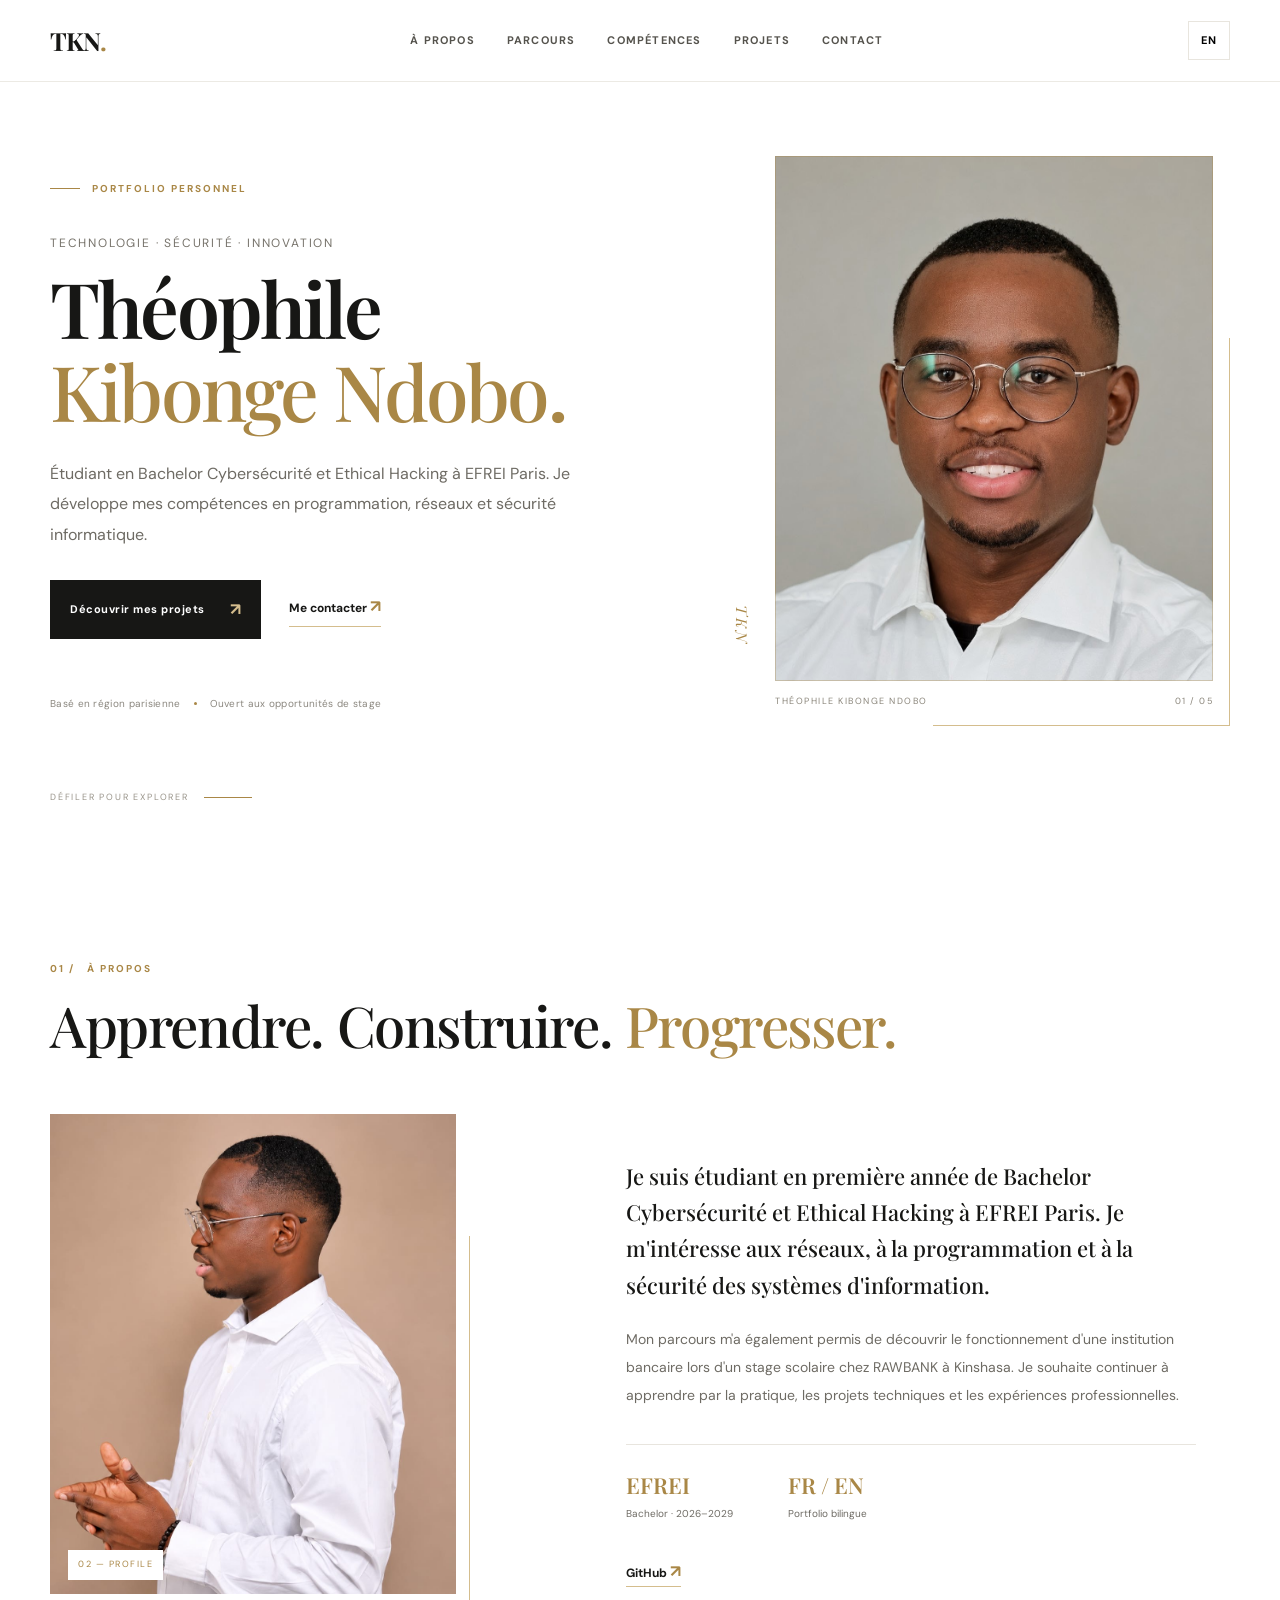
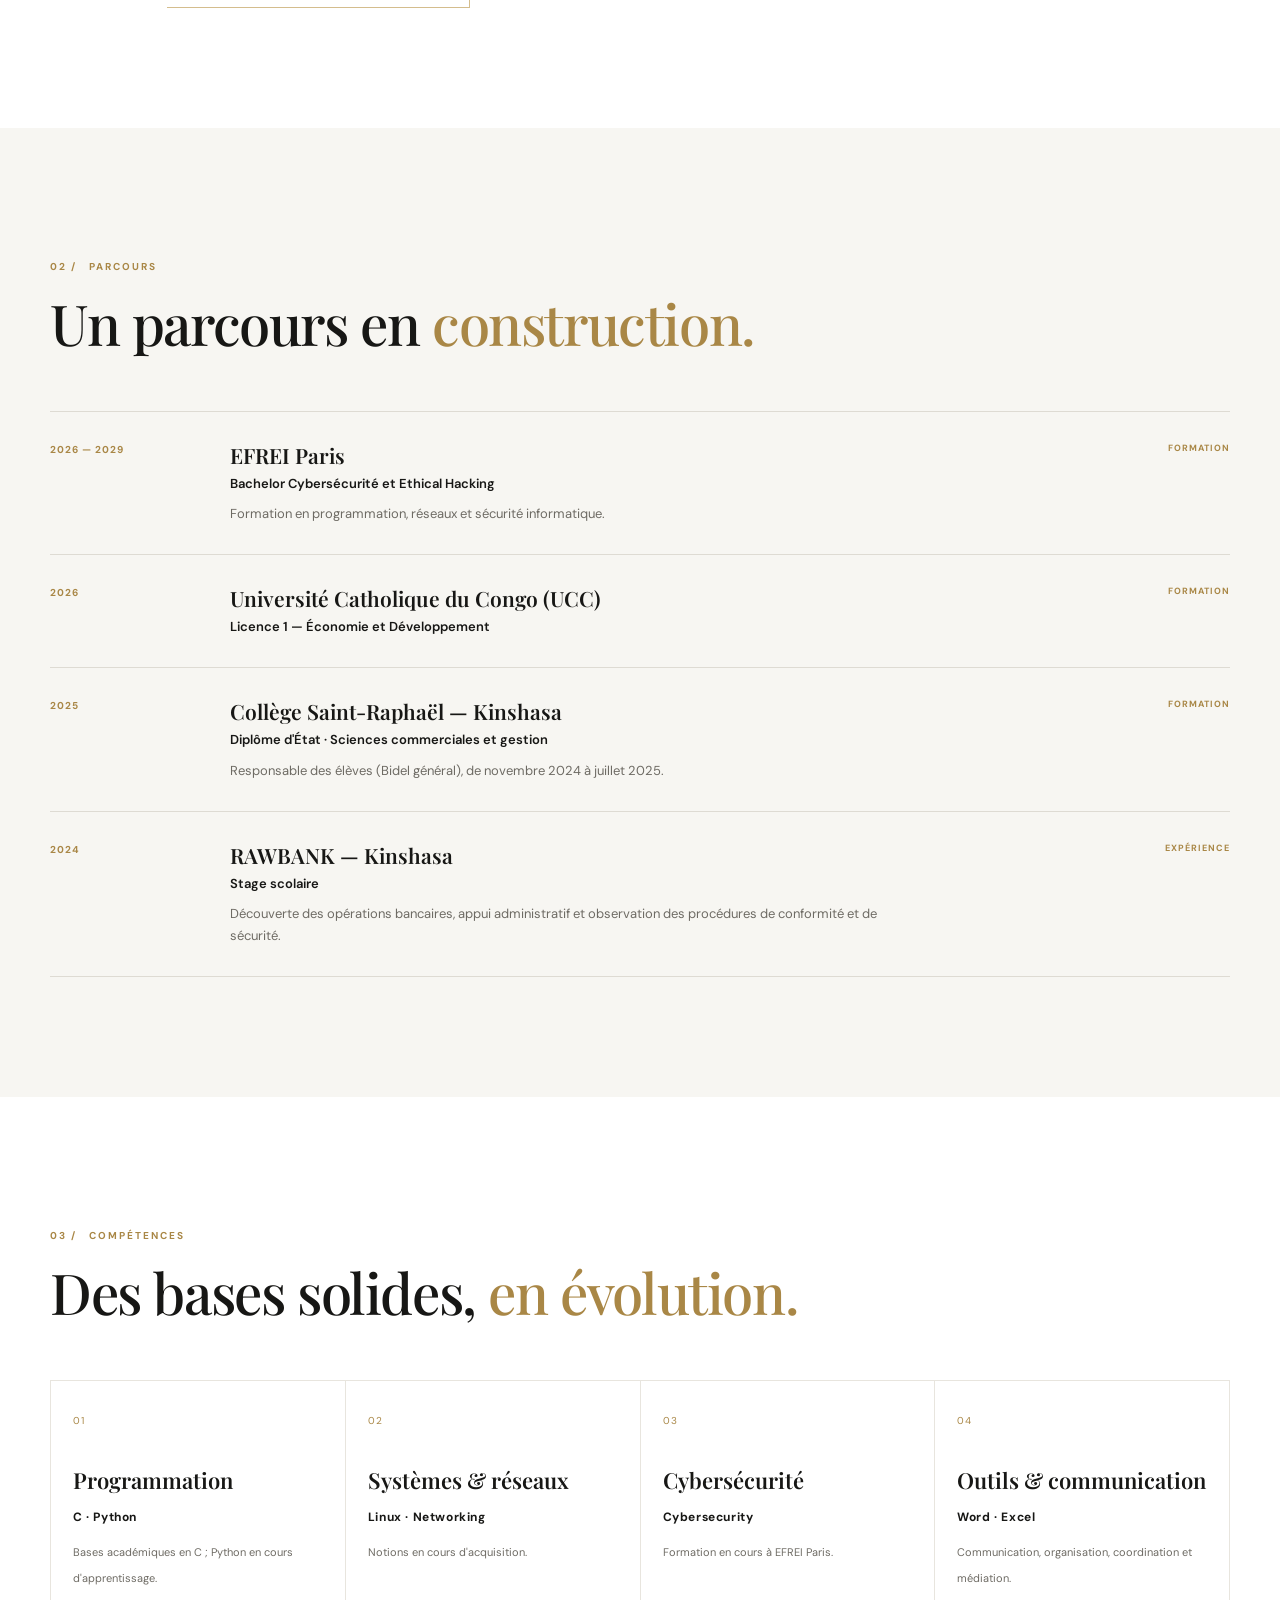
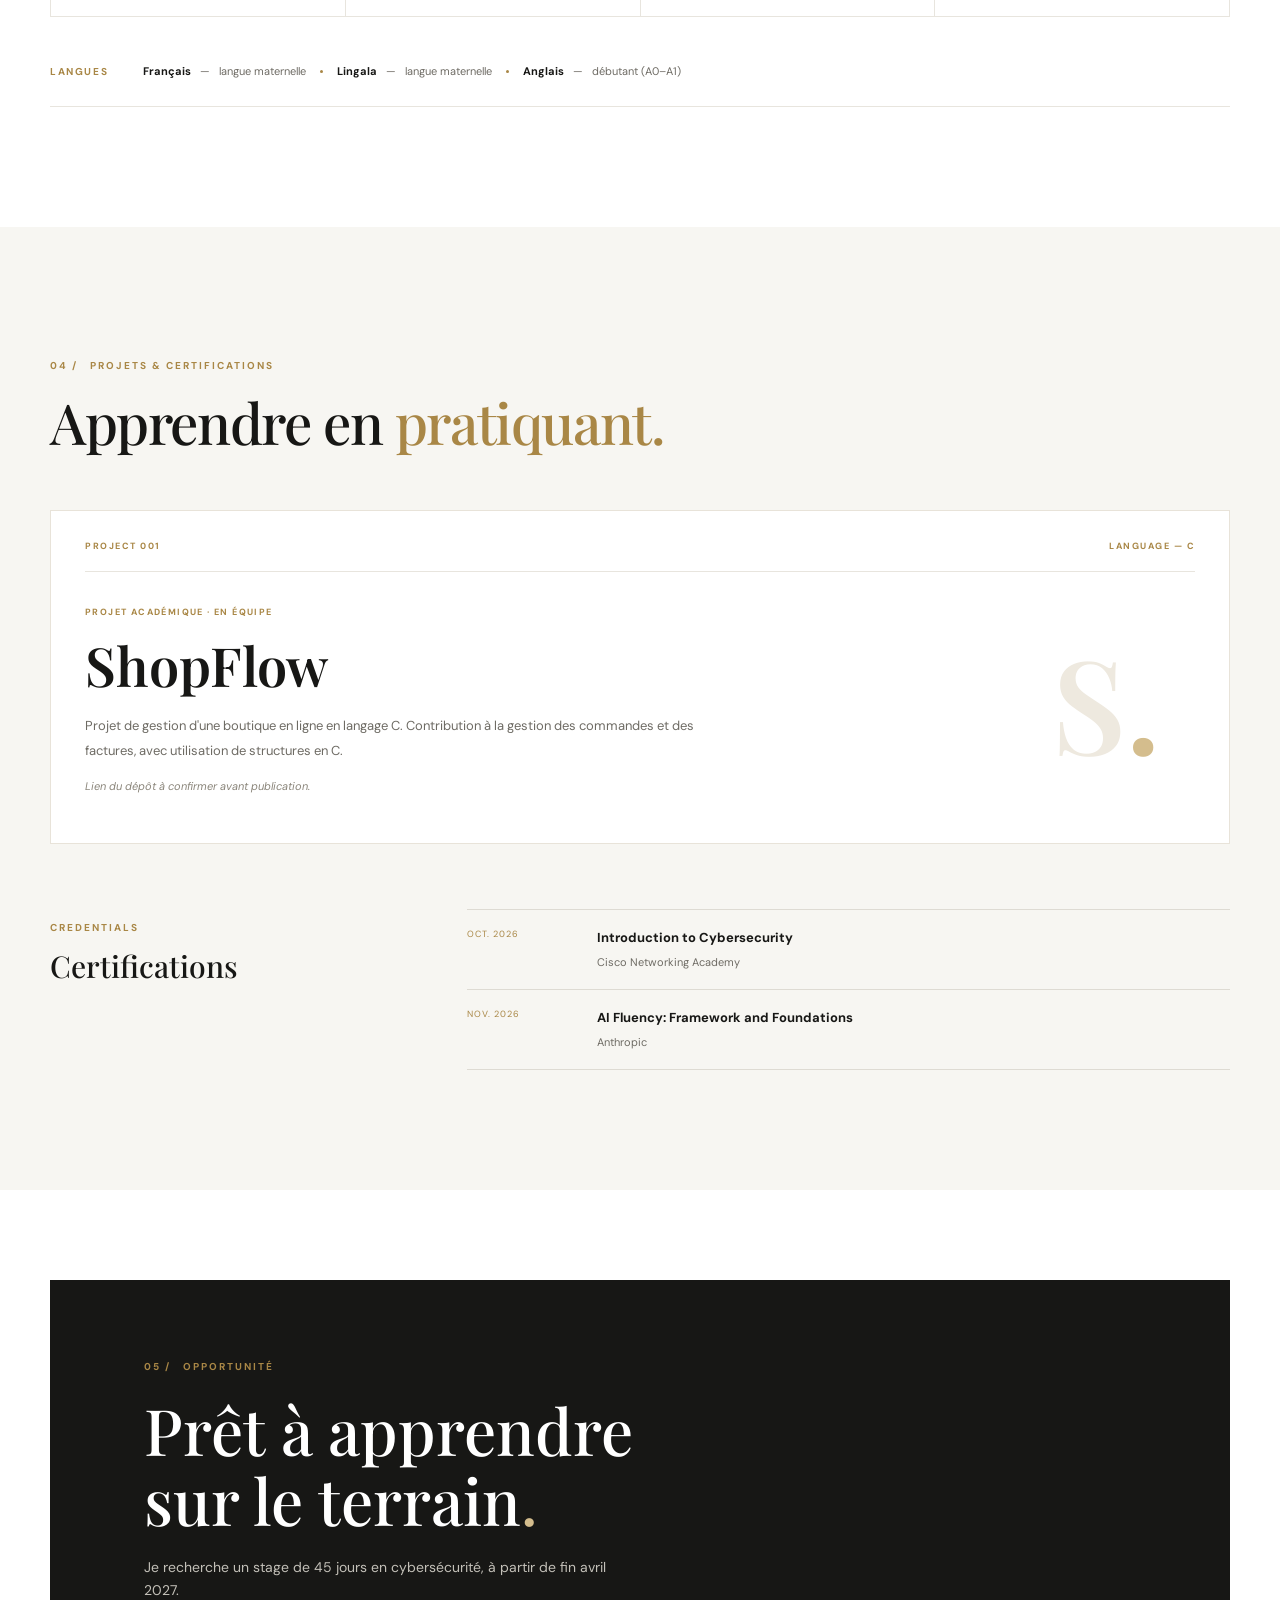
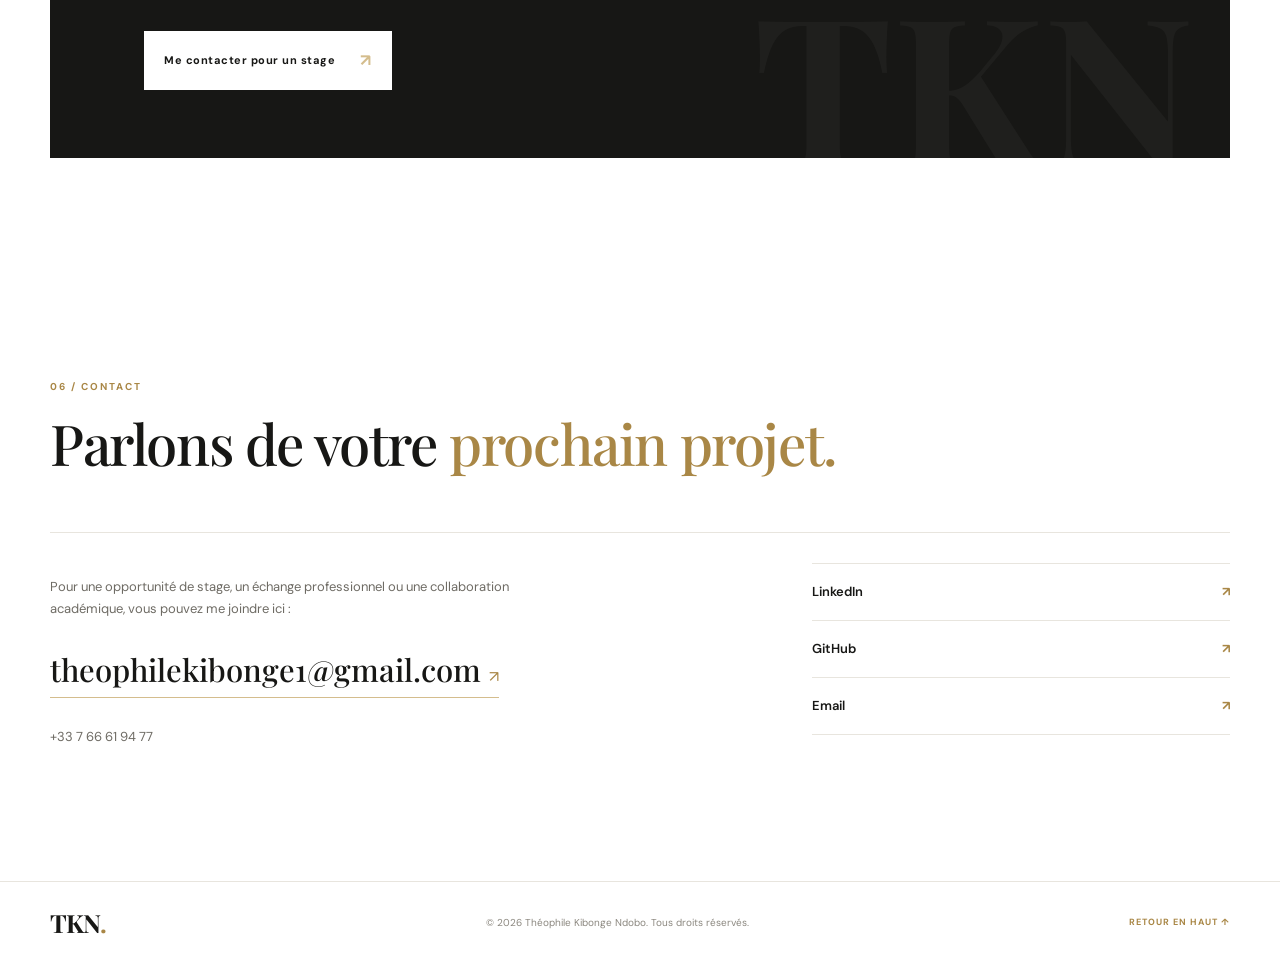
==== index.html @ 5dcc9451 "Add Google site verification meta tag Added Google site verification meta tag for SEO." ====
<!doctype html>
<html lang="fr">
<head>
  <meta name="google-site-verification" content="fEmEJ1mbo7SZuhwEZNy3M-g-mxd-N_pU3JhU821pmXU" />
  <meta charset="utf-8">
  <meta name="viewport" content="width=device-width, initial-scale=1">
  <meta name="theme-color" content="#ffffff">
  <meta name="description" content="Portfolio officiel de Théophile Kibonge Ndobo, étudiant en cybersécurité et ethical hacking à EFREI Paris. Formation, projets, compétences et contact professionnel.">
  <meta name="author" content="Théophile Kibonge Ndobo">
  <meta property="og:type" content="profile">
  <meta property="og:title" content="Théophile Kibonge Ndobo — Portfolio">
  <meta property="og:description" content="Étudiant en cybersécurité et ethical hacking. Découvrez mon parcours, mes projets et mes compétences.">
  <meta property="og:image" content="assets/theophile-hero.jpg">
  <meta name="twitter:card" content="summary_large_image">
  <title>Théophile Kibonge Ndobo — Portfolio</title>
  <link rel="icon" href="assets/favicon.svg" type="image/svg+xml">
  <link rel="preconnect" href="https://fonts.googleapis.com">
  <link rel="preconnect" href="https://fonts.gstatic.com" crossorigin>
  <link href="https://fonts.googleapis.com/css2?family=DM+Sans:wght@400;500;600;700&family=Playfair+Display:wght@500;600;700&display=swap" rel="stylesheet">
  <link rel="stylesheet" href="styles.css">
  <script type="application/ld+json">
  {
    "@context":"https://schema.org",
    "@type":"ProfilePage",
    "name":"Portfolio de Théophile Kibonge Ndobo",
    "mainEntity":{
      "@type":"Person",
      "name":"Théophile Kibonge Ndobo",
      "image":"assets/theophile-hero.jpg",
      "email":"mailto:theophilekibonge1@gmail.com",
      "url":"",
      "sameAs":[
        "https://github.com/REASPER-243",
        "https://www.linkedin.com/in/th%C3%A9ophile-kibonge-ndobo/"
      ],
      "jobTitle":"Étudiant en cybersécurité et ethical hacking",
      "alumniOf":{"@type":"CollegeOrUniversity","name":"EFREI Paris"}
    }
  }
  </script>
</head>
<body>
  <a class="skip-link" href="#main" data-fr="Aller au contenu" data-en="Skip to content">Aller au contenu</a>
  <header class="site-header">
    <a class="brand" href="#home" aria-label="TKN — accueil">TKN<span>.</span></a>
    <button class="menu-toggle" aria-label="Ouvrir le menu" aria-expanded="false"><span></span><span></span></button>
    <nav class="nav" aria-label="Navigation principale">
      <a href="#about" data-fr="À propos" data-en="About">À propos</a>
      <a href="#journey" data-fr="Parcours" data-en="Journey">Parcours</a>
      <a href="#skills" data-fr="Compétences" data-en="Skills">Compétences</a>
      <a href="#projects" data-fr="Projets" data-en="Projects">Projets</a>
      <a href="#contact" data-fr="Contact" data-en="Contact">Contact</a>
    </nav>
    <button class="lang-toggle" type="button" aria-label="Switch language">EN</button>
  </header>

  <main id="main">
    <section class="hero section-wrap" id="home">
      <div class="hero-copy reveal">
        <p class="eyebrow"><span class="eyebrow-line"></span><span data-fr="PORTFOLIO PERSONNEL" data-en="PERSONAL PORTFOLIO">PORTFOLIO PERSONNEL</span></p>
        <p class="hero-kicker" data-fr="Technologie · Sécurité · Innovation" data-en="Technology · Security · Innovation">Technologie · Sécurité · Innovation</p>
        <h1>Théophile<br><em>Kibonge Ndobo</em><span class="gold-dot">.</span></h1>
        <p class="hero-description" data-fr="Étudiant en Bachelor Cybersécurité et Ethical Hacking à EFREI Paris. Je développe mes compétences en programmation, réseaux et sécurité informatique." data-en="Bachelor's student in Cybersecurity and Ethical Hacking at EFREI Paris, developing skills in programming, networks and information security.">Étudiant en Bachelor Cybersécurité et Ethical Hacking à EFREI Paris. Je développe mes compétences en programmation, réseaux et sécurité informatique.</p>
        <div class="hero-actions">
          <a class="button button-dark" href="#projects" data-fr="Découvrir mes projets" data-en="Explore my projects">Découvrir mes projets <span>↗</span></a>
          <a class="text-link" href="#contact" data-fr="Me contacter" data-en="Get in touch">Me contacter <span>↗</span></a>
        </div>
        <div class="hero-meta"><span data-fr="Basé en région parisienne" data-en="Based in the Paris region">Basé en région parisienne</span><span class="meta-separator"></span><span data-fr="Ouvert aux opportunités de stage" data-en="Open to internship opportunities">Ouvert aux opportunités de stage</span></div>
      </div>
      <div class="hero-visual reveal">
        <div class="portrait-frame"><img src="assets/theophile-hero.jpg" alt="Portrait professionnel de Théophile Kibonge Ndobo" fetchpriority="high"></div>
        <div class="portrait-caption"><span>THÉOPHILE KIBONGE NDOBO</span><span>01 / 05</span></div>
        <div class="portrait-mark" aria-hidden="true">TKN</div>
      </div>
      <a class="scroll-cue" href="#about"><span data-fr="DÉFILER POUR EXPLORER" data-en="SCROLL TO EXPLORE">DÉFILER POUR EXPLORER</span><i></i></a>
    </section>

    <section class="about section-wrap section-pad" id="about">
      <div class="section-heading reveal"><p class="eyebrow">01 / <span data-fr="À PROPOS" data-en="ABOUT">À PROPOS</span></p><h2 data-fr="Apprendre. Construire. <em>Progresser.</em>" data-en="Learn. Build. <em>Improve.</em>">Apprendre. Construire. <em>Progresser.</em></h2></div>
      <div class="about-grid">
        <div class="about-photo reveal"><img src="assets/theophile-about.jpg" alt="Théophile Kibonge Ndobo, portrait de profil" loading="lazy"><span class="photo-index">02 — PROFILE</span></div>
        <div class="about-copy reveal">
          <p class="lead" data-fr="Je suis étudiant en première année de Bachelor Cybersécurité et Ethical Hacking à EFREI Paris. Je m'intéresse aux réseaux, à la programmation et à la sécurité des systèmes d'information." data-en="I am a first-year Bachelor's student in Cybersecurity and Ethical Hacking at EFREI Paris. My interests include networks, programming and information systems security.">Je suis étudiant en première année de Bachelor Cybersécurité et Ethical Hacking à EFREI Paris. Je m'intéresse aux réseaux, à la programmation et à la sécurité des systèmes d'information.</p>
          <p data-fr="Mon parcours m'a également permis de découvrir le fonctionnement d'une institution bancaire lors d'un stage scolaire chez RAWBANK à Kinshasa. Je souhaite continuer à apprendre par la pratique, les projets techniques et les expériences professionnelles." data-en="My background also includes an introductory school internship at RAWBANK in Kinshasa, where I discovered banking operations. I aim to keep learning through hands-on practice, technical projects and professional experience.">Mon parcours m'a également permis de découvrir le fonctionnement d'une institution bancaire lors d'un stage scolaire chez RAWBANK à Kinshasa. Je souhaite continuer à apprendre par la pratique, les projets techniques et les expériences professionnelles.</p>
          <div class="about-facts"><div><strong>EFREI</strong><span data-fr="Bachelor · 2026–2029" data-en="Bachelor's · 2026–2029">Bachelor · 2026–2029</span></div><div><strong>FR / EN</strong><span data-fr="Portfolio bilingue" data-en="Bilingual portfolio">Portfolio bilingue</span></div></div>
          <a class="underlined-link" href="https://github.com/REASPER-243" target="_blank" rel="noopener noreferrer">GitHub <span>↗</span></a>
        </div>
      </div>
    </section>

    <section class="journey section-pad" id="journey"><div class="section-wrap">
      <div class="section-heading reveal"><p class="eyebrow">02 / <span data-fr="PARCOURS" data-en="JOURNEY">PARCOURS</span></p><h2 data-fr="Un parcours en <em>construction.</em>" data-en="A journey in <em>progress.</em>">Un parcours en <em>construction.</em></h2></div>
      <div class="timeline">
       <article class="timeline-item reveal">
  <span class="timeline-date">2026 — 2029</span>
  <div>
    <h3>EFREI Paris</h3>
    <p class="timeline-sub" data-fr="Bachelor Cybersécurité et Ethical Hacking" data-en="Bachelor's in Cybersecurity and Ethical Hacking">Bachelor Cybersécurité et Ethical Hacking</p>
    <p data-fr="Formation en programmation, réseaux et sécurité informatique." data-en="Studies in programming, networks and information security.">Formation en programmation, réseaux et sécurité informatique.</p>
  </div>
  <span class="timeline-type" data-fr="FORMATION" data-en="EDUCATION">FORMATION</span>
</article>

<article class="timeline-item reveal">
  <span class="timeline-date">2026</span>
  <div>
    <h3>Université Catholique du Congo (UCC)</h3>
    <p class="timeline-sub" data-fr="Licence 1 — Économie et Développement" data-en="First-year undergraduate studies — Economics and Development">Licence 1 — Économie et Développement</p>
  </div>
  <span class="timeline-type" data-fr="FORMATION" data-en="EDUCATION">FORMATION</span>
</article>

<article class="timeline-item reveal">
  <span class="timeline-date">2025</span>
  <div>
    <h3>Collège Saint-Raphaël — Kinshasa</h3>
    <p class="timeline-sub" data-fr="Diplôme d'État · Sciences commerciales et gestion" data-en="State Diploma · Commercial Sciences and Management">Diplôme d'État · Sciences commerciales et gestion</p>
    <p data-fr="Responsable des élèves (Bidel général), de novembre 2024 à juillet 2025." data-en="Student representative (Bidel général), November 2024 to July 2025.">Responsable des élèves (Bidel général), de novembre 2024 à juillet 2025.</p>
  </div>
  <span class="timeline-type" data-fr="FORMATION" data-en="EDUCATION">FORMATION</span>
</article>

<article class="timeline-item reveal">
  <span class="timeline-date">2024</span>
  <div>
    <h3>RAWBANK — Kinshasa</h3>
    <p class="timeline-sub" data-fr="Stage scolaire" data-en="School internship">Stage scolaire</p>
    <p data-fr="Découverte des opérations bancaires, appui administratif et observation des procédures de conformité et de sécurité." data-en="Introduction to banking operations, administrative support, and observation of compliance and security procedures.">Découverte des opérations bancaires, appui administratif et observation des procédures de conformité et de sécurité.</p>
  </div>
  <span class="timeline-type" data-fr="EXPÉRIENCE" data-en="EXPERIENCE">EXPÉRIENCE</span>
</article>
      </div>
    </div></section>

    <section class="skills section-wrap section-pad" id="skills">
      <div class="section-heading reveal"><p class="eyebrow">03 / <span data-fr="COMPÉTENCES" data-en="SKILLS">COMPÉTENCES</span></p><h2 data-fr="Des bases solides, <em>en évolution.</em>" data-en="Building foundations, <em>growing skills.</em>">Des bases solides, <em>en évolution.</em></h2></div>
      <div class="skills-grid">
        <article class="skill-card reveal"><span class="card-number">01</span><h3 data-fr="Programmation" data-en="Programming">Programmation</h3><p>C · Python</p><small data-fr="Bases académiques en C ; Python en cours d'apprentissage." data-en="Academic foundations in C; currently learning Python.">Bases académiques en C ; Python en cours d'apprentissage.</small></article>
        <article class="skill-card reveal"><span class="card-number">02</span><h3 data-fr="Systèmes & réseaux" data-en="Systems & networks">Systèmes & réseaux</h3><p>Linux · Networking</p><small data-fr="Notions en cours d'acquisition." data-en="Foundational knowledge currently being developed.">Notions en cours d'acquisition.</small></article>
        <article class="skill-card reveal"><span class="card-number">03</span><h3 data-fr="Cybersécurité" data-en="Cybersecurity">Cybersécurité</h3><p>Cybersecurity</p><small data-fr="Formation en cours à EFREI Paris." data-en="Currently studying at EFREI Paris.">Formation en cours à EFREI Paris.</small></article>
        <article class="skill-card reveal"><span class="card-number">04</span><h3 data-fr="Outils & communication" data-en="Tools & communication">Outils & communication</h3><p>Word · Excel</p><small data-fr="Communication, organisation, coordination et médiation." data-en="Communication, organisation, coordination and mediation.">Communication, organisation, coordination et médiation.</small></article>
      </div>
      <div class="language-strip reveal"><span data-fr="LANGUES" data-en="LANGUAGES">LANGUES</span><p><b data-fr="Français" data-en="French">Français</b> — <span data-fr="langue maternelle" data-en="native">langue maternelle</span><i></i><b data-fr="Lingala" data-en="Lingala">Lingala</b> — <span data-fr="langue maternelle" data-en="native">langue maternelle</span><i></i><b data-fr="Anglais" data-en="English">Anglais</b> — <span data-fr="débutant (A0–A1)" data-en="beginner (A0–A1)">débutant (A0–A1)</span></p></div>
    </section>

    <section class="projects section-pad" id="projects"><div class="section-wrap">
      <div class="section-heading reveal"><p class="eyebrow">04 / <span data-fr="PROJETS & CERTIFICATIONS" data-en="PROJECTS & CERTIFICATIONS">PROJETS & CERTIFICATIONS</span></p><h2 data-fr="Apprendre en <em>pratiquant.</em>" data-en="Learning by <em>doing.</em>">Apprendre en <em>pratiquant.</em></h2></div>
      <article class="project-feature reveal"><div class="project-top"><span>PROJECT 001</span><span>LANGUAGE — C</span></div><div class="project-body"><div><p class="project-label" data-fr="PROJET ACADÉMIQUE · EN ÉQUIPE" data-en="ACADEMIC TEAM PROJECT">PROJET ACADÉMIQUE · EN ÉQUIPE</p><h3>ShopFlow</h3><p data-fr="Projet de gestion d'une boutique en ligne en langage C. Contribution à la gestion des commandes et des factures, avec utilisation de structures en C." data-en="A team project to build an online shop management program in C. Contributed to order and invoice management using C structures.">Projet de gestion d'une boutique en ligne en langage C. Contribution à la gestion des commandes et des factures, avec utilisation de structures en C.</p><p class="project-note" data-fr="Lien du dépôt à confirmer avant publication." data-en="Repository link to be confirmed before publication.">Lien du dépôt à confirmer avant publication.</p></div><div class="project-symbol" aria-hidden="true">S<span>.</span></div></div></article>
      <div class="certifications reveal"><div><p class="eyebrow">CREDENTIALS</p><h3 data-fr="Certifications" data-en="Certifications">Certifications</h3></div><div class="cert-list"><article><span>OCT. 2026</span><div><b>Introduction to Cybersecurity</b><small>Cisco Networking Academy</small></div></article><article><span>NOV. 2026</span><div><b>AI Fluency: Framework and Foundations</b><small>Anthropic</small></div></article></div></div>
    </div></section>

    <section class="opportunity section-wrap"><div class="opportunity-inner reveal"><p class="eyebrow">05 / <span data-fr="OPPORTUNITÉ" data-en="OPPORTUNITY">OPPORTUNITÉ</span></p><h2 data-fr="Prêt à apprendre<br>sur le terrain<span>.</span>" data-en="Ready to learn<br>through experience<span>.</span>">Prêt à apprendre<br>sur le terrain<span>.</span></h2><p data-fr="Je recherche un stage de 45 jours en cybersécurité, à partir de fin avril 2027." data-en="I am seeking a 45-day cybersecurity internship starting in late April 2027.">Je recherche un stage de 45 jours en cybersécurité, à partir de fin avril 2027.</p><a class="button button-light" href="mailto:theophilekibonge1@gmail.com" data-fr="Me contacter pour un stage" data-en="Contact me about an internship">Me contacter pour un stage <span>↗</span></a></div></section>

    <section class="contact section-wrap section-pad" id="contact">
      <div class="section-heading reveal"><p class="eyebrow">06 / CONTACT</p><h2 data-fr="Parlons de votre <em>prochain projet.</em>" data-en="Let's talk about your <em>next project.</em>">Parlons de votre <em>prochain projet.</em></h2></div>
      <div class="contact-grid reveal"><div><p data-fr="Pour une opportunité de stage, un échange professionnel ou une collaboration académique, vous pouvez me joindre ici :" data-en="For internship opportunities, professional discussions or academic collaboration, you can reach me here:">Pour une opportunité de stage, un échange professionnel ou une collaboration académique, vous pouvez me joindre ici :</p><a class="email-link" href="mailto:theophilekibonge1@gmail.com">theophilekibonge1@gmail.com <span>↗</span></a><p class="phone-line">+33 7 66 61 94 77</p></div><div class="social-links"><a href="https://www.linkedin.com/in/th%C3%A9ophile-kibonge-ndobo/" target="_blank" rel="noopener noreferrer"><span>LinkedIn</span><b>↗</b></a><a href="https://github.com/REASPER-243" target="_blank" rel="noopener noreferrer"><span>GitHub</span><b>↗</b></a><a href="mailto:theophilekibonge1@gmail.com"><span>Email</span><b>↗</b></a></div></div>
    </section>
  </main>
  <footer class="footer"><div class="section-wrap footer-inner"><a class="brand" href="#home">TKN<span>.</span></a><p>© <span id="year">2026</span> Théophile Kibonge Ndobo. <span data-fr="Tous droits réservés." data-en="All rights reserved.">Tous droits réservés.</span></p><a href="#home" class="back-top" data-fr="RETOUR EN HAUT ↑" data-en="BACK TO TOP ↑">RETOUR EN HAUT ↑</a></div></footer>
  <script src="script.js"></script>
</body>
</html>
---- styles.css ----
:root{--ink:#171715;--muted:#6e6b64;--gold:#a98746;--gold-light:#d4bd8d;--line:#e8e5de;--paper:#fff;--soft:#f7f6f2;--serif:'Playfair Display',Georgia,serif;--sans:'DM Sans',Arial,sans-serif;--max:1180px}*{box-sizing:border-box}html{scroll-behavior:smooth;scroll-padding-top:90px}body{margin:0;background:var(--paper);color:var(--ink);font-family:var(--sans);font-size:15px;line-height:1.7;-webkit-font-smoothing:antialiased}a{color:inherit;text-decoration:none}button{font:inherit}.section-wrap{width:min(var(--max),calc(100% - 64px));margin-inline:auto}.section-pad{padding-block:120px}.site-header{height:82px;position:sticky;top:0;z-index:20;display:flex;align-items:center;justify-content:space-between;padding:0 max(32px,calc((100vw - var(--max))/2));background:rgba(255,255,255,.92);backdrop-filter:blur(16px);border-bottom:1px solid rgba(232,229,222,.8)}.brand{font:700 25px var(--serif);letter-spacing:-1px}.brand span,.gold-dot{color:var(--gold)}.nav{display:flex;gap:32px}.nav a,.lang-toggle{font-size:11px;font-weight:700;letter-spacing:1.2px;text-transform:uppercase}.nav a{color:#55534d;transition:color .25s}.nav a:hover,.lang-toggle:hover{color:var(--gold)}.lang-toggle{border:1px solid var(--line);background:white;padding:9px 12px;cursor:pointer}.menu-toggle{display:none}.skip-link{position:absolute;left:-9999px;top:8px;background:#fff;padding:10px;z-index:99}.skip-link:focus{left:8px}.hero{min-height:690px;display:grid;grid-template-columns:1.08fr .92fr;align-items:center;gap:7%;padding-top:74px;padding-bottom:104px;position:relative}.eyebrow{display:flex;align-items:center;gap:12px;color:var(--gold);font-size:10px;font-weight:700;letter-spacing:2px;text-transform:uppercase}.eyebrow-line{width:30px;height:1px;background:var(--gold)}.hero-kicker{margin:36px 0 12px;color:#77736b;font-size:12px;letter-spacing:1.8px;text-transform:uppercase}.hero h1{font:600 clamp(47px,6vw,82px)/1.08 var(--serif);letter-spacing:-2.8px;margin:0;max-width:720px}.hero h1 em,.section-heading h2 em{font-weight:500;color:var(--gold);font-style:normal}.hero-description{max-width:540px;color:var(--muted);font-size:16px;line-height:1.9;margin:27px 0 30px}.hero-actions{display:flex;align-items:center;gap:28px}.button{display:inline-flex;align-items:center;gap:25px;padding:15px 20px;font-size:11px;font-weight:700;letter-spacing:.5px;transition:transform .25s,background .25s}.button:hover{transform:translateY(-3px)}.button-dark{background:var(--ink);color:#fff}.button-dark:hover{background:var(--gold)}.button span,.text-link span,.underlined-link span{color:var(--gold-light);font-size:17px}.text-link,.underlined-link{font-size:12px;font-weight:700;border-bottom:1px solid var(--gold-light);padding-bottom:5px}.text-link span,.underlined-link span{color:var(--gold)}.hero-meta{display:flex;align-items:center;gap:13px;margin-top:56px;color:#8b877f;font-size:10px;letter-spacing:.3px}.meta-separator{height:3px;width:3px;border-radius:50%;background:var(--gold)}.hero-visual{position:relative;max-width:455px;justify-self:end;width:100%;padding:0 17px 17px 0}.portrait-frame{height:525px;overflow:hidden;background:#eeece7;position:relative}.portrait-frame:after{content:"";position:absolute;inset:0;border:1px solid rgba(169,135,70,.35);pointer-events:none}.portrait-frame img{width:100%;height:100%;object-fit:cover;object-position:center 27%;display:block;transition:transform 1.1s cubic-bezier(.2,.7,.2,1)}.hero-visual:hover .portrait-frame img{transform:scale(1.035)}.hero-visual:before{content:"";position:absolute;right:0;bottom:0;width:65%;height:68%;border-right:1px solid var(--gold-light);border-bottom:1px solid var(--gold-light)}.portrait-caption{display:flex;justify-content:space-between;color:#8a857a;font-size:9px;letter-spacing:1.5px;padding-top:13px}.portrait-mark{position:absolute;left:-43px;bottom:80px;writing-mode:vertical-rl;font:italic 15px var(--serif);letter-spacing:3px;color:var(--gold)}.scroll-cue{position:absolute;bottom:25px;left:0;display:flex;align-items:center;gap:15px;color:#99948a;font-size:9px;letter-spacing:1.8px}.scroll-cue i{height:1px;width:48px;background:var(--gold)}.section-heading{margin-bottom:55px}.section-heading h2{font:500 clamp(36px,4.4vw,57px)/1.18 var(--serif);letter-spacing:-1.4px;margin:15px 0 0}.about-grid{display:grid;grid-template-columns:.85fr 1.15fr;gap:11%;align-items:center}.about-photo{position:relative;max-width:420px;padding:0 14px 14px 0}.about-photo:after{content:"";position:absolute;z-index:-1;right:0;bottom:0;width:72%;height:75%;border-right:1px solid var(--gold-light);border-bottom:1px solid var(--gold-light)}.about-photo img{display:block;width:100%;height:480px;object-fit:cover;object-position:center 30%}.photo-index{position:absolute;bottom:28px;left:18px;background:#fff;padding:7px 10px;color:var(--gold);font-size:9px;letter-spacing:1.5px}.about-copy{max-width:570px}.about-copy p{color:var(--muted);font-size:14px;line-height:2}.about-copy .lead{font:500 22px/1.65 var(--serif);color:var(--ink)}.about-facts{display:flex;gap:55px;border-top:1px solid var(--line);padding-top:25px;margin:35px 0}.about-facts div{display:grid;gap:5px}.about-facts strong{font:600 22px var(--serif);color:var(--gold)}.about-facts span{font-size:10px;color:var(--muted)}.journey,.projects{background:var(--soft)}.timeline{border-top:1px solid #dedbd3}.timeline-item{display:grid;grid-template-columns:150px 1fr 115px;gap:30px;padding:29px 0;border-bottom:1px solid #dedbd3;align-items:start}.timeline-date,.timeline-type{font-size:10px;letter-spacing:1px;color:var(--gold);font-weight:700}.timeline-item h3{font:600 21px var(--serif);margin:0 0 4px}.timeline-item p{color:var(--muted);font-size:13px;margin:8px 0 0;max-width:650px}.timeline-item .timeline-sub{color:var(--ink);font-weight:600;margin:0}.timeline-type{text-align:right;font-size:9px}.skills-grid{display:grid;grid-template-columns:repeat(4,1fr);border-top:1px solid var(--line);border-left:1px solid var(--line)}.skill-card{min-height:235px;padding:26px 22px;border-right:1px solid var(--line);border-bottom:1px solid var(--line);transition:background .3s,transform .3s}.skill-card:hover{background:var(--soft);transform:translateY(-4px)}.card-number{color:var(--gold);font-size:10px;letter-spacing:1px}.skill-card h3{font:600 22px var(--serif);margin:32px 0 8px}.skill-card p{font-size:12px;font-weight:700;letter-spacing:.6px}.skill-card small{color:var(--muted);font-size:11px;line-height:1.7}.language-strip{display:flex;align-items:center;gap:35px;border-bottom:1px solid var(--line);padding:25px 0;margin-top:20px}.language-strip>span{font-size:10px;letter-spacing:1.6px;color:var(--gold);font-weight:700}.language-strip p{display:flex;flex-wrap:wrap;gap:9px;align-items:center;margin:0;font-size:11px;color:var(--muted)}.language-strip b{color:var(--ink)}.language-strip i{width:3px;height:3px;border-radius:50%;background:var(--gold);margin:0 5px}.project-feature{background:#fff;border:1px solid #e8e3d9;padding:28px 34px 35px}.project-top{display:flex;justify-content:space-between;color:var(--gold);font-size:9px;letter-spacing:1.5px;font-weight:700;border-bottom:1px solid var(--line);padding-bottom:16px}.project-body{display:flex;justify-content:space-between;align-items:center;gap:30px;padding-top:24px}.project-body>div:first-child{max-width:620px}.project-label{font-size:9px;color:var(--gold);font-weight:700;letter-spacing:1.4px}.project-body h3{font:600 54px var(--serif);margin:5px 0 10px}.project-body p:not(.project-label){color:var(--muted);font-size:13px;line-height:1.9}.project-body .underlined-link{display:inline-block;margin-top:14px}.project-symbol{font:600 130px/.9 var(--serif);color:#eee9df;padding:10px 35px}.project-symbol span{color:var(--gold-light)}.certifications{display:grid;grid-template-columns:.65fr 1.35fr;gap:50px;padding-top:65px}.certifications h3{font:500 30px var(--serif);margin:7px 0}.cert-list article{display:grid;grid-template-columns:110px 1fr;gap:20px;padding:17px 0;border-bottom:1px solid #dedbd3}.cert-list article:first-child{border-top:1px solid #dedbd3}.cert-list article>span{font-size:9px;color:var(--gold);letter-spacing:1px}.cert-list b,.cert-list small{display:block}.cert-list b{font-size:13px}.cert-list small{font-size:11px;color:var(--muted);margin-top:4px}.opportunity{padding-block:90px}.opportunity-inner{background:var(--ink);color:#fff;padding:68px 8%;position:relative;overflow:hidden}.opportunity-inner:after{content:"TKN";position:absolute;right:3%;bottom:-65px;font:700 210px var(--serif);color:rgba(255,255,255,.035);pointer-events:none}.opportunity h2{font:500 clamp(43px,5vw,68px)/1.1 var(--serif);margin:20px 0}.opportunity h2 span{color:var(--gold-light)}.opportunity-inner>p:not(.eyebrow){color:#c3c0b8;max-width:500px;font-size:14px;margin-bottom:28px}.button-light{background:#fff;color:var(--ink)}.button-light:hover{background:var(--gold-light)}.contact-grid{display:grid;grid-template-columns:1fr .65fr;gap:10%;border-top:1px solid var(--line);padding-top:30px}.contact-grid>div:first-child>p{color:var(--muted);max-width:480px;font-size:13px}.email-link{display:inline-block;font:500 clamp(20px,3vw,31px) var(--serif);margin:15px 0;border-bottom:1px solid var(--gold-light);padding-bottom:7px}.email-link span{color:var(--gold);font:16px var(--sans)}.phone-line{font-size:12px}.social-links a{display:flex;justify-content:space-between;border-bottom:1px solid var(--line);padding:17px 0;font-size:13px;font-weight:600;transition:color .2s}.social-links a:first-child{border-top:1px solid var(--line)}.social-links a:hover{color:var(--gold)}.social-links b{color:var(--gold)}.footer{border-top:1px solid var(--line);padding:22px 0}.footer-inner{display:flex;align-items:center;justify-content:space-between}.footer p{font-size:10px;color:#8b877f}.back-top{font-size:9px;letter-spacing:1px;color:var(--gold);font-weight:700}.reveal{opacity:0;transform:translateY(24px);transition:opacity .75s ease,transform .75s cubic-bezier(.2,.7,.2,1)}.reveal.is-visible{opacity:1;transform:translateY(0)}@media(prefers-reduced-motion:reduce){*,*:before,*:after{scroll-behavior:auto!important;animation-duration:.01ms!important;transition-duration:.01ms!important}.reveal{opacity:1;transform:none}}@media(max-width:900px){.site-header{padding-inline:25px}.nav{gap:17px}.nav a{font-size:9px}.hero{gap:4%;grid-template-columns:1fr .85fr}.hero h1{font-size:clamp(43px,6vw,65px)}.portrait-frame{height:440px}.skills-grid{grid-template-columns:repeat(2,1fr)}.about-grid{gap:7%}.about-photo img{height:420px}}@media(max-width:680px){.section-wrap{width:calc(100% - 40px)}.section-pad{padding-block:78px}.site-header{height:70px;padding-inline:20px}.menu-toggle{display:flex;flex-direction:column;gap:5px;border:0;background:none;padding:10px;order:3}.menu-toggle span{width:22px;height:1px;background:var(--ink)}.nav{display:none;position:absolute;left:0;right:0;top:69px;background:#fff;border-bottom:1px solid var(--line);padding:20px;flex-direction:column;gap:18px}.nav.open{display:flex}.nav a{font-size:11px}.lang-toggle{margin-left:auto;margin-right:8px}.hero{display:flex;flex-direction:column;align-items:stretch;padding-top:58px;padding-bottom:90px;gap:45px}.hero-copy{order:1}.hero-visual{order:2;justify-self:auto;max-width:100%;width:88%;margin-left:auto}.hero h1{font-size:clamp(44px,12vw,64px);letter-spacing:-1.8px}.hero-description{font-size:14px}.hero-meta{flex-wrap:wrap;margin-top:35px;font-size:9px}.portrait-frame{height:min(112vw,520px)}.portrait-mark{left:-22px;font-size:12px}.scroll-cue{bottom:25px}.section-heading{margin-bottom:35px}.section-heading h2{font-size:clamp(34px,9vw,46px)}.about-grid{grid-template-columns:1fr;gap:35px}.about-photo{width:82%;max-width:380px}.about-photo img{height:430px}.about-copy .lead{font-size:20px}.about-facts{gap:30px}.timeline-item{grid-template-columns:1fr auto;gap:8px 15px;padding:22px 0}.timeline-date{grid-column:1}.timeline-type{grid-column:2;grid-row:1}.timeline-item>div{grid-column:1/-1}.timeline-item h3{font-size:19px}.skills-grid{grid-template-columns:1fr 1fr}.skill-card{min-height:210px;padding:20px 15px}.skill-card h3{font-size:19px;margin-top:24px}.language-strip{display:block}.language-strip p{margin-top:12px}.project-feature{padding:20px}.project-body{padding-top:18px}.project-body h3{font-size:45px}.project-symbol{font-size:78px;padding:0}.certifications{grid-template-columns:1fr;gap:15px;padding-top:45px}.cert-list article{grid-template-columns:85px 1fr}.opportunity{padding-block:55px}.opportunity-inner{padding:45px 25px}.opportunity h2{font-size:46px}.contact-grid{grid-template-columns:1fr;gap:35px}.email-link{font-size:22px}.footer-inner{flex-wrap:wrap;gap:10px}.footer p{order:3;width:100%;margin:0}.back-top{font-size:8px}}@media(max-width:380px){.skills-grid{grid-template-columns:1fr}.hero-actions{gap:16px;flex-wrap:wrap}.button{padding:13px 15px}.project-symbol{display:none}}
.project-note{font-size:11px!important;color:#8a857a!important;font-style:italic}
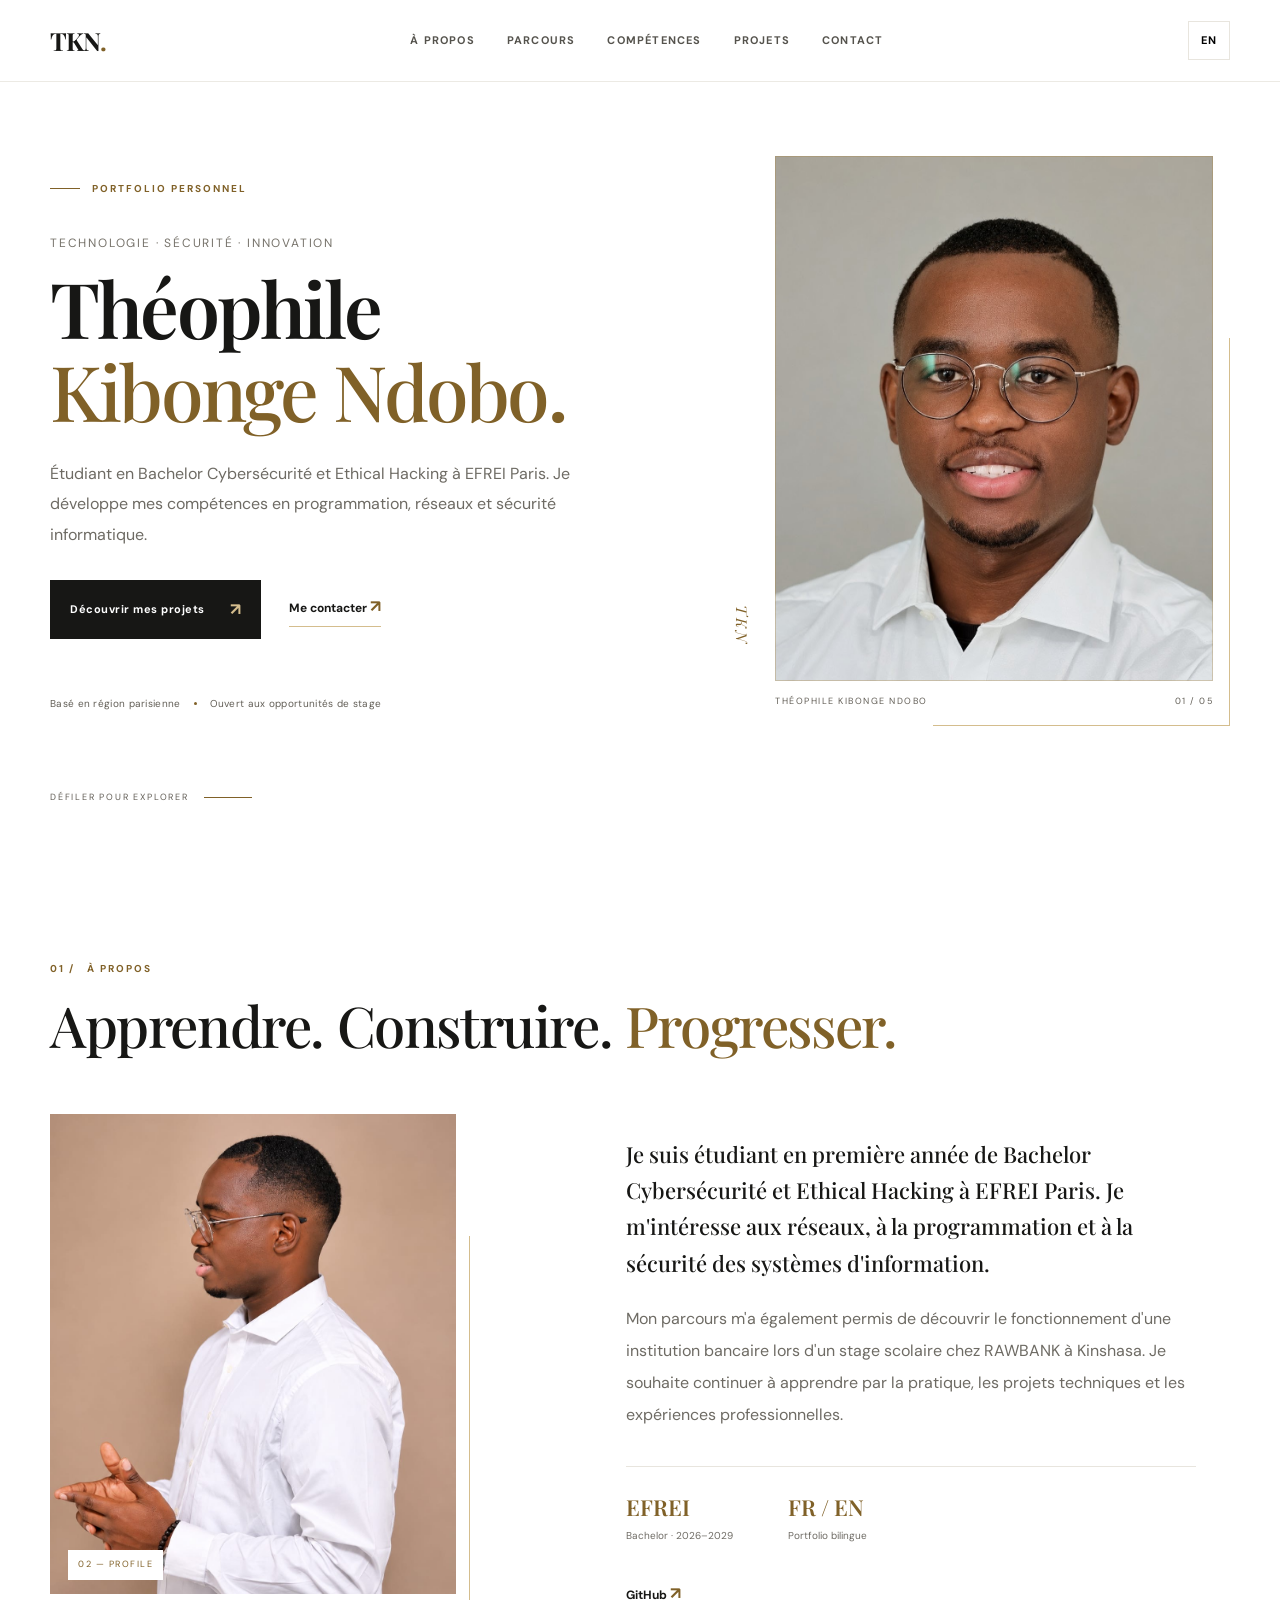
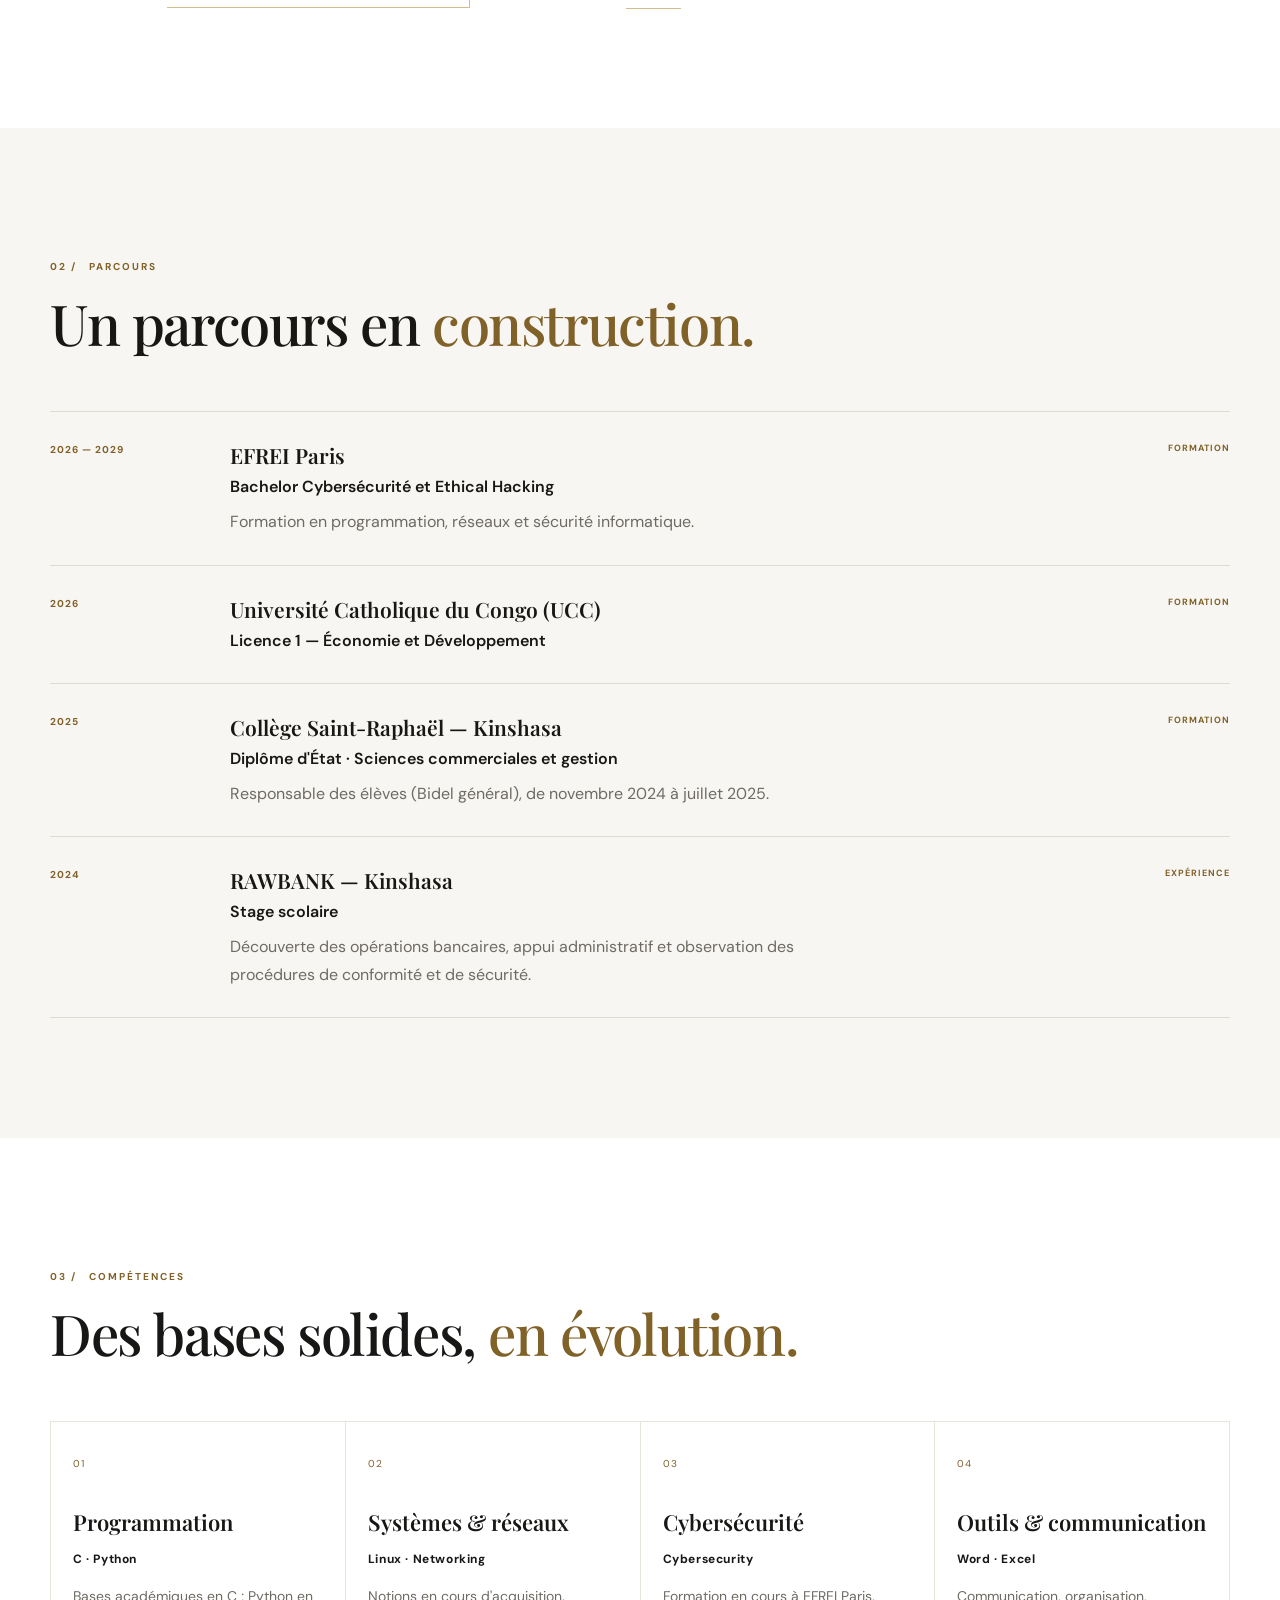
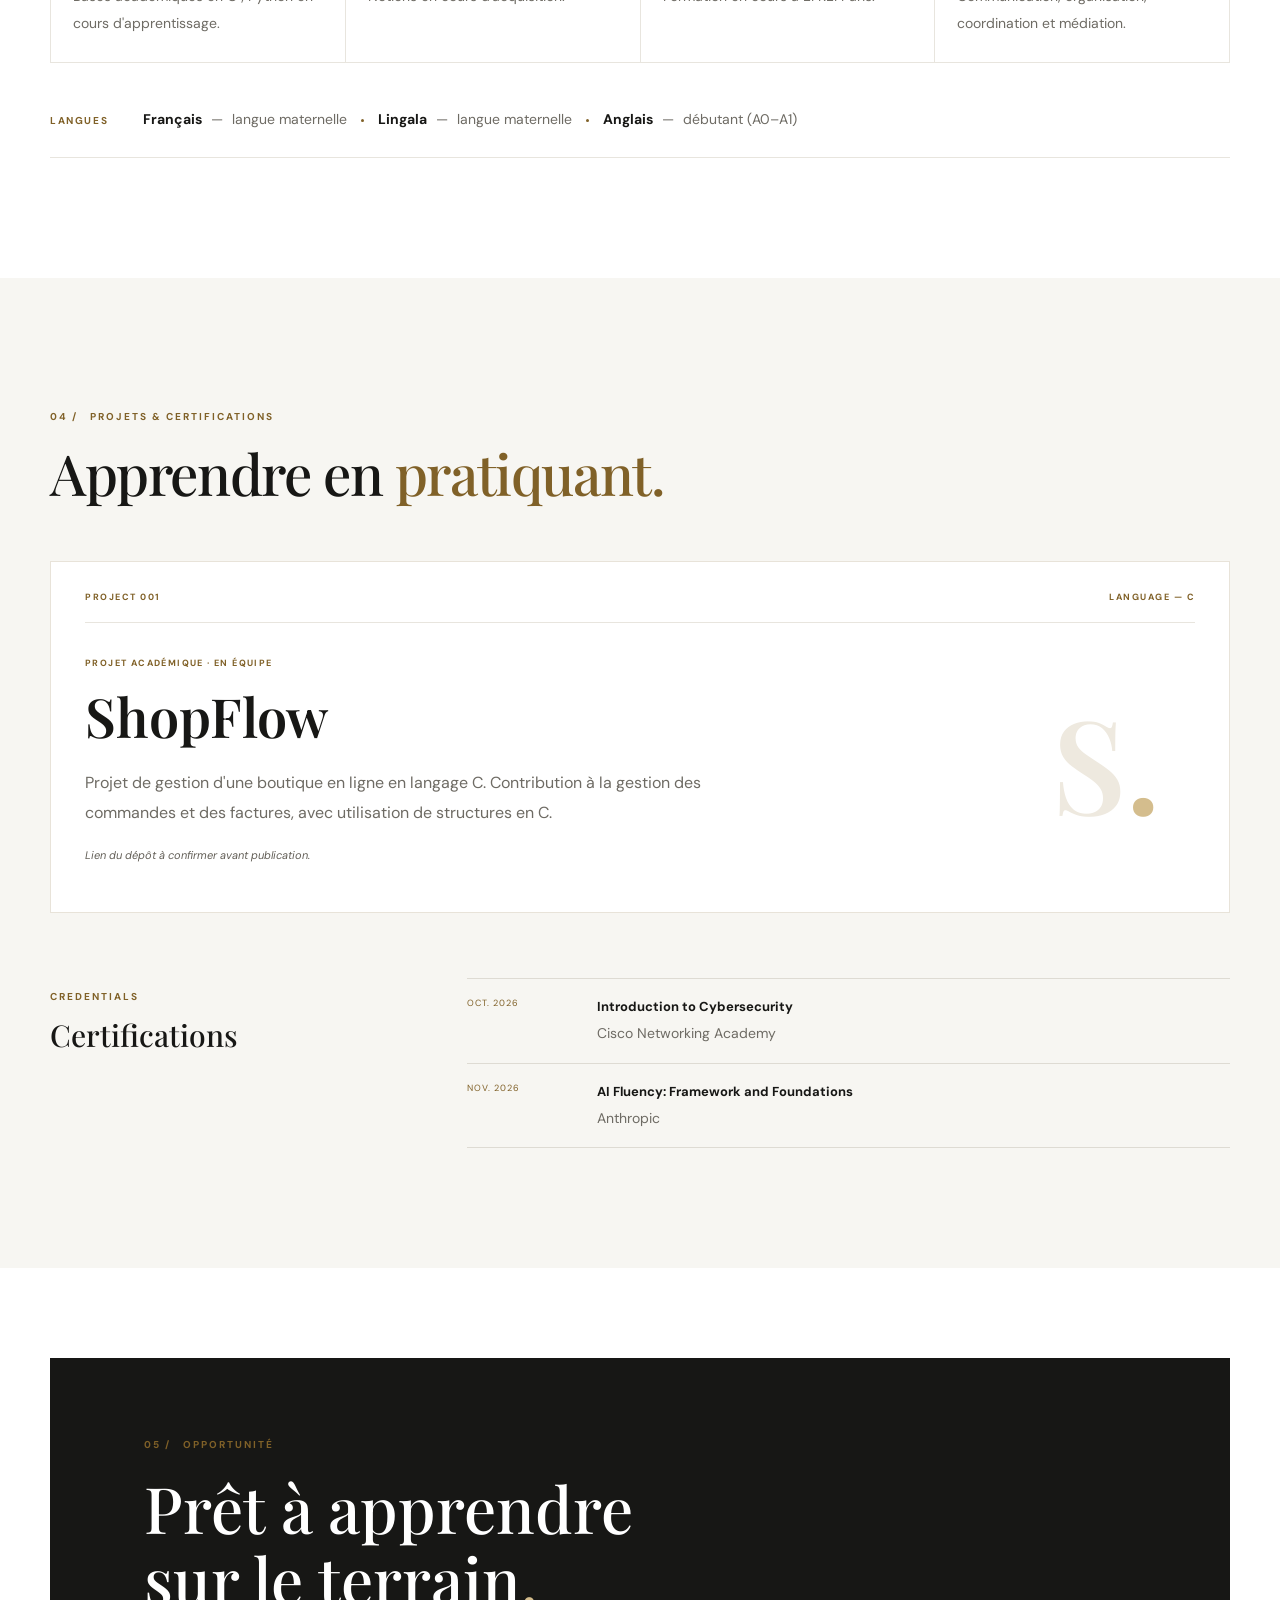
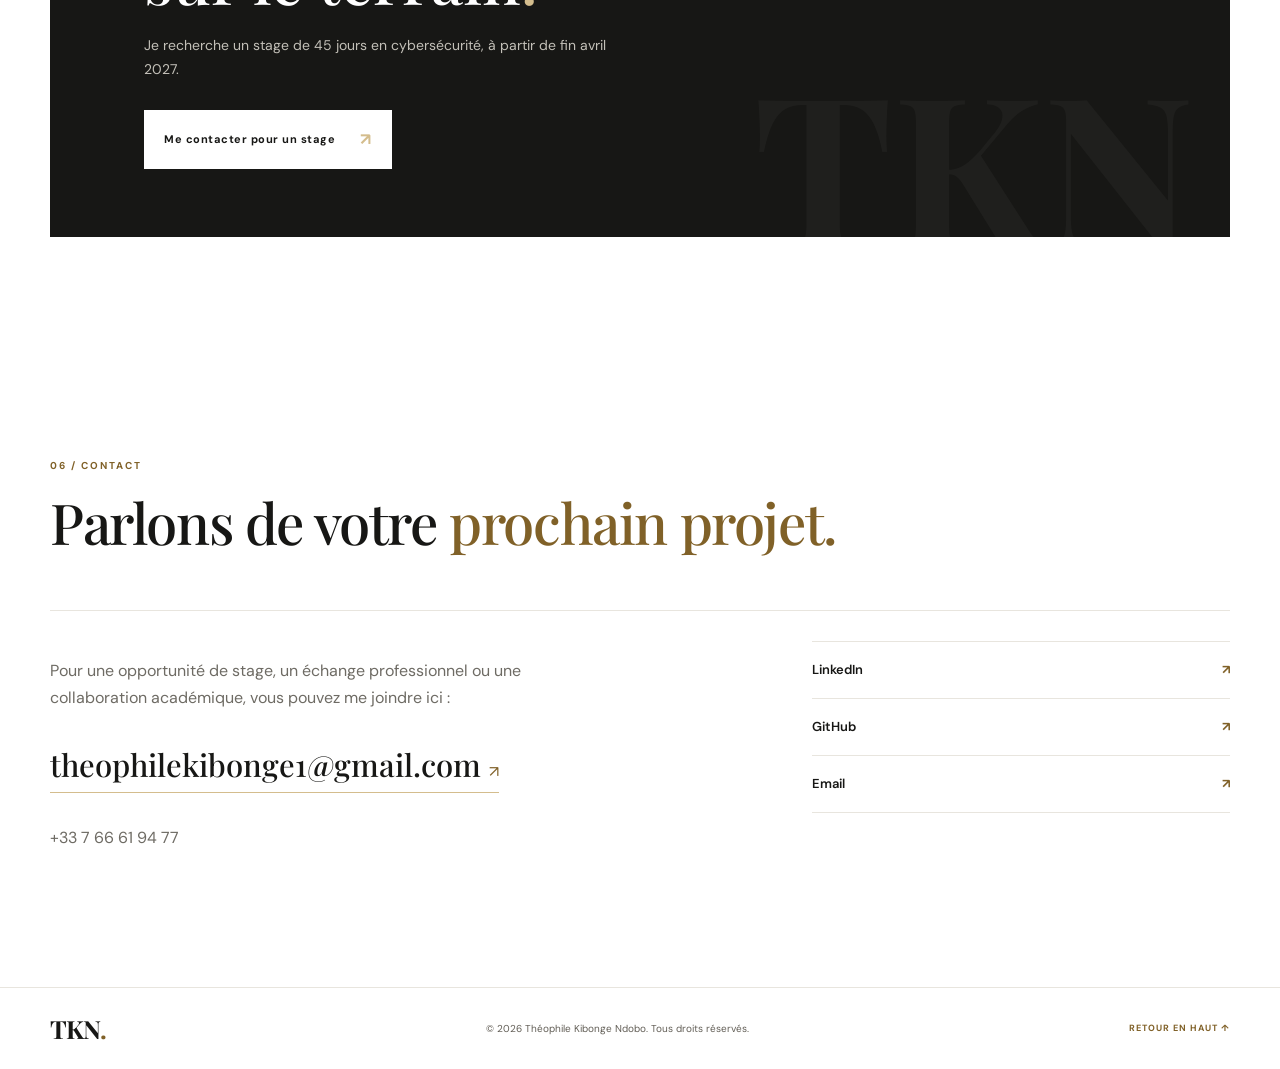
==== commit 9e171cff: "Optimize profile SEO and portrait metadata Updated meta tags for improved SEO and social sharing. Ad" ====
--- a/index.html
+++ b/index.html
@@ -1,19 +1,32 @@
 <!doctype html>
 <html lang="fr">
 <head>
-  <meta name="google-site-verification" content="fEmEJ1mbo7SZuhwEZNy3M-g-mxd-N_pU3JhU821pmXU" />
+<meta name="google-site-verification" content="fEmEJ1mbo7SZuhwEZNy3M-g-mxd-N_pU3JhU821pmXU" />
   <meta charset="utf-8">
   <meta name="viewport" content="width=device-width, initial-scale=1">
   <meta name="theme-color" content="#ffffff">
-  <meta name="description" content="Portfolio officiel de Théophile Kibonge Ndobo, étudiant en cybersécurité et ethical hacking à EFREI Paris. Formation, projets, compétences et contact professionnel.">
+  <meta name="description" content="Portfolio de Théophile Kibonge Ndobo, étudiant en cybersécurité et ethical hacking à EFREI Paris. Découvrez son parcours, ses projets et ses compétences.">
   <meta name="author" content="Théophile Kibonge Ndobo">
+  <link rel="canonical" href="https://reasper-243.github.io/portfolio/">
   <meta property="og:type" content="profile">
-  <meta property="og:title" content="Théophile Kibonge Ndobo — Portfolio">
-  <meta property="og:description" content="Étudiant en cybersécurité et ethical hacking. Découvrez mon parcours, mes projets et mes compétences.">
-  <meta property="og:image" content="assets/theophile-hero.jpg">
+  <meta property="og:title" content="Théophile Kibonge Ndobo | Cybersécurité à EFREI">
+  <meta property="og:url" content="https://reasper-243.github.io/portfolio/">
+  <meta property="og:description" content="Étudiant en cybersécurité et ethical hacking à EFREI Paris. Découvrez mon parcours, mes projets et mes compétences.">
+  <meta property="og:image" content="https://reasper-243.github.io/portfolio/assets/theophile-hero.jpg">
+  <meta property="og:image:type" content="image/jpeg">
+  <meta property="og:image:width" content="1025">
+  <meta property="og:image:height" content="1535">
+  <meta property="og:image:alt" content="Portrait professionnel de Théophile Kibonge Ndobo, étudiant à EFREI Paris">
+  <meta property="profile:first_name" content="Théophile">
+  <meta property="profile:last_name" content="Kibonge Ndobo">
   <meta name="twitter:card" content="summary_large_image">
-  <title>Théophile Kibonge Ndobo — Portfolio</title>
+  <meta name="twitter:title" content="Théophile Kibonge Ndobo | Cybersécurité à EFREI">
+  <meta name="twitter:description" content="Étudiant en cybersécurité et ethical hacking à EFREI Paris. Découvrez mon parcours, mes projets et mes compétences.">
+  <meta name="twitter:image" content="https://reasper-243.github.io/portfolio/assets/theophile-hero.jpg">
+  <meta name="twitter:image:alt" content="Portrait professionnel de Théophile Kibonge Ndobo, étudiant à EFREI Paris">
+  <title>Théophile Kibonge Ndobo | Cybersécurité à EFREI</title>
   <link rel="icon" href="assets/favicon.svg" type="image/svg+xml">
+  <link rel="preload" as="image" href="https://reasper-243.github.io/portfolio/assets/theophile-hero.jpg" fetchpriority="high">
   <link rel="preconnect" href="https://fonts.googleapis.com">
   <link rel="preconnect" href="https://fonts.gstatic.com" crossorigin>
   <link href="https://fonts.googleapis.com/css2?family=DM+Sans:wght@400;500;600;700&family=Playfair+Display:wght@500;600;700&display=swap" rel="stylesheet">
@@ -22,15 +35,33 @@
   {
     "@context":"https://schema.org",
     "@type":"ProfilePage",
-    "name":"Portfolio de Théophile Kibonge Ndobo",
+    "@id":"https://reasper-243.github.io/portfolio/#profile",
+    "url":"https://reasper-243.github.io/portfolio/",
+    "name":"Théophile Kibonge Ndobo | Cybersécurité à EFREI",
+    "description":"Portfolio de Théophile Kibonge Ndobo, étudiant en cybersécurité et ethical hacking à EFREI Paris. Découvrez son parcours, ses projets et ses compétences.",
+    "primaryImageOfPage":{"@id":"https://reasper-243.github.io/portfolio/#portrait"},
     "mainEntity":{
       "@type":"Person",
+      "@id":"https://reasper-243.github.io/portfolio/#person",
+      "givenName":"Théophile",
+      "familyName":"Kibonge Ndobo",
+      "mainEntityOfPage":{"@id":"https://reasper-243.github.io/portfolio/#profile"},
       "name":"Théophile Kibonge Ndobo",
-      "image":"assets/theophile-hero.jpg",
+      "image":{
+        "@type":"ImageObject",
+        "@id":"https://reasper-243.github.io/portfolio/#portrait",
+        "contentUrl":"https://reasper-243.github.io/portfolio/assets/theophile-hero.jpg",
+        "url":"https://reasper-243.github.io/portfolio/assets/theophile-hero.jpg",
+        "name":"Portrait professionnel de Théophile Kibonge Ndobo",
+        "caption":"Théophile Kibonge Ndobo, étudiant en cybersécurité à EFREI Paris",
+        "description":"Portrait professionnel de Théophile Kibonge Ndobo, étudiant en Bachelor Cybersécurité et Ethical Hacking à EFREI Paris.",
+        "representativeOfPage":true
+      },
       "email":"mailto:theophilekibonge1@gmail.com",
-      "url":"",
+      "url":"https://reasper-243.github.io/portfolio/",
       "sameAs":[
         "https://github.com/REASPER-243",
+        "https://github.com/REASPER-243/portfolio",
         "https://www.linkedin.com/in/th%C3%A9ophile-kibonge-ndobo/"
       ],
       "jobTitle":"Étudiant en cybersécurité et ethical hacking",
@@ -43,15 +74,15 @@
   <a class="skip-link" href="#main" data-fr="Aller au contenu" data-en="Skip to content">Aller au contenu</a>
   <header class="site-header">
     <a class="brand" href="#home" aria-label="TKN — accueil">TKN<span>.</span></a>
-    <button class="menu-toggle" aria-label="Ouvrir le menu" aria-expanded="false"><span></span><span></span></button>
-    <nav class="nav" aria-label="Navigation principale">
+    <button class="menu-toggle" type="button" aria-label="Ouvrir le menu" aria-controls="primary-navigation" aria-expanded="false"><span></span><span></span></button>
+    <nav class="nav" id="primary-navigation" aria-label="Navigation principale">
       <a href="#about" data-fr="À propos" data-en="About">À propos</a>
       <a href="#journey" data-fr="Parcours" data-en="Journey">Parcours</a>
       <a href="#skills" data-fr="Compétences" data-en="Skills">Compétences</a>
       <a href="#projects" data-fr="Projets" data-en="Projects">Projets</a>
       <a href="#contact" data-fr="Contact" data-en="Contact">Contact</a>
     </nav>
-    <button class="lang-toggle" type="button" aria-label="Switch language">EN</button>
+    <button class="lang-toggle" type="button" aria-label="Passer en anglais">EN</button>
   </header>
 
   <main id="main">
@@ -59,7 +90,7 @@
       <div class="hero-copy reveal">
         <p class="eyebrow"><span class="eyebrow-line"></span><span data-fr="PORTFOLIO PERSONNEL" data-en="PERSONAL PORTFOLIO">PORTFOLIO PERSONNEL</span></p>
         <p class="hero-kicker" data-fr="Technologie · Sécurité · Innovation" data-en="Technology · Security · Innovation">Technologie · Sécurité · Innovation</p>
-        <h1>Théophile<br><em>Kibonge Ndobo</em><span class="gold-dot">.</span></h1>
+        <h1>Théophile<br><em>Kibonge Ndobo</em><span class="gold-dot" aria-hidden="true">.</span></h1>
         <p class="hero-description" data-fr="Étudiant en Bachelor Cybersécurité et Ethical Hacking à EFREI Paris. Je développe mes compétences en programmation, réseaux et sécurité informatique." data-en="Bachelor's student in Cybersecurity and Ethical Hacking at EFREI Paris, developing skills in programming, networks and information security.">Étudiant en Bachelor Cybersécurité et Ethical Hacking à EFREI Paris. Je développe mes compétences en programmation, réseaux et sécurité informatique.</p>
         <div class="hero-actions">
           <a class="button button-dark" href="#projects" data-fr="Découvrir mes projets" data-en="Explore my projects">Découvrir mes projets <span>↗</span></a>
@@ -68,7 +99,7 @@
         <div class="hero-meta"><span data-fr="Basé en région parisienne" data-en="Based in the Paris region">Basé en région parisienne</span><span class="meta-separator"></span><span data-fr="Ouvert aux opportunités de stage" data-en="Open to internship opportunities">Ouvert aux opportunités de stage</span></div>
       </div>
       <div class="hero-visual reveal">
-        <div class="portrait-frame"><img src="assets/theophile-hero.jpg" alt="Portrait professionnel de Théophile Kibonge Ndobo" fetchpriority="high"></div>
+        <div class="portrait-frame"><img src="assets/theophile-hero.jpg" alt="Portrait professionnel de Théophile Kibonge Ndobo, étudiant en cybersécurité à EFREI Paris" width="1025" height="1535" fetchpriority="high" decoding="async"></div>
         <div class="portrait-caption"><span>THÉOPHILE KIBONGE NDOBO</span><span>01 / 05</span></div>
         <div class="portrait-mark" aria-hidden="true">TKN</div>
       </div>
@@ -78,7 +109,7 @@
     <section class="about section-wrap section-pad" id="about">
       <div class="section-heading reveal"><p class="eyebrow">01 / <span data-fr="À PROPOS" data-en="ABOUT">À PROPOS</span></p><h2 data-fr="Apprendre. Construire. <em>Progresser.</em>" data-en="Learn. Build. <em>Improve.</em>">Apprendre. Construire. <em>Progresser.</em></h2></div>
       <div class="about-grid">
-        <div class="about-photo reveal"><img src="assets/theophile-about.jpg" alt="Théophile Kibonge Ndobo, portrait de profil" loading="lazy"><span class="photo-index">02 — PROFILE</span></div>
+        <div class="about-photo reveal"><img src="assets/theophile-about.jpg" alt="Théophile Kibonge Ndobo, portrait de profil" width="1025" height="1534" loading="lazy" decoding="async"><span class="photo-index">02 — PROFILE</span></div>
         <div class="about-copy reveal">
           <p class="lead" data-fr="Je suis étudiant en première année de Bachelor Cybersécurité et Ethical Hacking à EFREI Paris. Je m'intéresse aux réseaux, à la programmation et à la sécurité des systèmes d'information." data-en="I am a first-year Bachelor's student in Cybersecurity and Ethical Hacking at EFREI Paris. My interests include networks, programming and information systems security.">Je suis étudiant en première année de Bachelor Cybersécurité et Ethical Hacking à EFREI Paris. Je m'intéresse aux réseaux, à la programmation et à la sécurité des systèmes d'information.</p>
           <p data-fr="Mon parcours m'a également permis de découvrir le fonctionnement d'une institution bancaire lors d'un stage scolaire chez RAWBANK à Kinshasa. Je souhaite continuer à apprendre par la pratique, les projets techniques et les expériences professionnelles." data-en="My background also includes an introductory school internship at RAWBANK in Kinshasa, where I discovered banking operations. I aim to keep learning through hands-on practice, technical projects and professional experience.">Mon parcours m'a également permis de découvrir le fonctionnement d'une institution bancaire lors d'un stage scolaire chez RAWBANK à Kinshasa. Je souhaite continuer à apprendre par la pratique, les projets techniques et les expériences professionnelles.</p>
--- a/styles.css
+++ b/styles.css
@@ -1,2 +1,9 @@
 :root{--ink:#171715;--muted:#6e6b64;--gold:#a98746;--gold-light:#d4bd8d;--line:#e8e5de;--paper:#fff;--soft:#f7f6f2;--serif:'Playfair Display',Georgia,serif;--sans:'DM Sans',Arial,sans-serif;--max:1180px}*{box-sizing:border-box}html{scroll-behavior:smooth;scroll-padding-top:90px}body{margin:0;background:var(--paper);color:var(--ink);font-family:var(--sans);font-size:15px;line-height:1.7;-webkit-font-smoothing:antialiased}a{color:inherit;text-decoration:none}button{font:inherit}.section-wrap{width:min(var(--max),calc(100% - 64px));margin-inline:auto}.section-pad{padding-block:120px}.site-header{height:82px;position:sticky;top:0;z-index:20;display:flex;align-items:center;justify-content:space-between;padding:0 max(32px,calc((100vw - var(--max))/2));background:rgba(255,255,255,.92);backdrop-filter:blur(16px);border-bottom:1px solid rgba(232,229,222,.8)}.brand{font:700 25px var(--serif);letter-spacing:-1px}.brand span,.gold-dot{color:var(--gold)}.nav{display:flex;gap:32px}.nav a,.lang-toggle{font-size:11px;font-weight:700;letter-spacing:1.2px;text-transform:uppercase}.nav a{color:#55534d;transition:color .25s}.nav a:hover,.lang-toggle:hover{color:var(--gold)}.lang-toggle{border:1px solid var(--line);background:white;padding:9px 12px;cursor:pointer}.menu-toggle{display:none}.skip-link{position:absolute;left:-9999px;top:8px;background:#fff;padding:10px;z-index:99}.skip-link:focus{left:8px}.hero{min-height:690px;display:grid;grid-template-columns:1.08fr .92fr;align-items:center;gap:7%;padding-top:74px;padding-bottom:104px;position:relative}.eyebrow{display:flex;align-items:center;gap:12px;color:var(--gold);font-size:10px;font-weight:700;letter-spacing:2px;text-transform:uppercase}.eyebrow-line{width:30px;height:1px;background:var(--gold)}.hero-kicker{margin:36px 0 12px;color:#77736b;font-size:12px;letter-spacing:1.8px;text-transform:uppercase}.hero h1{font:600 clamp(47px,6vw,82px)/1.08 var(--serif);letter-spacing:-2.8px;margin:0;max-width:720px}.hero h1 em,.section-heading h2 em{font-weight:500;color:var(--gold);font-style:normal}.hero-description{max-width:540px;color:var(--muted);font-size:16px;line-height:1.9;margin:27px 0 30px}.hero-actions{display:flex;align-items:center;gap:28px}.button{display:inline-flex;align-items:center;gap:25px;padding:15px 20px;font-size:11px;font-weight:700;letter-spacing:.5px;transition:transform .25s,background .25s}.button:hover{transform:translateY(-3px)}.button-dark{background:var(--ink);color:#fff}.button-dark:hover{background:var(--gold)}.button span,.text-link span,.underlined-link span{color:var(--gold-light);font-size:17px}.text-link,.underlined-link{font-size:12px;font-weight:700;border-bottom:1px solid var(--gold-light);padding-bottom:5px}.text-link span,.underlined-link span{color:var(--gold)}.hero-meta{display:flex;align-items:center;gap:13px;margin-top:56px;color:#8b877f;font-size:10px;letter-spacing:.3px}.meta-separator{height:3px;width:3px;border-radius:50%;background:var(--gold)}.hero-visual{position:relative;max-width:455px;justify-self:end;width:100%;padding:0 17px 17px 0}.portrait-frame{height:525px;overflow:hidden;background:#eeece7;position:relative}.portrait-frame:after{content:"";position:absolute;inset:0;border:1px solid rgba(169,135,70,.35);pointer-events:none}.portrait-frame img{width:100%;height:100%;object-fit:cover;object-position:center 27%;display:block;transition:transform 1.1s cubic-bezier(.2,.7,.2,1)}.hero-visual:hover .portrait-frame img{transform:scale(1.035)}.hero-visual:before{content:"";position:absolute;right:0;bottom:0;width:65%;height:68%;border-right:1px solid var(--gold-light);border-bottom:1px solid var(--gold-light)}.portrait-caption{display:flex;justify-content:space-between;color:#8a857a;font-size:9px;letter-spacing:1.5px;padding-top:13px}.portrait-mark{position:absolute;left:-43px;bottom:80px;writing-mode:vertical-rl;font:italic 15px var(--serif);letter-spacing:3px;color:var(--gold)}.scroll-cue{position:absolute;bottom:25px;left:0;display:flex;align-items:center;gap:15px;color:#99948a;font-size:9px;letter-spacing:1.8px}.scroll-cue i{height:1px;width:48px;background:var(--gold)}.section-heading{margin-bottom:55px}.section-heading h2{font:500 clamp(36px,4.4vw,57px)/1.18 var(--serif);letter-spacing:-1.4px;margin:15px 0 0}.about-grid{display:grid;grid-template-columns:.85fr 1.15fr;gap:11%;align-items:center}.about-photo{position:relative;max-width:420px;padding:0 14px 14px 0}.about-photo:after{content:"";position:absolute;z-index:-1;right:0;bottom:0;width:72%;height:75%;border-right:1px solid var(--gold-light);border-bottom:1px solid var(--gold-light)}.about-photo img{display:block;width:100%;height:480px;object-fit:cover;object-position:center 30%}.photo-index{position:absolute;bottom:28px;left:18px;background:#fff;padding:7px 10px;color:var(--gold);font-size:9px;letter-spacing:1.5px}.about-copy{max-width:570px}.about-copy p{color:var(--muted);font-size:14px;line-height:2}.about-copy .lead{font:500 22px/1.65 var(--serif);color:var(--ink)}.about-facts{display:flex;gap:55px;border-top:1px solid var(--line);padding-top:25px;margin:35px 0}.about-facts div{display:grid;gap:5px}.about-facts strong{font:600 22px var(--serif);color:var(--gold)}.about-facts span{font-size:10px;color:var(--muted)}.journey,.projects{background:var(--soft)}.timeline{border-top:1px solid #dedbd3}.timeline-item{display:grid;grid-template-columns:150px 1fr 115px;gap:30px;padding:29px 0;border-bottom:1px solid #dedbd3;align-items:start}.timeline-date,.timeline-type{font-size:10px;letter-spacing:1px;color:var(--gold);font-weight:700}.timeline-item h3{font:600 21px var(--serif);margin:0 0 4px}.timeline-item p{color:var(--muted);font-size:13px;margin:8px 0 0;max-width:650px}.timeline-item .timeline-sub{color:var(--ink);font-weight:600;margin:0}.timeline-type{text-align:right;font-size:9px}.skills-grid{display:grid;grid-template-columns:repeat(4,1fr);border-top:1px solid var(--line);border-left:1px solid var(--line)}.skill-card{min-height:235px;padding:26px 22px;border-right:1px solid var(--line);border-bottom:1px solid var(--line);transition:background .3s,transform .3s}.skill-card:hover{background:var(--soft);transform:translateY(-4px)}.card-number{color:var(--gold);font-size:10px;letter-spacing:1px}.skill-card h3{font:600 22px var(--serif);margin:32px 0 8px}.skill-card p{font-size:12px;font-weight:700;letter-spacing:.6px}.skill-card small{color:var(--muted);font-size:11px;line-height:1.7}.language-strip{display:flex;align-items:center;gap:35px;border-bottom:1px solid var(--line);padding:25px 0;margin-top:20px}.language-strip>span{font-size:10px;letter-spacing:1.6px;color:var(--gold);font-weight:700}.language-strip p{display:flex;flex-wrap:wrap;gap:9px;align-items:center;margin:0;font-size:11px;color:var(--muted)}.language-strip b{color:var(--ink)}.language-strip i{width:3px;height:3px;border-radius:50%;background:var(--gold);margin:0 5px}.project-feature{background:#fff;border:1px solid #e8e3d9;padding:28px 34px 35px}.project-top{display:flex;justify-content:space-between;color:var(--gold);font-size:9px;letter-spacing:1.5px;font-weight:700;border-bottom:1px solid var(--line);padding-bottom:16px}.project-body{display:flex;justify-content:space-between;align-items:center;gap:30px;padding-top:24px}.project-body>div:first-child{max-width:620px}.project-label{font-size:9px;color:var(--gold);font-weight:700;letter-spacing:1.4px}.project-body h3{font:600 54px var(--serif);margin:5px 0 10px}.project-body p:not(.project-label){color:var(--muted);font-size:13px;line-height:1.9}.project-body .underlined-link{display:inline-block;margin-top:14px}.project-symbol{font:600 130px/.9 var(--serif);color:#eee9df;padding:10px 35px}.project-symbol span{color:var(--gold-light)}.certifications{display:grid;grid-template-columns:.65fr 1.35fr;gap:50px;padding-top:65px}.certifications h3{font:500 30px var(--serif);margin:7px 0}.cert-list article{display:grid;grid-template-columns:110px 1fr;gap:20px;padding:17px 0;border-bottom:1px solid #dedbd3}.cert-list article:first-child{border-top:1px solid #dedbd3}.cert-list article>span{font-size:9px;color:var(--gold);letter-spacing:1px}.cert-list b,.cert-list small{display:block}.cert-list b{font-size:13px}.cert-list small{font-size:11px;color:var(--muted);margin-top:4px}.opportunity{padding-block:90px}.opportunity-inner{background:var(--ink);color:#fff;padding:68px 8%;position:relative;overflow:hidden}.opportunity-inner:after{content:"TKN";position:absolute;right:3%;bottom:-65px;font:700 210px var(--serif);color:rgba(255,255,255,.035);pointer-events:none}.opportunity h2{font:500 clamp(43px,5vw,68px)/1.1 var(--serif);margin:20px 0}.opportunity h2 span{color:var(--gold-light)}.opportunity-inner>p:not(.eyebrow){color:#c3c0b8;max-width:500px;font-size:14px;margin-bottom:28px}.button-light{background:#fff;color:var(--ink)}.button-light:hover{background:var(--gold-light)}.contact-grid{display:grid;grid-template-columns:1fr .65fr;gap:10%;border-top:1px solid var(--line);padding-top:30px}.contact-grid>div:first-child>p{color:var(--muted);max-width:480px;font-size:13px}.email-link{display:inline-block;font:500 clamp(20px,3vw,31px) var(--serif);margin:15px 0;border-bottom:1px solid var(--gold-light);padding-bottom:7px}.email-link span{color:var(--gold);font:16px var(--sans)}.phone-line{font-size:12px}.social-links a{display:flex;justify-content:space-between;border-bottom:1px solid var(--line);padding:17px 0;font-size:13px;font-weight:600;transition:color .2s}.social-links a:first-child{border-top:1px solid var(--line)}.social-links a:hover{color:var(--gold)}.social-links b{color:var(--gold)}.footer{border-top:1px solid var(--line);padding:22px 0}.footer-inner{display:flex;align-items:center;justify-content:space-between}.footer p{font-size:10px;color:#8b877f}.back-top{font-size:9px;letter-spacing:1px;color:var(--gold);font-weight:700}.reveal{opacity:0;transform:translateY(24px);transition:opacity .75s ease,transform .75s cubic-bezier(.2,.7,.2,1)}.reveal.is-visible{opacity:1;transform:translateY(0)}@media(prefers-reduced-motion:reduce){*,*:before,*:after{scroll-behavior:auto!important;animation-duration:.01ms!important;transition-duration:.01ms!important}.reveal{opacity:1;transform:none}}@media(max-width:900px){.site-header{padding-inline:25px}.nav{gap:17px}.nav a{font-size:9px}.hero{gap:4%;grid-template-columns:1fr .85fr}.hero h1{font-size:clamp(43px,6vw,65px)}.portrait-frame{height:440px}.skills-grid{grid-template-columns:repeat(2,1fr)}.about-grid{gap:7%}.about-photo img{height:420px}}@media(max-width:680px){.section-wrap{width:calc(100% - 40px)}.section-pad{padding-block:78px}.site-header{height:70px;padding-inline:20px}.menu-toggle{display:flex;flex-direction:column;gap:5px;border:0;background:none;padding:10px;order:3}.menu-toggle span{width:22px;height:1px;background:var(--ink)}.nav{display:none;position:absolute;left:0;right:0;top:69px;background:#fff;border-bottom:1px solid var(--line);padding:20px;flex-direction:column;gap:18px}.nav.open{display:flex}.nav a{font-size:11px}.lang-toggle{margin-left:auto;margin-right:8px}.hero{display:flex;flex-direction:column;align-items:stretch;padding-top:58px;padding-bottom:90px;gap:45px}.hero-copy{order:1}.hero-visual{order:2;justify-self:auto;max-width:100%;width:88%;margin-left:auto}.hero h1{font-size:clamp(44px,12vw,64px);letter-spacing:-1.8px}.hero-description{font-size:14px}.hero-meta{flex-wrap:wrap;margin-top:35px;font-size:9px}.portrait-frame{height:min(112vw,520px)}.portrait-mark{left:-22px;font-size:12px}.scroll-cue{bottom:25px}.section-heading{margin-bottom:35px}.section-heading h2{font-size:clamp(34px,9vw,46px)}.about-grid{grid-template-columns:1fr;gap:35px}.about-photo{width:82%;max-width:380px}.about-photo img{height:430px}.about-copy .lead{font-size:20px}.about-facts{gap:30px}.timeline-item{grid-template-columns:1fr auto;gap:8px 15px;padding:22px 0}.timeline-date{grid-column:1}.timeline-type{grid-column:2;grid-row:1}.timeline-item>div{grid-column:1/-1}.timeline-item h3{font-size:19px}.skills-grid{grid-template-columns:1fr 1fr}.skill-card{min-height:210px;padding:20px 15px}.skill-card h3{font-size:19px;margin-top:24px}.language-strip{display:block}.language-strip p{margin-top:12px}.project-feature{padding:20px}.project-body{padding-top:18px}.project-body h3{font-size:45px}.project-symbol{font-size:78px;padding:0}.certifications{grid-template-columns:1fr;gap:15px;padding-top:45px}.cert-list article{grid-template-columns:85px 1fr}.opportunity{padding-block:55px}.opportunity-inner{padding:45px 25px}.opportunity h2{font-size:46px}.contact-grid{grid-template-columns:1fr;gap:35px}.email-link{font-size:22px}.footer-inner{flex-wrap:wrap;gap:10px}.footer p{order:3;width:100%;margin:0}.back-top{font-size:8px}}@media(max-width:380px){.skills-grid{grid-template-columns:1fr}.hero-actions{gap:16px;flex-wrap:wrap}.button{padding:13px 15px}.project-symbol{display:none}}
 .project-note{font-size:11px!important;color:#8a857a!important;font-style:italic}
+
+:root{--gold:#806128}
+body{font-size:16px}
+.hero-description,.about-copy p,.timeline-item p,.project-body p:not(.project-label),.contact-grid>div:first-child>p{font-size:16px}
+.skill-card small,.language-strip p,.cert-list small{font-size:14px}
+.hero-meta,.portrait-caption,.scroll-cue,.footer p,.project-note{color:#625e56!important}
+a:focus-visible,button:focus-visible{outline:3px solid var(--gold);outline-offset:4px}
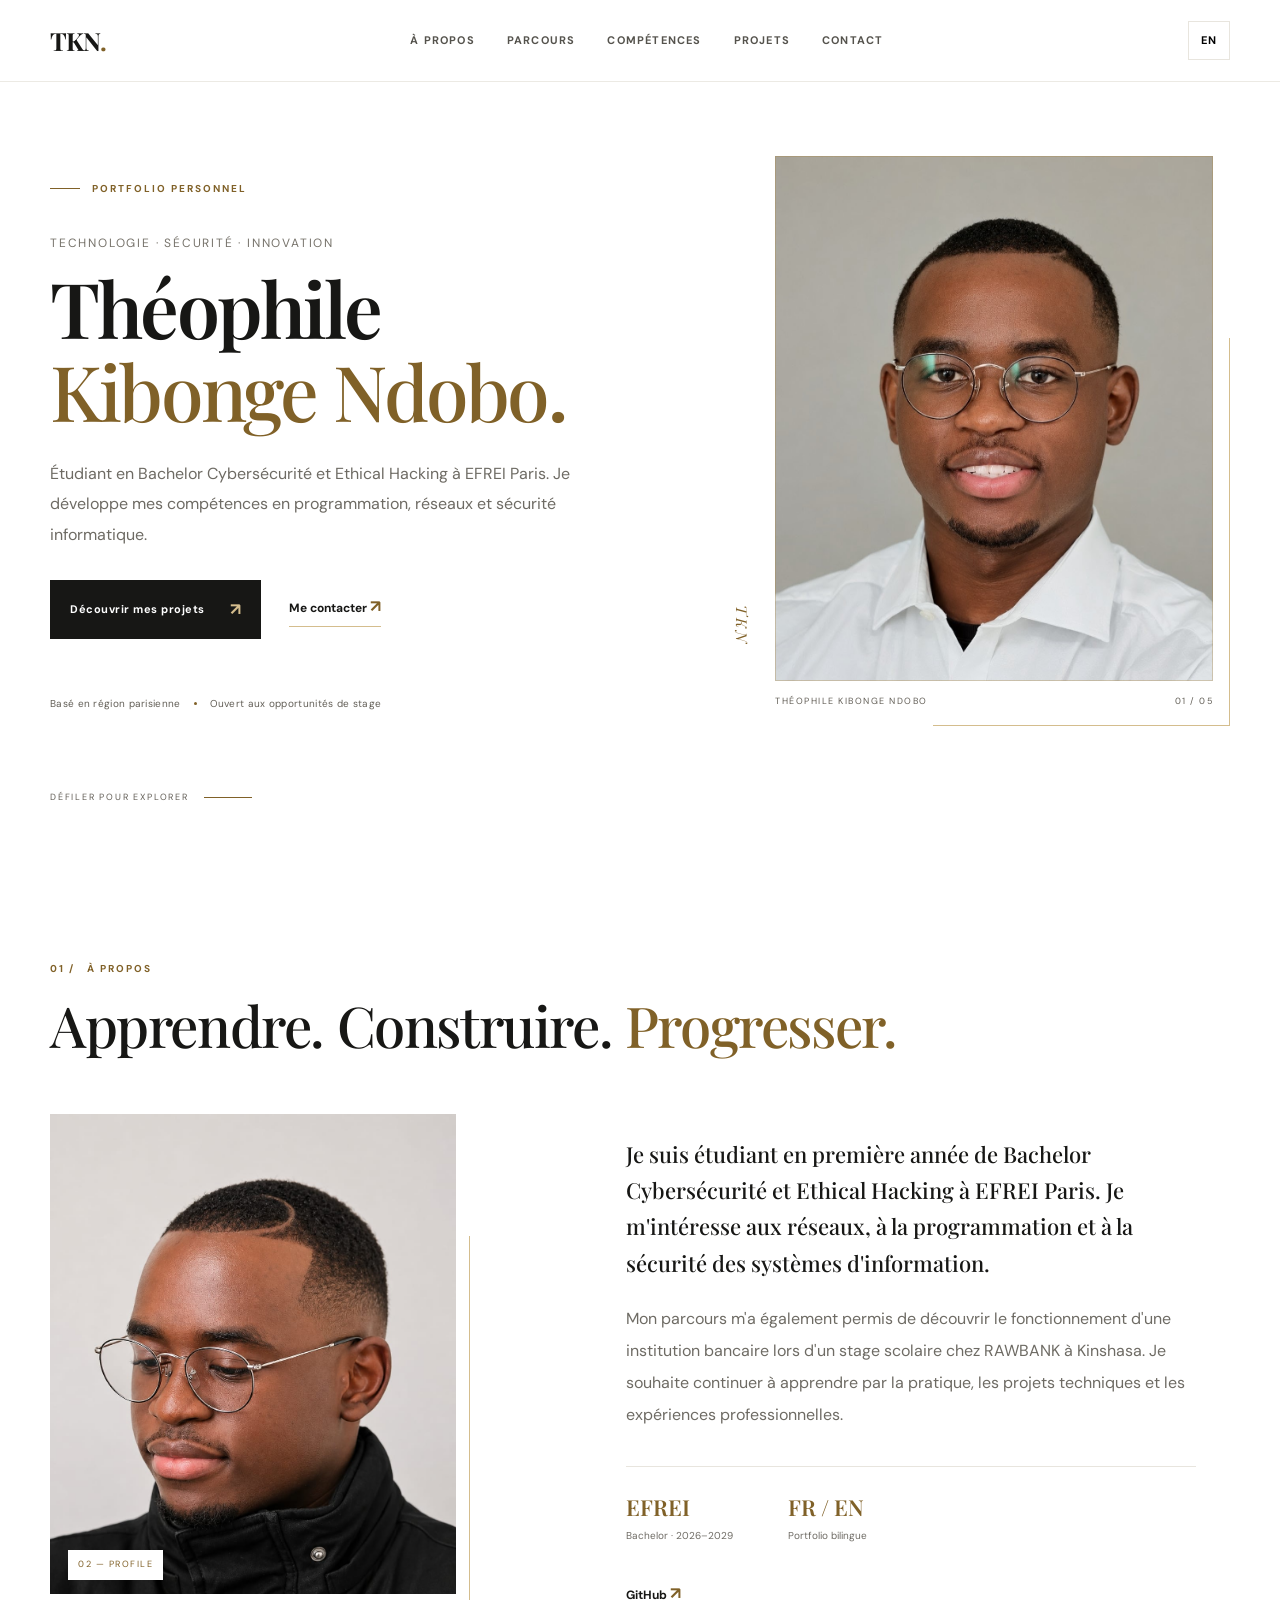
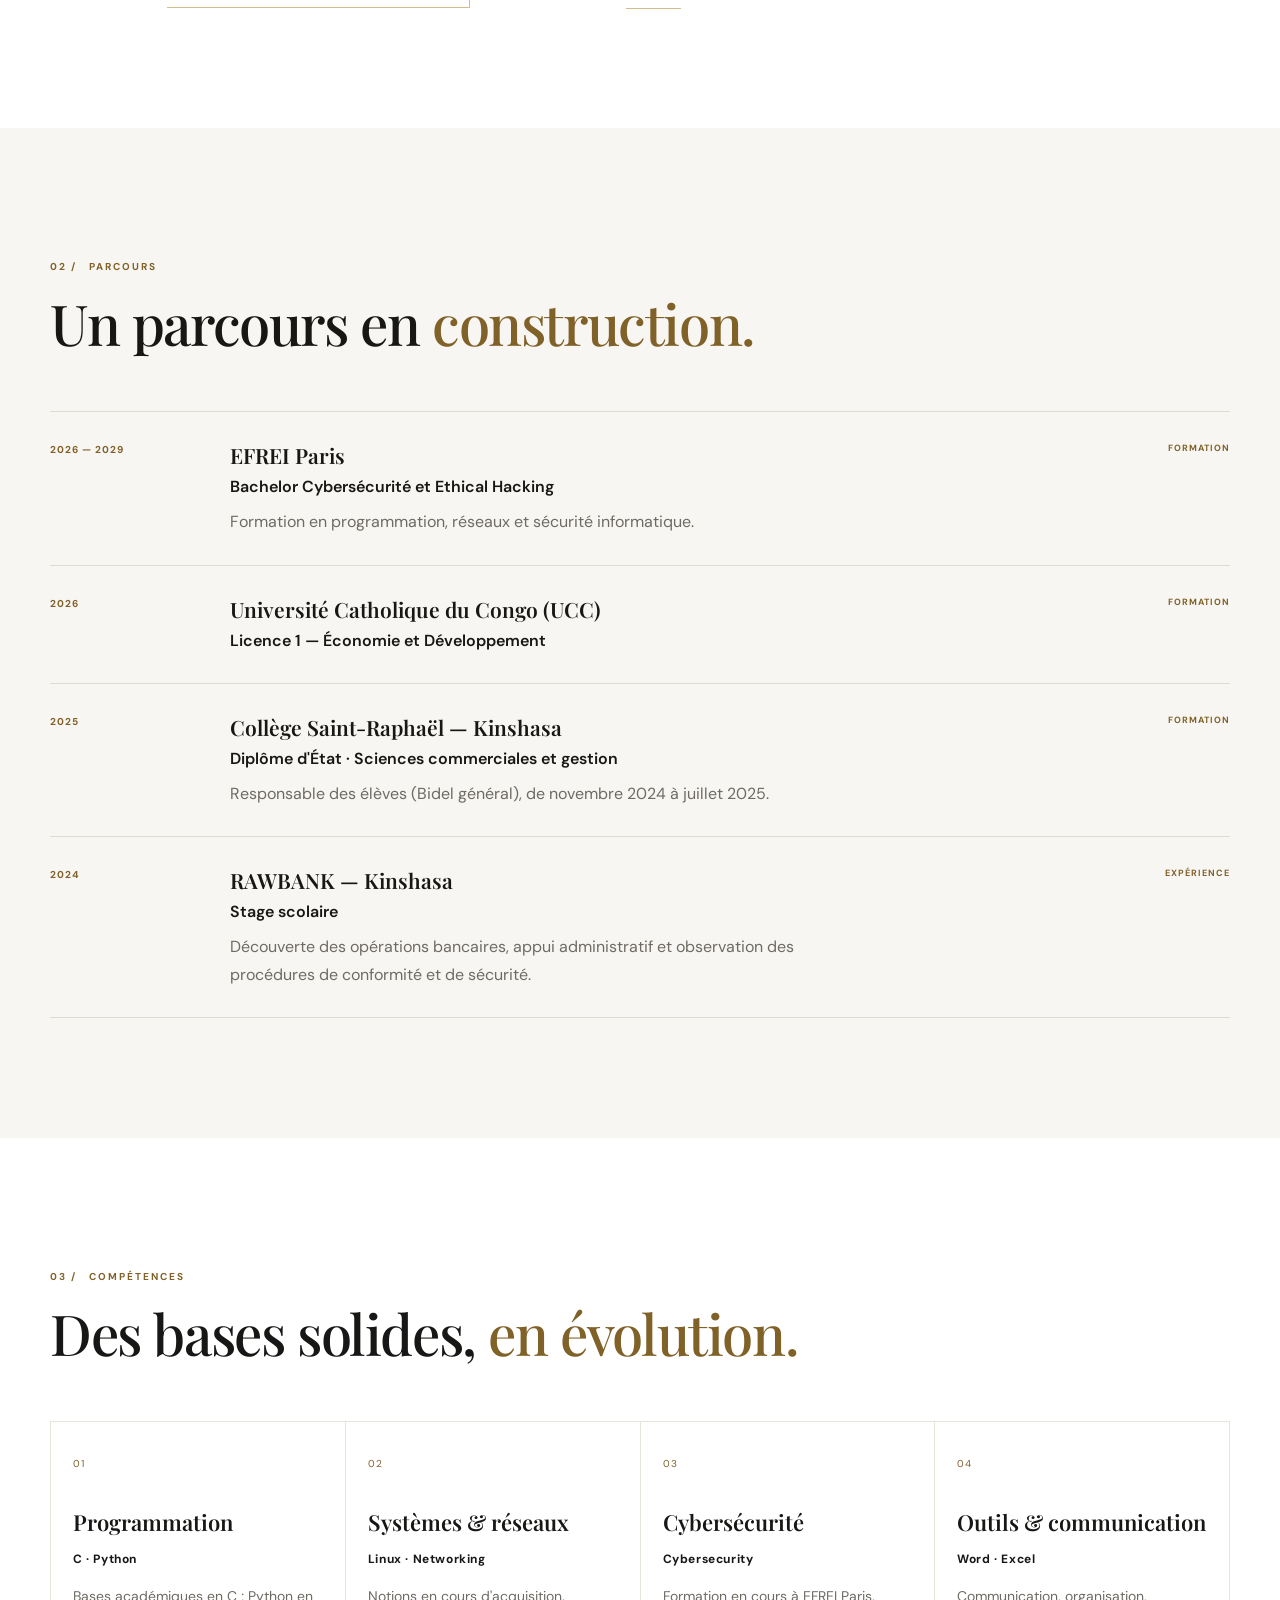
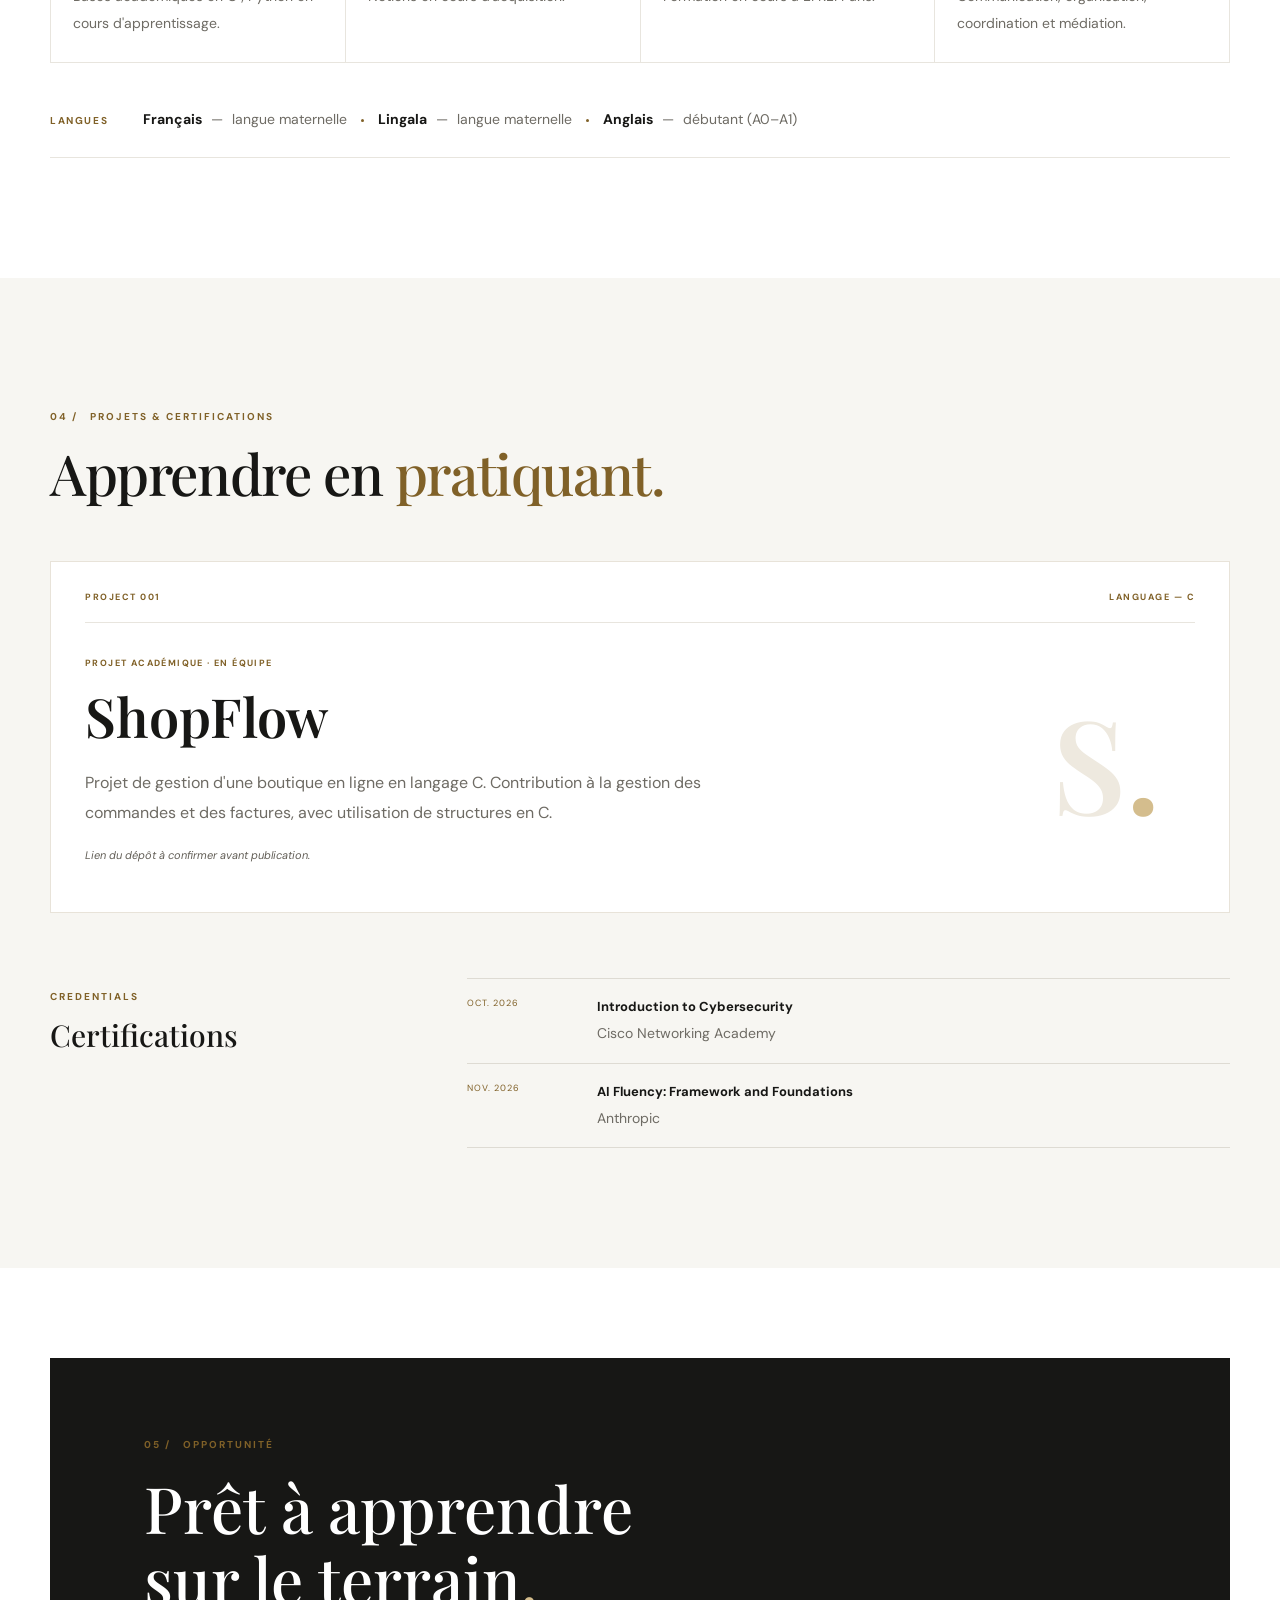
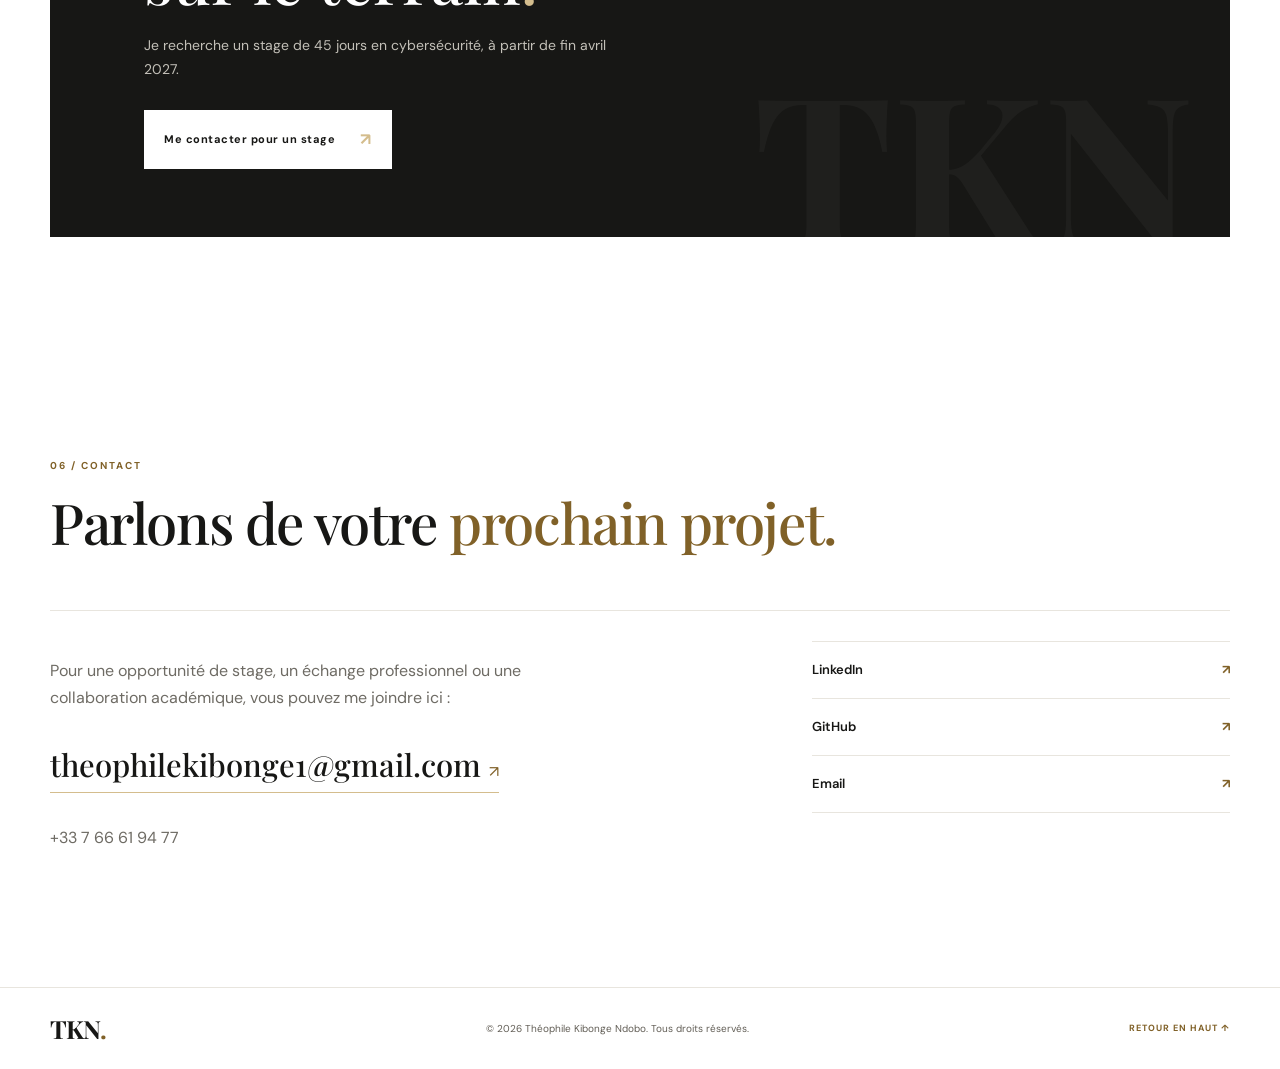
==== commit 44d44d29: "Use new professional portrait in profile" ====
--- a/index.html
+++ b/index.html
@@ -47,7 +47,7 @@
       "familyName":"Kibonge Ndobo",
       "mainEntityOfPage":{"@id":"https://reasper-243.github.io/portfolio/#profile"},
       "name":"Théophile Kibonge Ndobo",
-      "image":{
+      "image":[{
         "@type":"ImageObject",
         "@id":"https://reasper-243.github.io/portfolio/#portrait",
         "contentUrl":"https://reasper-243.github.io/portfolio/assets/theophile-hero.jpg",
@@ -57,6 +57,16 @@
         "description":"Portrait professionnel de Théophile Kibonge Ndobo, étudiant en Bachelor Cybersécurité et Ethical Hacking à EFREI Paris.",
         "representativeOfPage":true
       },
+      {
+        "@type":"ImageObject",
+        "contentUrl":"https://reasper-243.github.io/portfolio/assets/theophile-kibonge-ndobo-professional.jpg",
+        "url":"https://reasper-243.github.io/portfolio/assets/theophile-kibonge-ndobo-professional.jpg",
+        "name":"Portrait professionnel de Théophile Kibonge Ndobo avec lunettes et veste noire",
+        "caption":"Théophile Kibonge Ndobo, portrait professionnel",
+        "description":"Portrait professionnel de Théophile Kibonge Ndobo portant des lunettes et une veste noire.",
+        "representativeOfPage":false
+      }
+      ],
       "email":"mailto:theophilekibonge1@gmail.com",
       "url":"https://reasper-243.github.io/portfolio/",
       "sameAs":[
@@ -109,7 +119,7 @@
     <section class="about section-wrap section-pad" id="about">
       <div class="section-heading reveal"><p class="eyebrow">01 / <span data-fr="À PROPOS" data-en="ABOUT">À PROPOS</span></p><h2 data-fr="Apprendre. Construire. <em>Progresser.</em>" data-en="Learn. Build. <em>Improve.</em>">Apprendre. Construire. <em>Progresser.</em></h2></div>
       <div class="about-grid">
-        <div class="about-photo reveal"><img src="assets/theophile-about.jpg" alt="Théophile Kibonge Ndobo, portrait de profil" width="1025" height="1534" loading="lazy" decoding="async"><span class="photo-index">02 — PROFILE</span></div>
+        <div class="about-photo reveal"><img src="assets/theophile-kibonge-ndobo-professional.jpg" alt="Portrait professionnel de Théophile Kibonge Ndobo portant des lunettes et une veste noire" width="1025" height="1535" loading="lazy" decoding="async"><span class="photo-index">02 — PROFILE</span></div>
         <div class="about-copy reveal">
           <p class="lead" data-fr="Je suis étudiant en première année de Bachelor Cybersécurité et Ethical Hacking à EFREI Paris. Je m'intéresse aux réseaux, à la programmation et à la sécurité des systèmes d'information." data-en="I am a first-year Bachelor's student in Cybersecurity and Ethical Hacking at EFREI Paris. My interests include networks, programming and information systems security.">Je suis étudiant en première année de Bachelor Cybersécurité et Ethical Hacking à EFREI Paris. Je m'intéresse aux réseaux, à la programmation et à la sécurité des systèmes d'information.</p>
           <p data-fr="Mon parcours m'a également permis de découvrir le fonctionnement d'une institution bancaire lors d'un stage scolaire chez RAWBANK à Kinshasa. Je souhaite continuer à apprendre par la pratique, les projets techniques et les expériences professionnelles." data-en="My background also includes an introductory school internship at RAWBANK in Kinshasa, where I discovered banking operations. I aim to keep learning through hands-on practice, technical projects and professional experience.">Mon parcours m'a également permis de découvrir le fonctionnement d'une institution bancaire lors d'un stage scolaire chez RAWBANK à Kinshasa. Je souhaite continuer à apprendre par la pratique, les projets techniques et les expériences professionnelles.</p>
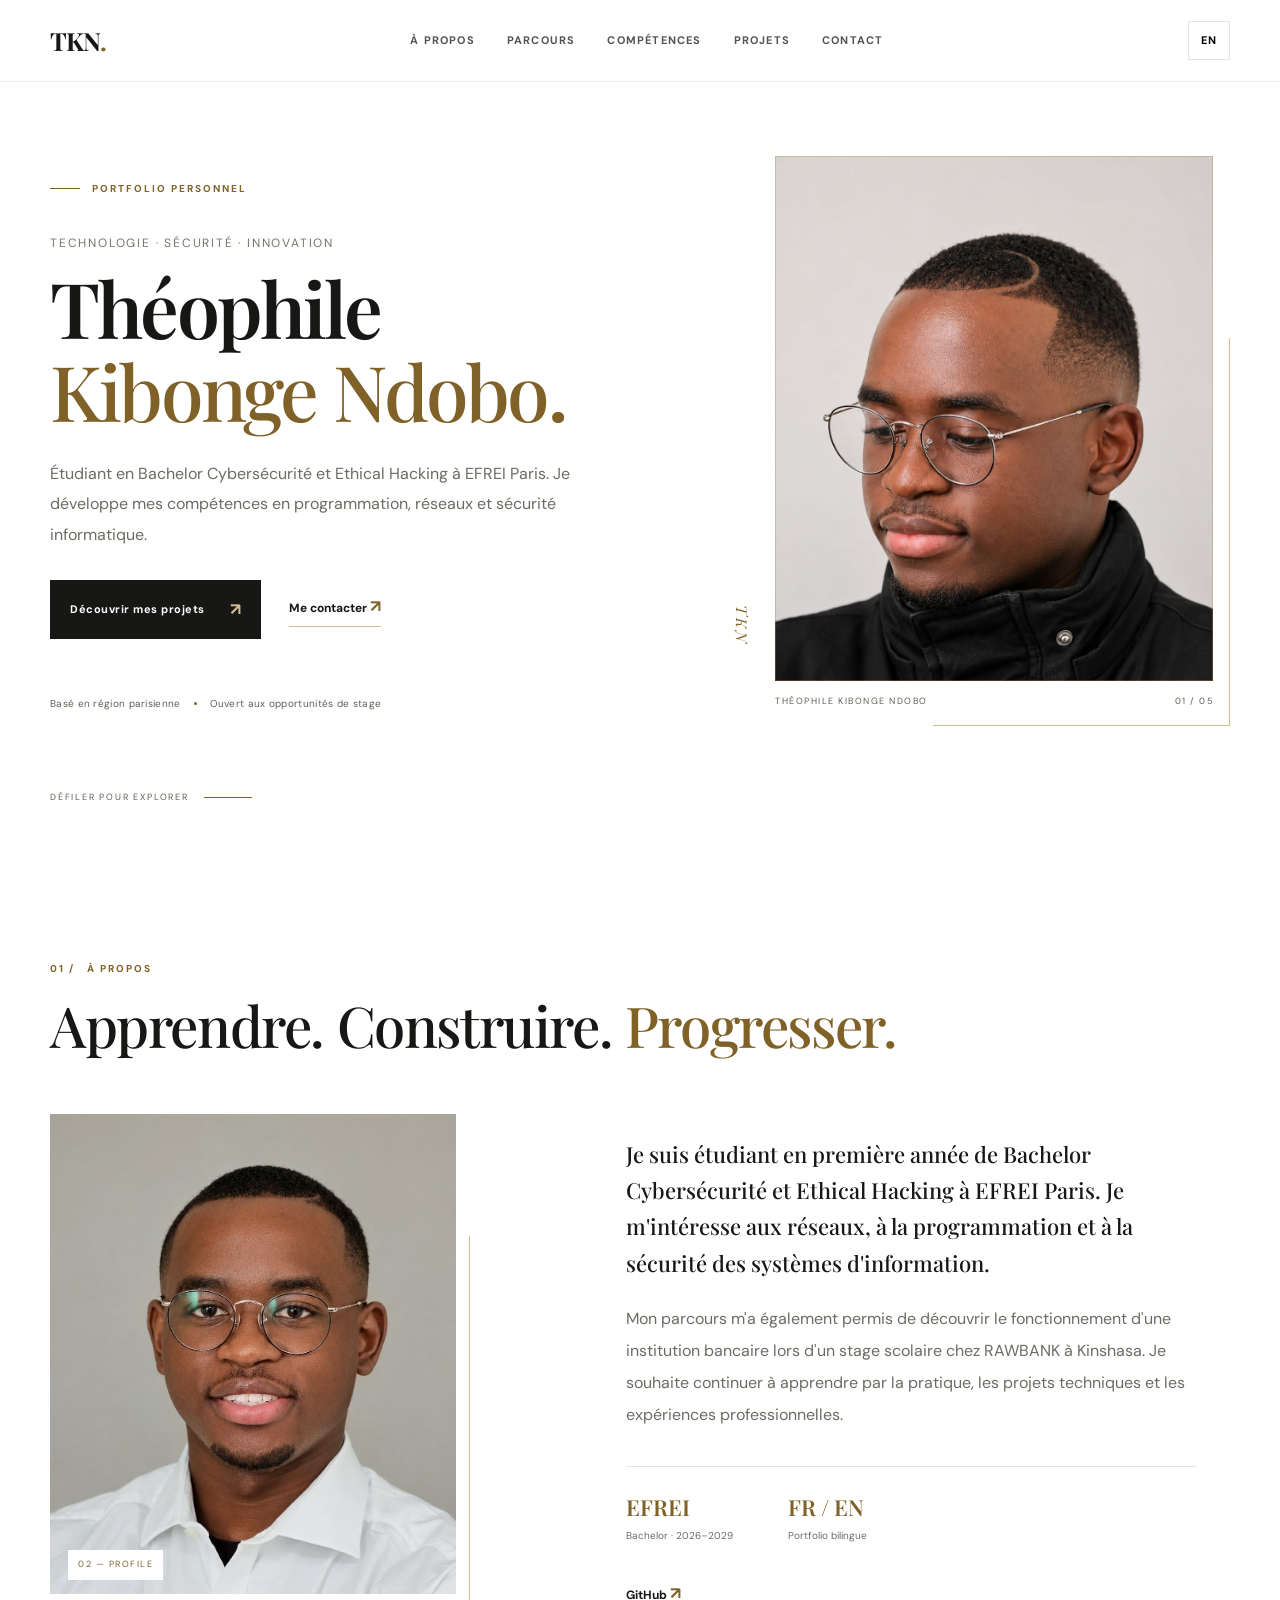
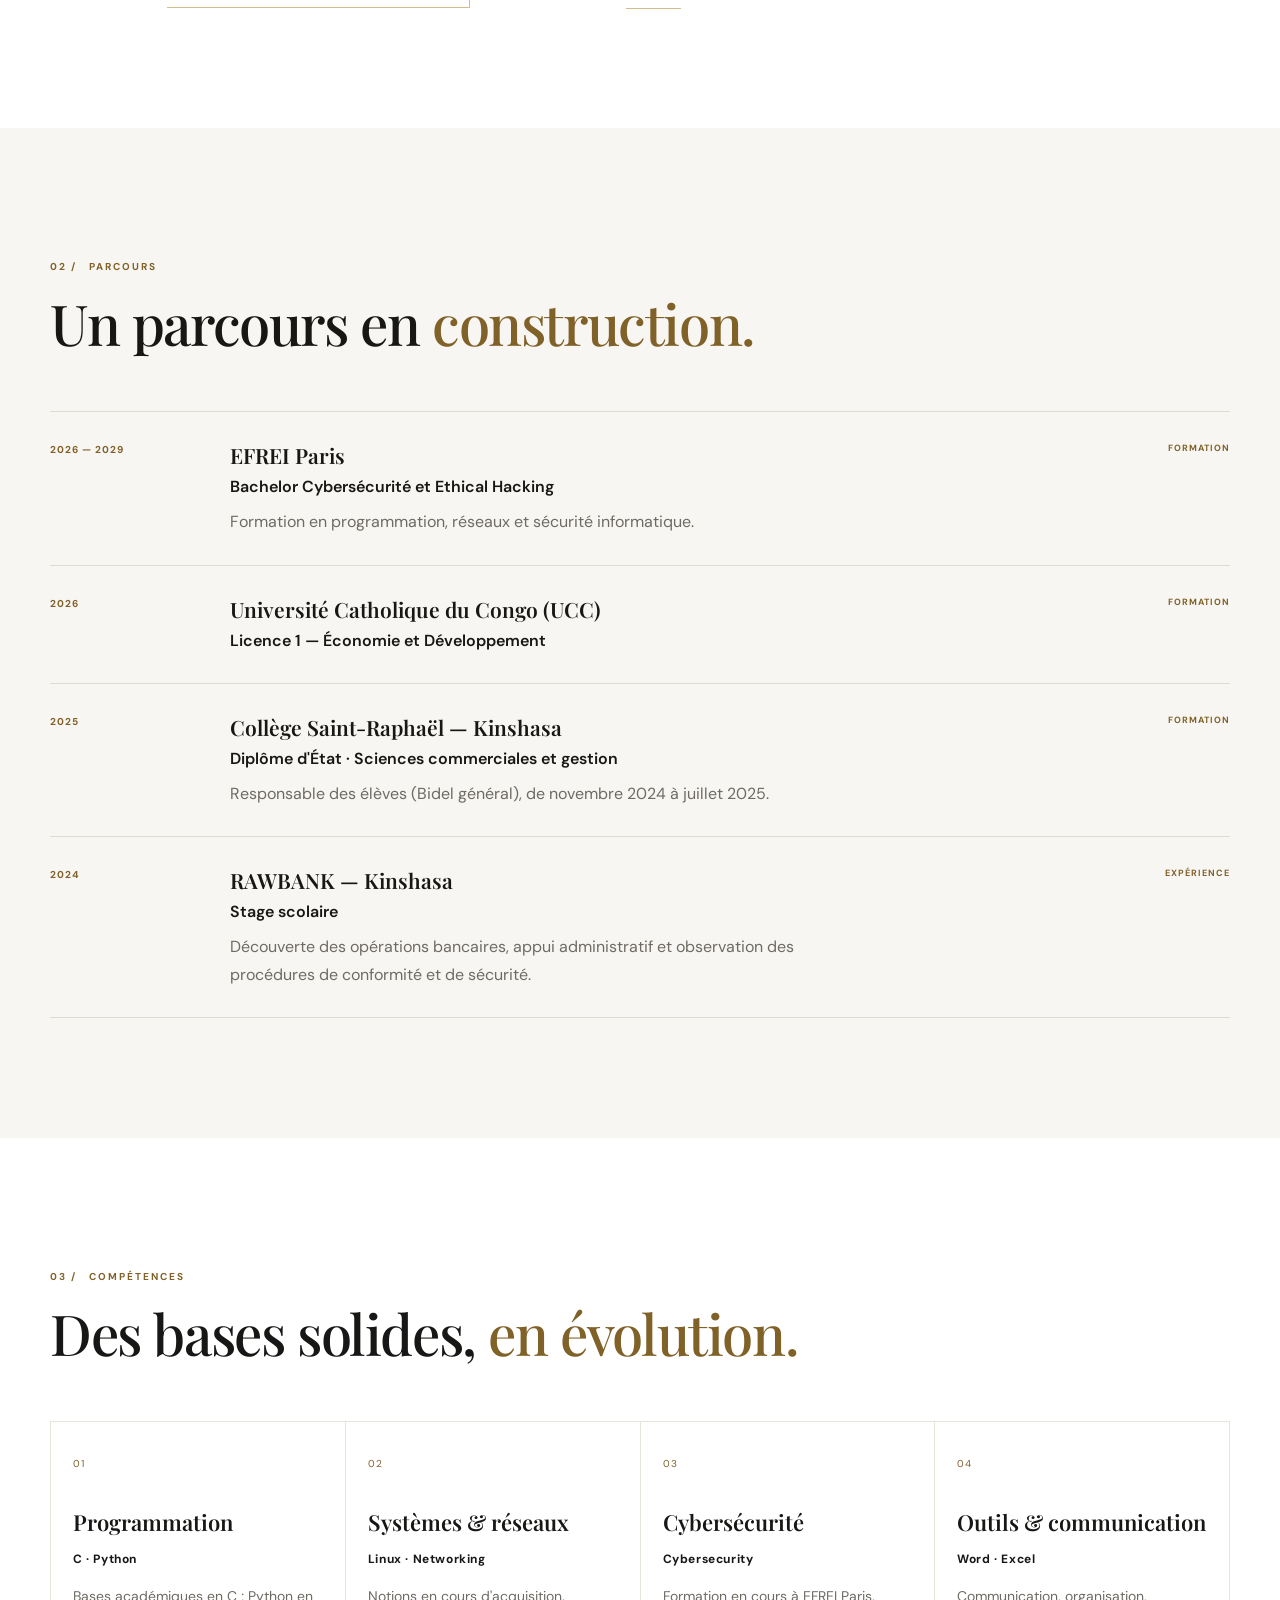
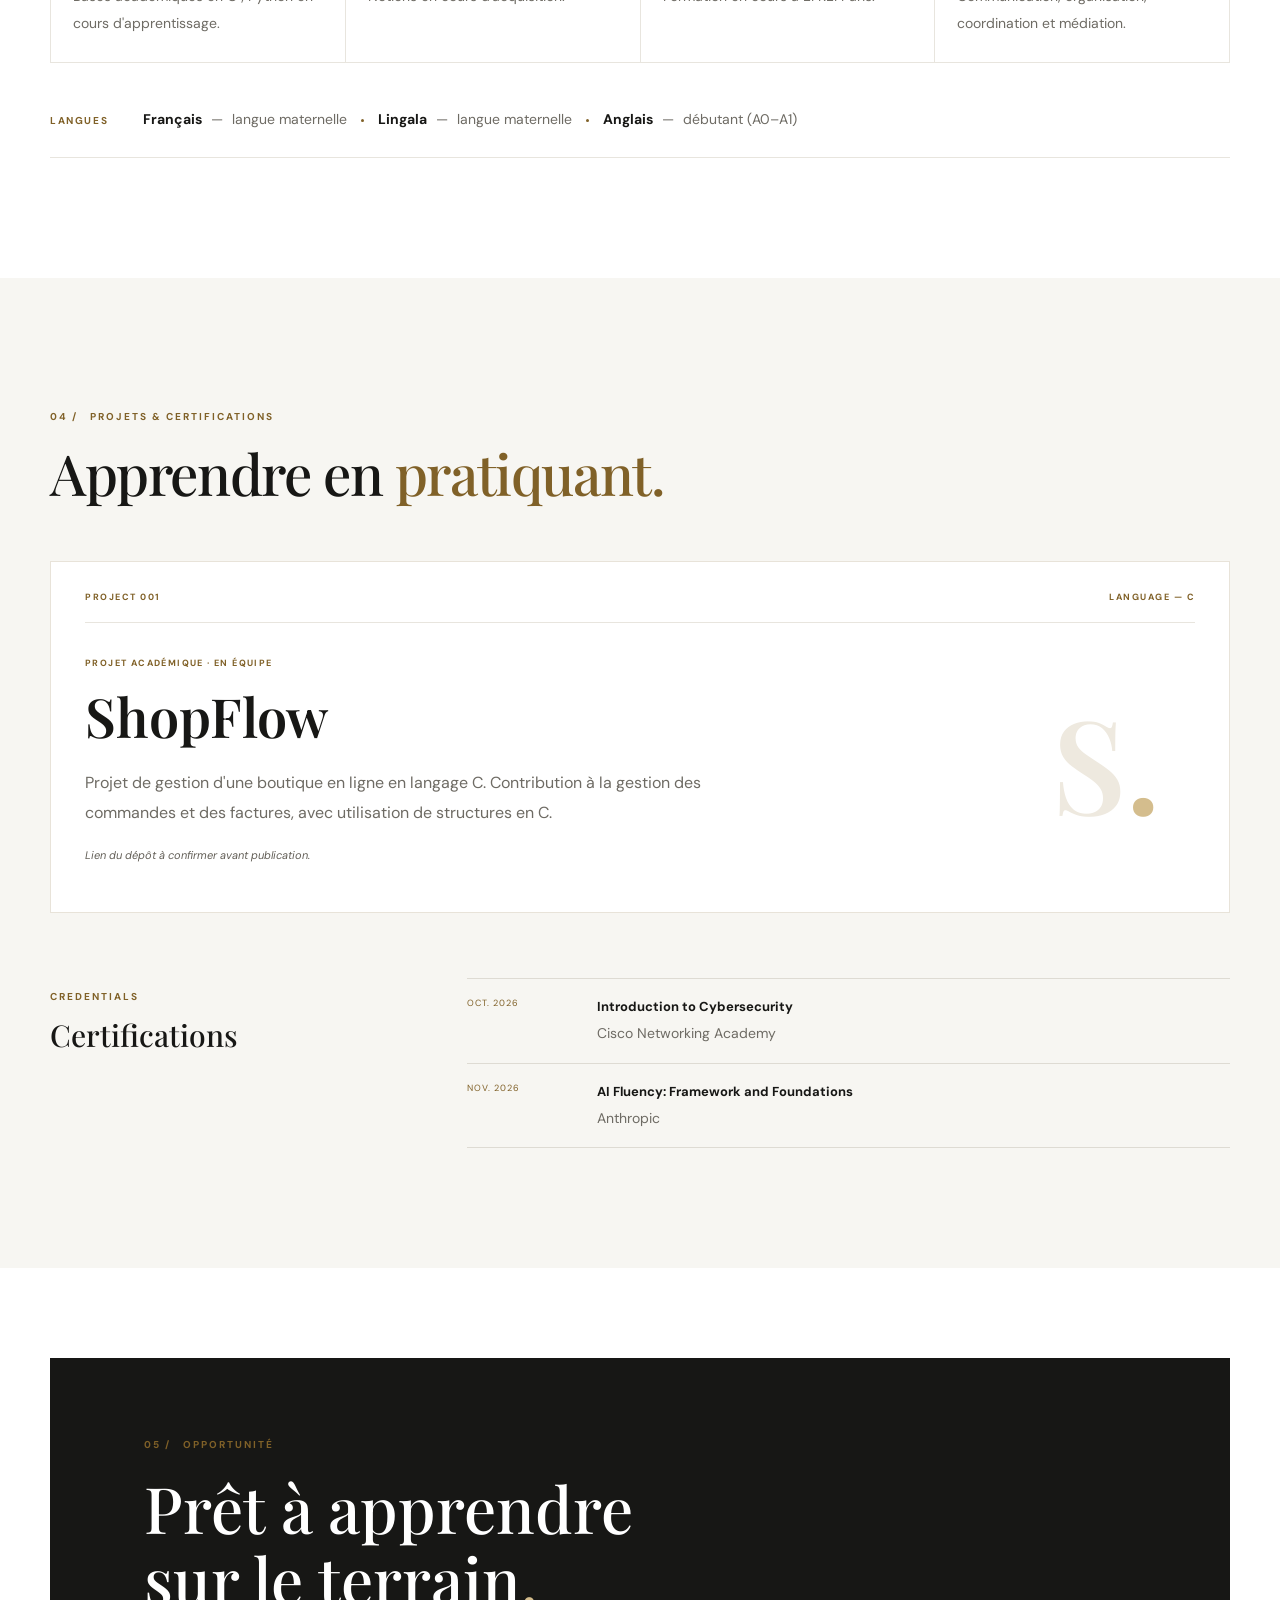
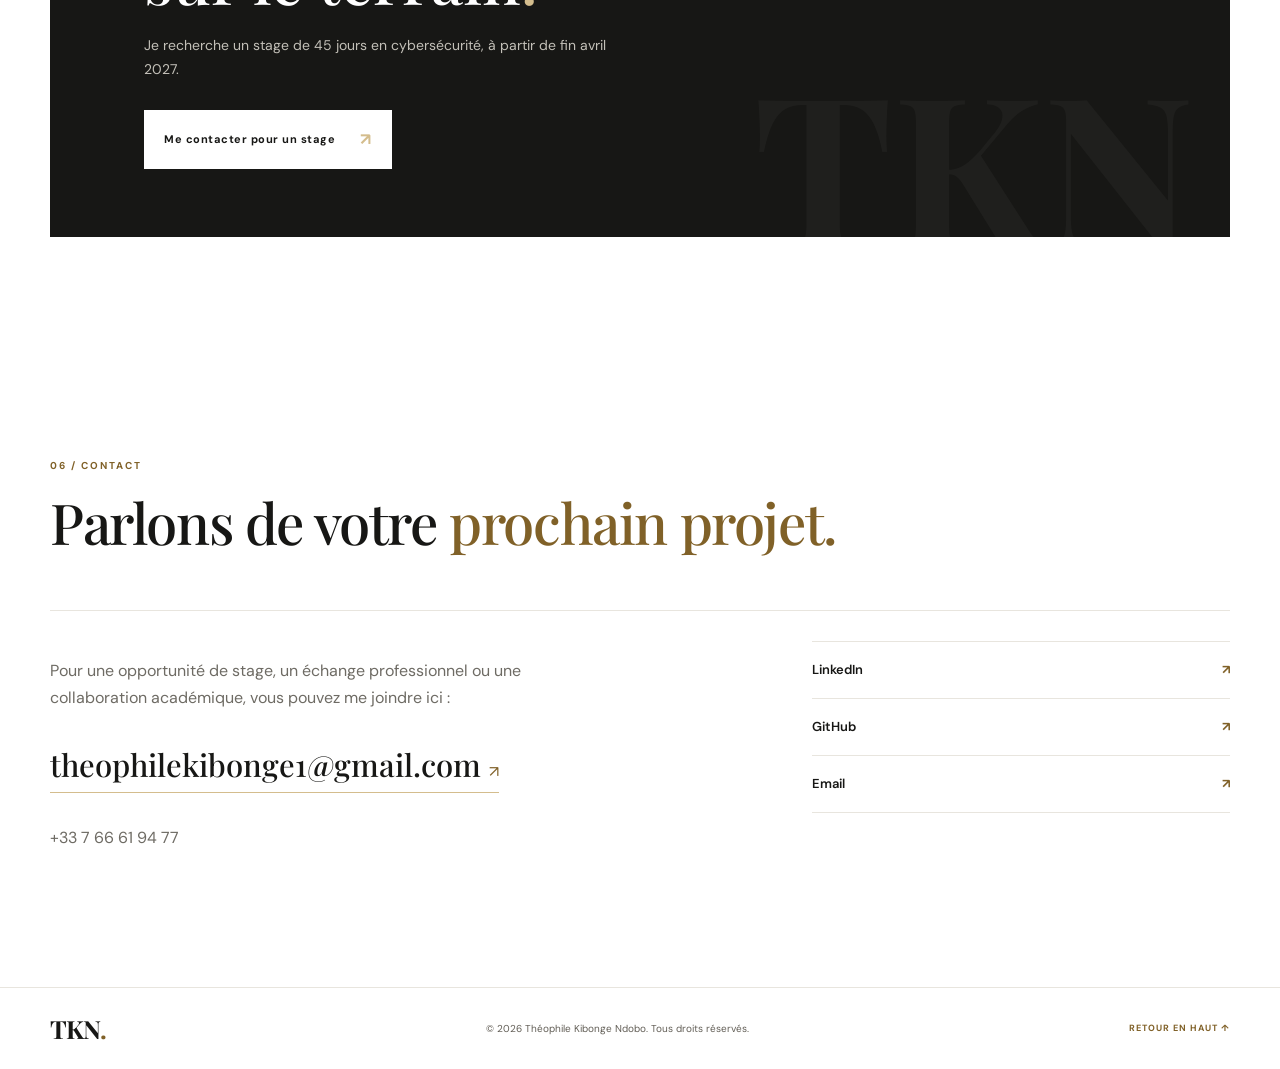
==== commit 552e0ec1: "Make professional portrait primary and associate three photos Updated Open Graph and Twitter meta ta" ====
--- a/index.html
+++ b/index.html
@@ -12,73 +12,92 @@
   <meta property="og:title" content="Théophile Kibonge Ndobo | Cybersécurité à EFREI">
   <meta property="og:url" content="https://reasper-243.github.io/portfolio/">
   <meta property="og:description" content="Étudiant en cybersécurité et ethical hacking à EFREI Paris. Découvrez mon parcours, mes projets et mes compétences.">
-  <meta property="og:image" content="https://reasper-243.github.io/portfolio/assets/theophile-hero.jpg">
+  <meta property="og:image" content="https://reasper-243.github.io/portfolio/assets/theophile-kibonge-ndobo-professional.jpg">
   <meta property="og:image:type" content="image/jpeg">
   <meta property="og:image:width" content="1025">
   <meta property="og:image:height" content="1535">
-  <meta property="og:image:alt" content="Portrait professionnel de Théophile Kibonge Ndobo, étudiant à EFREI Paris">
+  <meta property="og:image:alt" content="Portrait professionnel de Théophile Kibonge Ndobo portant des lunettes et une veste noire">
   <meta property="profile:first_name" content="Théophile">
   <meta property="profile:last_name" content="Kibonge Ndobo">
   <meta name="twitter:card" content="summary_large_image">
   <meta name="twitter:title" content="Théophile Kibonge Ndobo | Cybersécurité à EFREI">
   <meta name="twitter:description" content="Étudiant en cybersécurité et ethical hacking à EFREI Paris. Découvrez mon parcours, mes projets et mes compétences.">
-  <meta name="twitter:image" content="https://reasper-243.github.io/portfolio/assets/theophile-hero.jpg">
-  <meta name="twitter:image:alt" content="Portrait professionnel de Théophile Kibonge Ndobo, étudiant à EFREI Paris">
+  <meta name="twitter:image" content="https://reasper-243.github.io/portfolio/assets/theophile-kibonge-ndobo-professional.jpg">
+  <meta name="twitter:image:alt" content="Portrait professionnel de Théophile Kibonge Ndobo portant des lunettes et une veste noire">
   <title>Théophile Kibonge Ndobo | Cybersécurité à EFREI</title>
   <link rel="icon" href="assets/favicon.svg" type="image/svg+xml">
-  <link rel="preload" as="image" href="https://reasper-243.github.io/portfolio/assets/theophile-hero.jpg" fetchpriority="high">
+  <link rel="preload" as="image" href="https://reasper-243.github.io/portfolio/assets/theophile-kibonge-ndobo-professional.jpg" fetchpriority="high">
   <link rel="preconnect" href="https://fonts.googleapis.com">
   <link rel="preconnect" href="https://fonts.gstatic.com" crossorigin>
   <link href="https://fonts.googleapis.com/css2?family=DM+Sans:wght@400;500;600;700&family=Playfair+Display:wght@500;600;700&display=swap" rel="stylesheet">
   <link rel="stylesheet" href="styles.css">
   <script type="application/ld+json">
   {
-    "@context":"https://schema.org",
-    "@type":"ProfilePage",
-    "@id":"https://reasper-243.github.io/portfolio/#profile",
-    "url":"https://reasper-243.github.io/portfolio/",
-    "name":"Théophile Kibonge Ndobo | Cybersécurité à EFREI",
-    "description":"Portfolio de Théophile Kibonge Ndobo, étudiant en cybersécurité et ethical hacking à EFREI Paris. Découvrez son parcours, ses projets et ses compétences.",
-    "primaryImageOfPage":{"@id":"https://reasper-243.github.io/portfolio/#portrait"},
-    "mainEntity":{
-      "@type":"Person",
-      "@id":"https://reasper-243.github.io/portfolio/#person",
-      "givenName":"Théophile",
-      "familyName":"Kibonge Ndobo",
-      "mainEntityOfPage":{"@id":"https://reasper-243.github.io/portfolio/#profile"},
-      "name":"Théophile Kibonge Ndobo",
-      "image":[{
-        "@type":"ImageObject",
-        "@id":"https://reasper-243.github.io/portfolio/#portrait",
-        "contentUrl":"https://reasper-243.github.io/portfolio/assets/theophile-hero.jpg",
-        "url":"https://reasper-243.github.io/portfolio/assets/theophile-hero.jpg",
-        "name":"Portrait professionnel de Théophile Kibonge Ndobo",
-        "caption":"Théophile Kibonge Ndobo, étudiant en cybersécurité à EFREI Paris",
-        "description":"Portrait professionnel de Théophile Kibonge Ndobo, étudiant en Bachelor Cybersécurité et Ethical Hacking à EFREI Paris.",
-        "representativeOfPage":true
+    "@context": "https://schema.org",
+    "@type": "ProfilePage",
+    "@id": "https://reasper-243.github.io/portfolio/#profile",
+    "url": "https://reasper-243.github.io/portfolio/",
+    "name": "Théophile Kibonge Ndobo | Cybersécurité à EFREI",
+    "description": "Portfolio de Théophile Kibonge Ndobo, étudiant en cybersécurité et ethical hacking à EFREI Paris. Découvrez son parcours, ses projets et ses compétences.",
+    "primaryImageOfPage": {
+      "@id": "https://reasper-243.github.io/portfolio/#portrait"
+    },
+    "mainEntity": {
+      "@type": "Person",
+      "@id": "https://reasper-243.github.io/portfolio/#person",
+      "givenName": "Théophile",
+      "familyName": "Kibonge Ndobo",
+      "mainEntityOfPage": {
+        "@id": "https://reasper-243.github.io/portfolio/#profile"
       },
-      {
-        "@type":"ImageObject",
-        "contentUrl":"https://reasper-243.github.io/portfolio/assets/theophile-kibonge-ndobo-professional.jpg",
-        "url":"https://reasper-243.github.io/portfolio/assets/theophile-kibonge-ndobo-professional.jpg",
-        "name":"Portrait professionnel de Théophile Kibonge Ndobo avec lunettes et veste noire",
-        "caption":"Théophile Kibonge Ndobo, portrait professionnel",
-        "description":"Portrait professionnel de Théophile Kibonge Ndobo portant des lunettes et une veste noire.",
-        "representativeOfPage":false
-      }
+      "name": "Théophile Kibonge Ndobo",
+      "image": [
+        {
+          "@type": "ImageObject",
+          "contentUrl": "https://reasper-243.github.io/portfolio/assets/theophile-kibonge-ndobo-professional.jpg",
+          "url": "https://reasper-243.github.io/portfolio/assets/theophile-kibonge-ndobo-professional.jpg",
+          "name": "Portrait principal de Théophile Kibonge Ndobo",
+          "caption": "Théophile Kibonge Ndobo, portrait professionnel",
+          "description": "Portrait professionnel de Théophile Kibonge Ndobo portant des lunettes et une veste noire.",
+          "representativeOfPage": true,
+          "@id": "https://reasper-243.github.io/portfolio/#portrait"
+        },
+        {
+          "@type": "ImageObject",
+          "@id": "https://reasper-243.github.io/portfolio/#portrait-secondary",
+          "contentUrl": "https://reasper-243.github.io/portfolio/assets/theophile-hero.jpg",
+          "url": "https://reasper-243.github.io/portfolio/assets/theophile-hero.jpg",
+          "name": "Portrait professionnel secondaire de Théophile Kibonge Ndobo",
+          "caption": "Théophile Kibonge Ndobo, étudiant en cybersécurité à EFREI Paris",
+          "description": "Portrait professionnel de Théophile Kibonge Ndobo, étudiant en Bachelor Cybersécurité et Ethical Hacking à EFREI Paris.",
+          "representativeOfPage": false
+        },
+        {
+          "@type": "ImageObject",
+          "@id": "https://reasper-243.github.io/portfolio/#portrait-third",
+          "contentUrl": "https://reasper-243.github.io/portfolio/assets/theophile-about.jpg",
+          "url": "https://reasper-243.github.io/portfolio/assets/theophile-about.jpg",
+          "name": "Deuxième portrait professionnel de Théophile Kibonge Ndobo",
+          "caption": "Portrait professionnel de Théophile Kibonge Ndobo en chemise blanche, de profil",
+          "description": "Photo de profil professionnelle de Théophile Kibonge Ndobo.",
+          "representativeOfPage": false
+        }
       ],
-      "email":"mailto:theophilekibonge1@gmail.com",
-      "url":"https://reasper-243.github.io/portfolio/",
-      "sameAs":[
+      "email": "mailto:theophilekibonge1@gmail.com",
+      "url": "https://reasper-243.github.io/portfolio/",
+      "sameAs": [
         "https://github.com/REASPER-243",
         "https://github.com/REASPER-243/portfolio",
         "https://www.linkedin.com/in/th%C3%A9ophile-kibonge-ndobo/"
       ],
-      "jobTitle":"Étudiant en cybersécurité et ethical hacking",
-      "alumniOf":{"@type":"CollegeOrUniversity","name":"EFREI Paris"}
+      "jobTitle": "Étudiant en cybersécurité et ethical hacking",
+      "alumniOf": {
+        "@type": "CollegeOrUniversity",
+        "name": "EFREI Paris"
+      }
     }
   }
-  </script>
+</script>
 </head>
 <body>
   <a class="skip-link" href="#main" data-fr="Aller au contenu" data-en="Skip to content">Aller au contenu</a>
@@ -109,7 +128,7 @@
         <div class="hero-meta"><span data-fr="Basé en région parisienne" data-en="Based in the Paris region">Basé en région parisienne</span><span class="meta-separator"></span><span data-fr="Ouvert aux opportunités de stage" data-en="Open to internship opportunities">Ouvert aux opportunités de stage</span></div>
       </div>
       <div class="hero-visual reveal">
-        <div class="portrait-frame"><img src="assets/theophile-hero.jpg" alt="Portrait professionnel de Théophile Kibonge Ndobo, étudiant en cybersécurité à EFREI Paris" width="1025" height="1535" fetchpriority="high" decoding="async"></div>
+        <div class="portrait-frame"><img src="assets/theophile-kibonge-ndobo-professional.jpg" alt="Portrait professionnel de Théophile Kibonge Ndobo portant des lunettes et une veste noire" width="1025" height="1535" fetchpriority="high" decoding="async"></div>
         <div class="portrait-caption"><span>THÉOPHILE KIBONGE NDOBO</span><span>01 / 05</span></div>
         <div class="portrait-mark" aria-hidden="true">TKN</div>
       </div>
@@ -119,7 +138,7 @@
     <section class="about section-wrap section-pad" id="about">
       <div class="section-heading reveal"><p class="eyebrow">01 / <span data-fr="À PROPOS" data-en="ABOUT">À PROPOS</span></p><h2 data-fr="Apprendre. Construire. <em>Progresser.</em>" data-en="Learn. Build. <em>Improve.</em>">Apprendre. Construire. <em>Progresser.</em></h2></div>
       <div class="about-grid">
-        <div class="about-photo reveal"><img src="assets/theophile-kibonge-ndobo-professional.jpg" alt="Portrait professionnel de Théophile Kibonge Ndobo portant des lunettes et une veste noire" width="1025" height="1535" loading="lazy" decoding="async"><span class="photo-index">02 — PROFILE</span></div>
+        <div class="about-photo reveal"><img src="assets/theophile-hero.jpg" alt="Portrait professionnel de Théophile Kibonge Ndobo en chemise blanche, regardant l’objectif" width="1025" height="1535" loading="lazy" decoding="async"><span class="photo-index">02 — PROFILE</span></div>
         <div class="about-copy reveal">
           <p class="lead" data-fr="Je suis étudiant en première année de Bachelor Cybersécurité et Ethical Hacking à EFREI Paris. Je m'intéresse aux réseaux, à la programmation et à la sécurité des systèmes d'information." data-en="I am a first-year Bachelor's student in Cybersecurity and Ethical Hacking at EFREI Paris. My interests include networks, programming and information systems security.">Je suis étudiant en première année de Bachelor Cybersécurité et Ethical Hacking à EFREI Paris. Je m'intéresse aux réseaux, à la programmation et à la sécurité des systèmes d'information.</p>
           <p data-fr="Mon parcours m'a également permis de découvrir le fonctionnement d'une institution bancaire lors d'un stage scolaire chez RAWBANK à Kinshasa. Je souhaite continuer à apprendre par la pratique, les projets techniques et les expériences professionnelles." data-en="My background also includes an introductory school internship at RAWBANK in Kinshasa, where I discovered banking operations. I aim to keep learning through hands-on practice, technical projects and professional experience.">Mon parcours m'a également permis de découvrir le fonctionnement d'une institution bancaire lors d'un stage scolaire chez RAWBANK à Kinshasa. Je souhaite continuer à apprendre par la pratique, les projets techniques et les expériences professionnelles.</p>
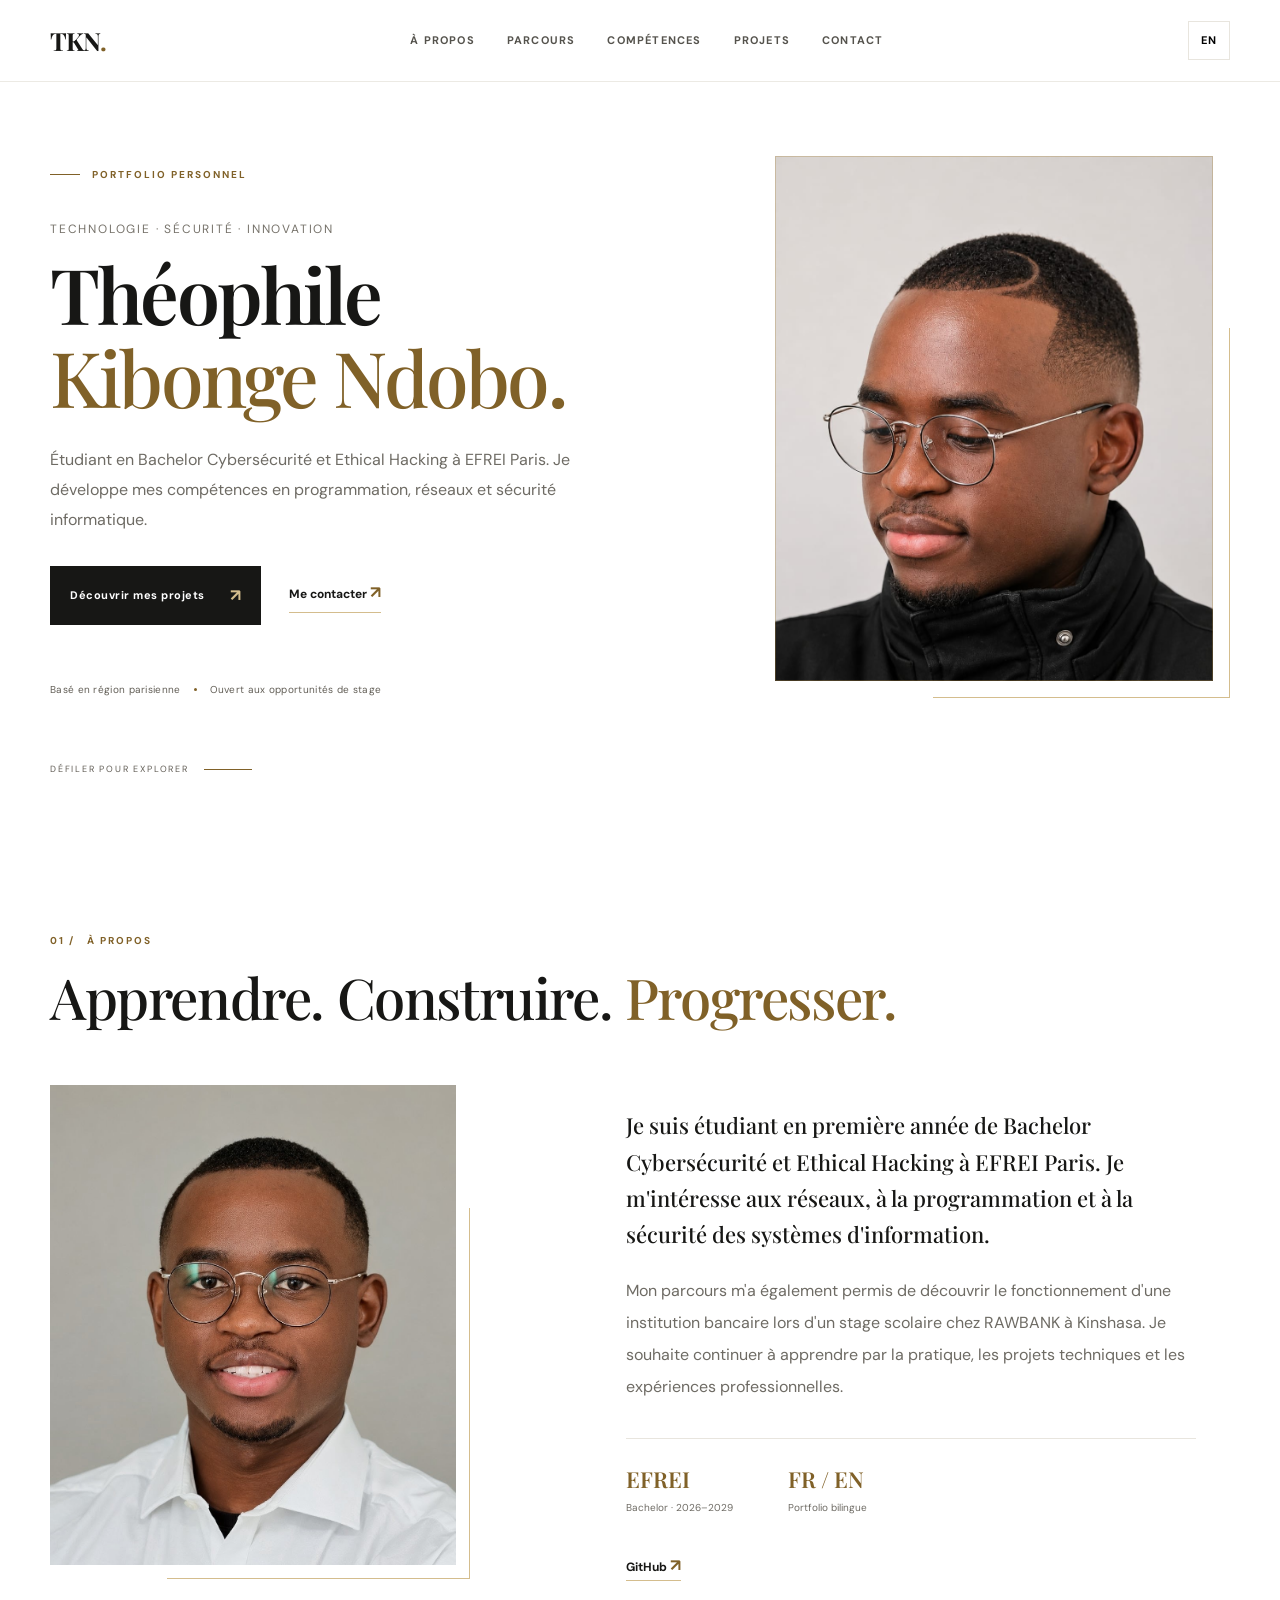
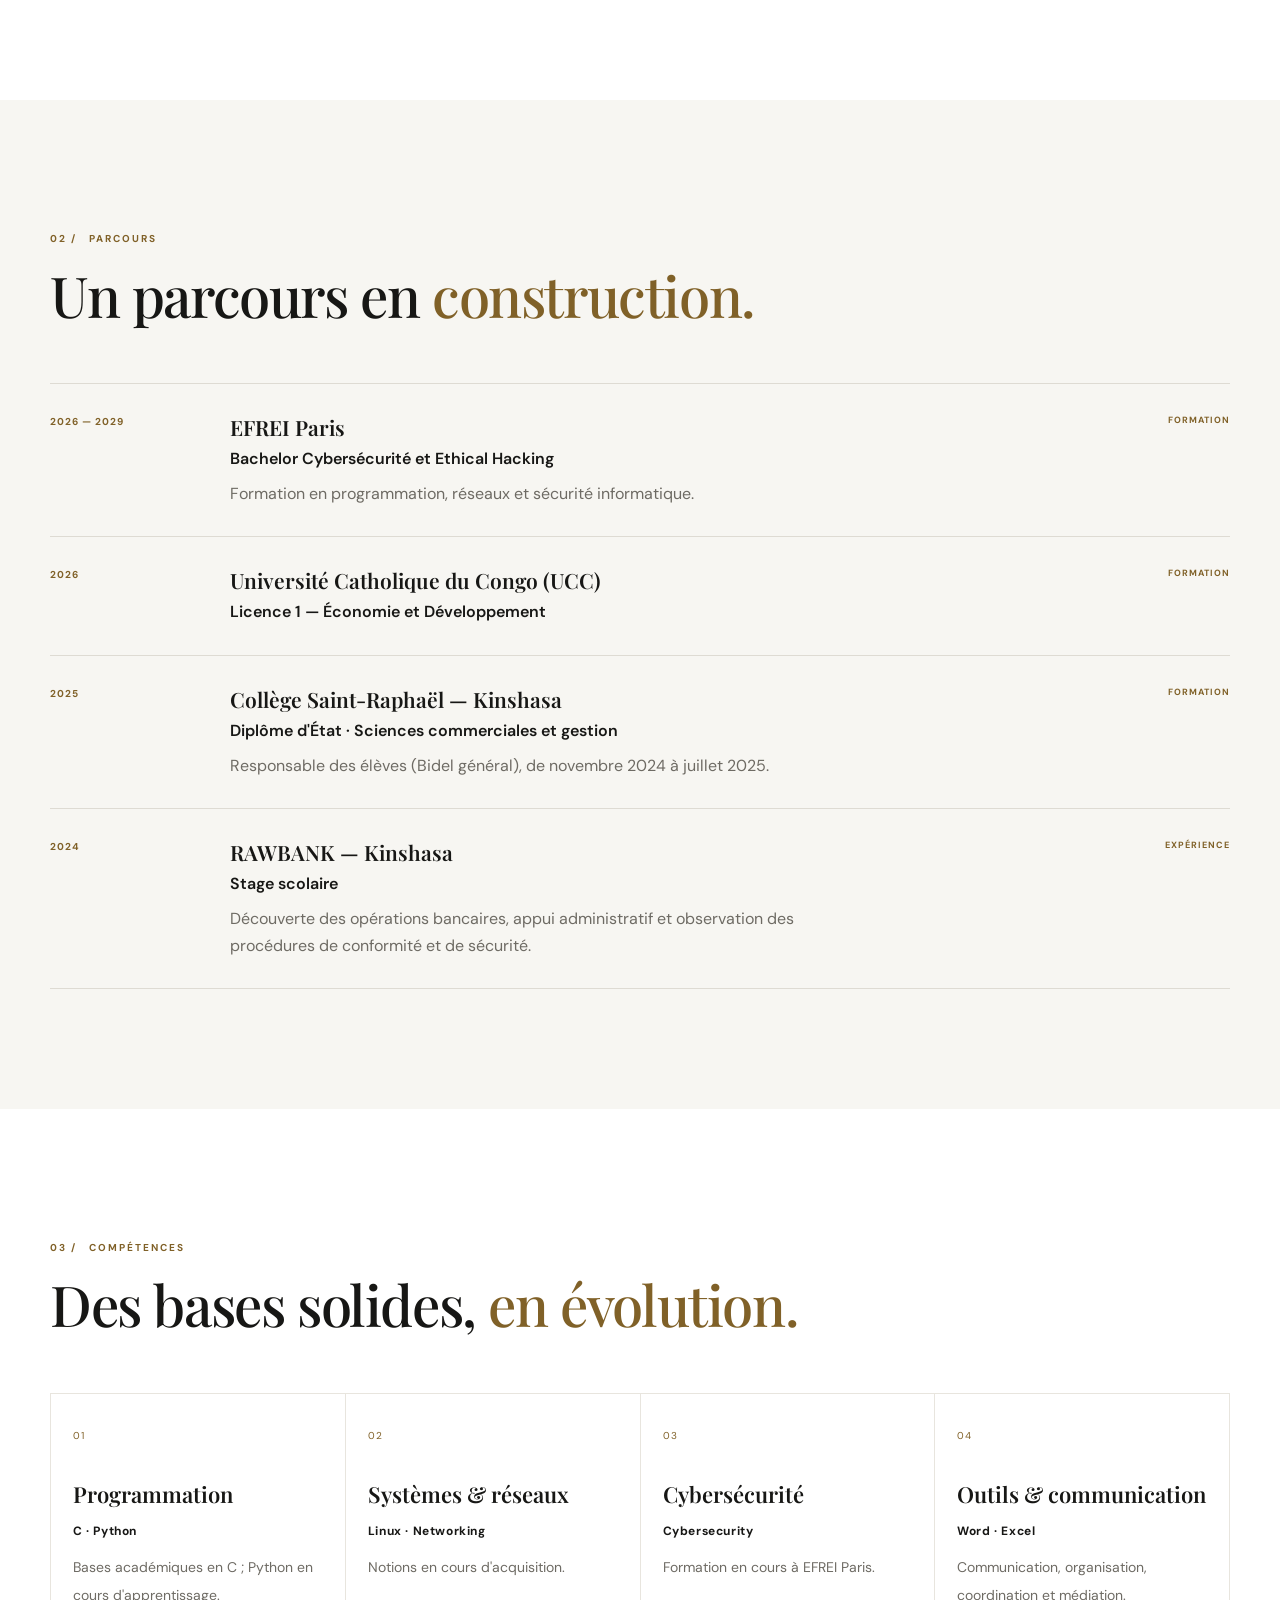
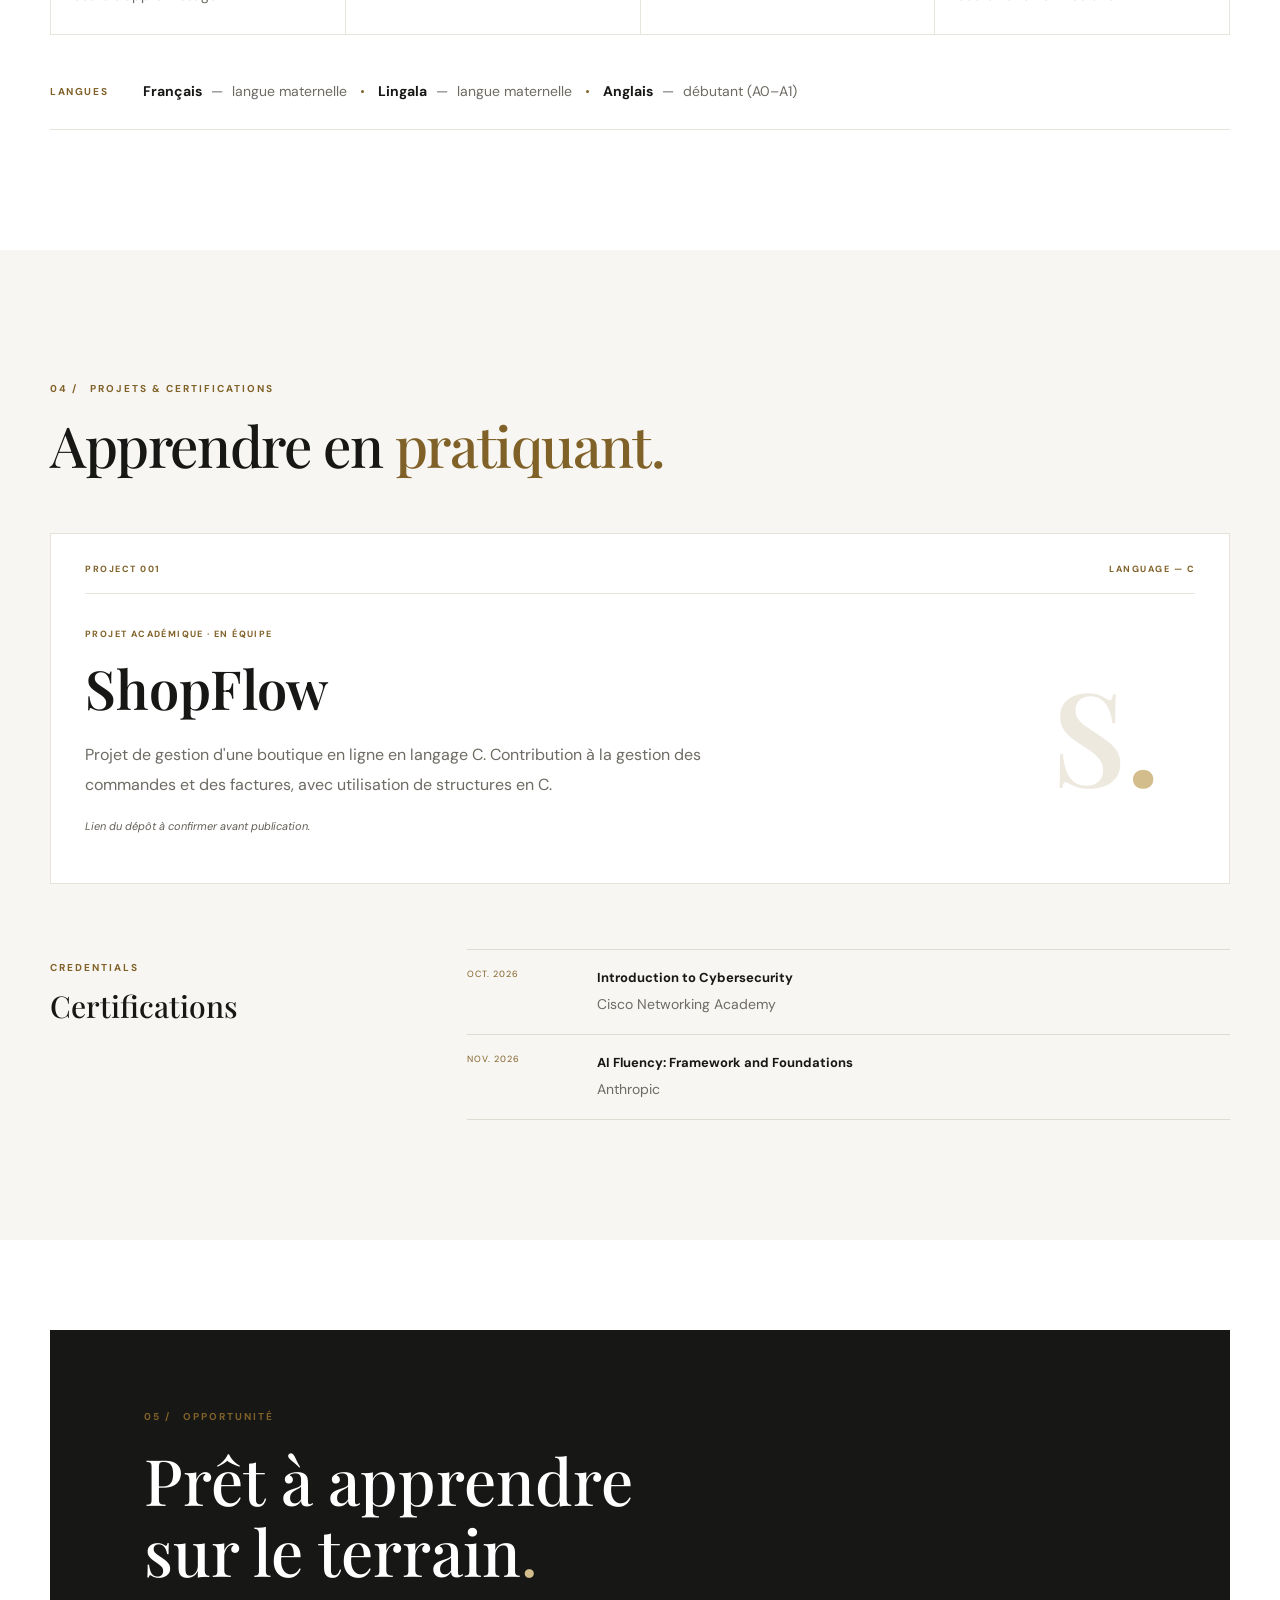
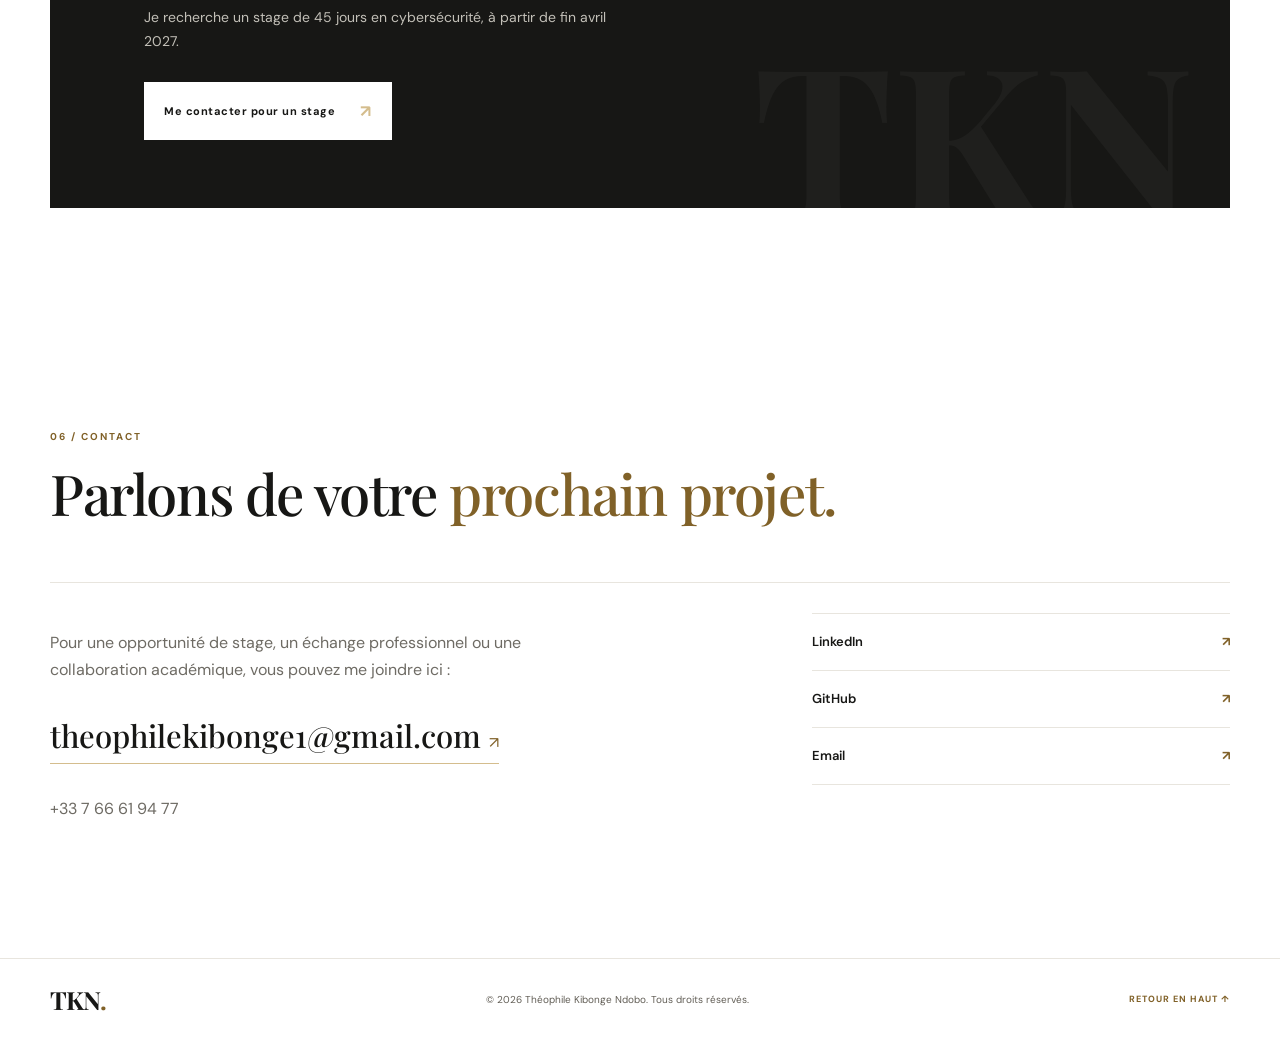
==== commit 8ac34ccd: "Remove labels from portrait images" ====
--- a/index.html
+++ b/index.html
@@ -129,16 +129,14 @@
       </div>
       <div class="hero-visual reveal">
         <div class="portrait-frame"><img src="assets/theophile-kibonge-ndobo-professional.jpg" alt="Portrait professionnel de Théophile Kibonge Ndobo portant des lunettes et une veste noire" width="1025" height="1535" fetchpriority="high" decoding="async"></div>
-        <div class="portrait-caption"><span>THÉOPHILE KIBONGE NDOBO</span><span>01 / 05</span></div>
-        <div class="portrait-mark" aria-hidden="true">TKN</div>
-      </div>
+              </div>
       <a class="scroll-cue" href="#about"><span data-fr="DÉFILER POUR EXPLORER" data-en="SCROLL TO EXPLORE">DÉFILER POUR EXPLORER</span><i></i></a>
     </section>
 
     <section class="about section-wrap section-pad" id="about">
       <div class="section-heading reveal"><p class="eyebrow">01 / <span data-fr="À PROPOS" data-en="ABOUT">À PROPOS</span></p><h2 data-fr="Apprendre. Construire. <em>Progresser.</em>" data-en="Learn. Build. <em>Improve.</em>">Apprendre. Construire. <em>Progresser.</em></h2></div>
       <div class="about-grid">
-        <div class="about-photo reveal"><img src="assets/theophile-hero.jpg" alt="Portrait professionnel de Théophile Kibonge Ndobo en chemise blanche, regardant l’objectif" width="1025" height="1535" loading="lazy" decoding="async"><span class="photo-index">02 — PROFILE</span></div>
+        <div class="about-photo reveal"><img src="assets/theophile-hero.jpg" alt="Portrait professionnel de Théophile Kibonge Ndobo en chemise blanche, regardant l’objectif" width="1025" height="1535" loading="lazy" decoding="async"></div>
         <div class="about-copy reveal">
           <p class="lead" data-fr="Je suis étudiant en première année de Bachelor Cybersécurité et Ethical Hacking à EFREI Paris. Je m'intéresse aux réseaux, à la programmation et à la sécurité des systèmes d'information." data-en="I am a first-year Bachelor's student in Cybersecurity and Ethical Hacking at EFREI Paris. My interests include networks, programming and information systems security.">Je suis étudiant en première année de Bachelor Cybersécurité et Ethical Hacking à EFREI Paris. Je m'intéresse aux réseaux, à la programmation et à la sécurité des systèmes d'information.</p>
           <p data-fr="Mon parcours m'a également permis de découvrir le fonctionnement d'une institution bancaire lors d'un stage scolaire chez RAWBANK à Kinshasa. Je souhaite continuer à apprendre par la pratique, les projets techniques et les expériences professionnelles." data-en="My background also includes an introductory school internship at RAWBANK in Kinshasa, where I discovered banking operations. I aim to keep learning through hands-on practice, technical projects and professional experience.">Mon parcours m'a également permis de découvrir le fonctionnement d'une institution bancaire lors d'un stage scolaire chez RAWBANK à Kinshasa. Je souhaite continuer à apprendre par la pratique, les projets techniques et les expériences professionnelles.</p>
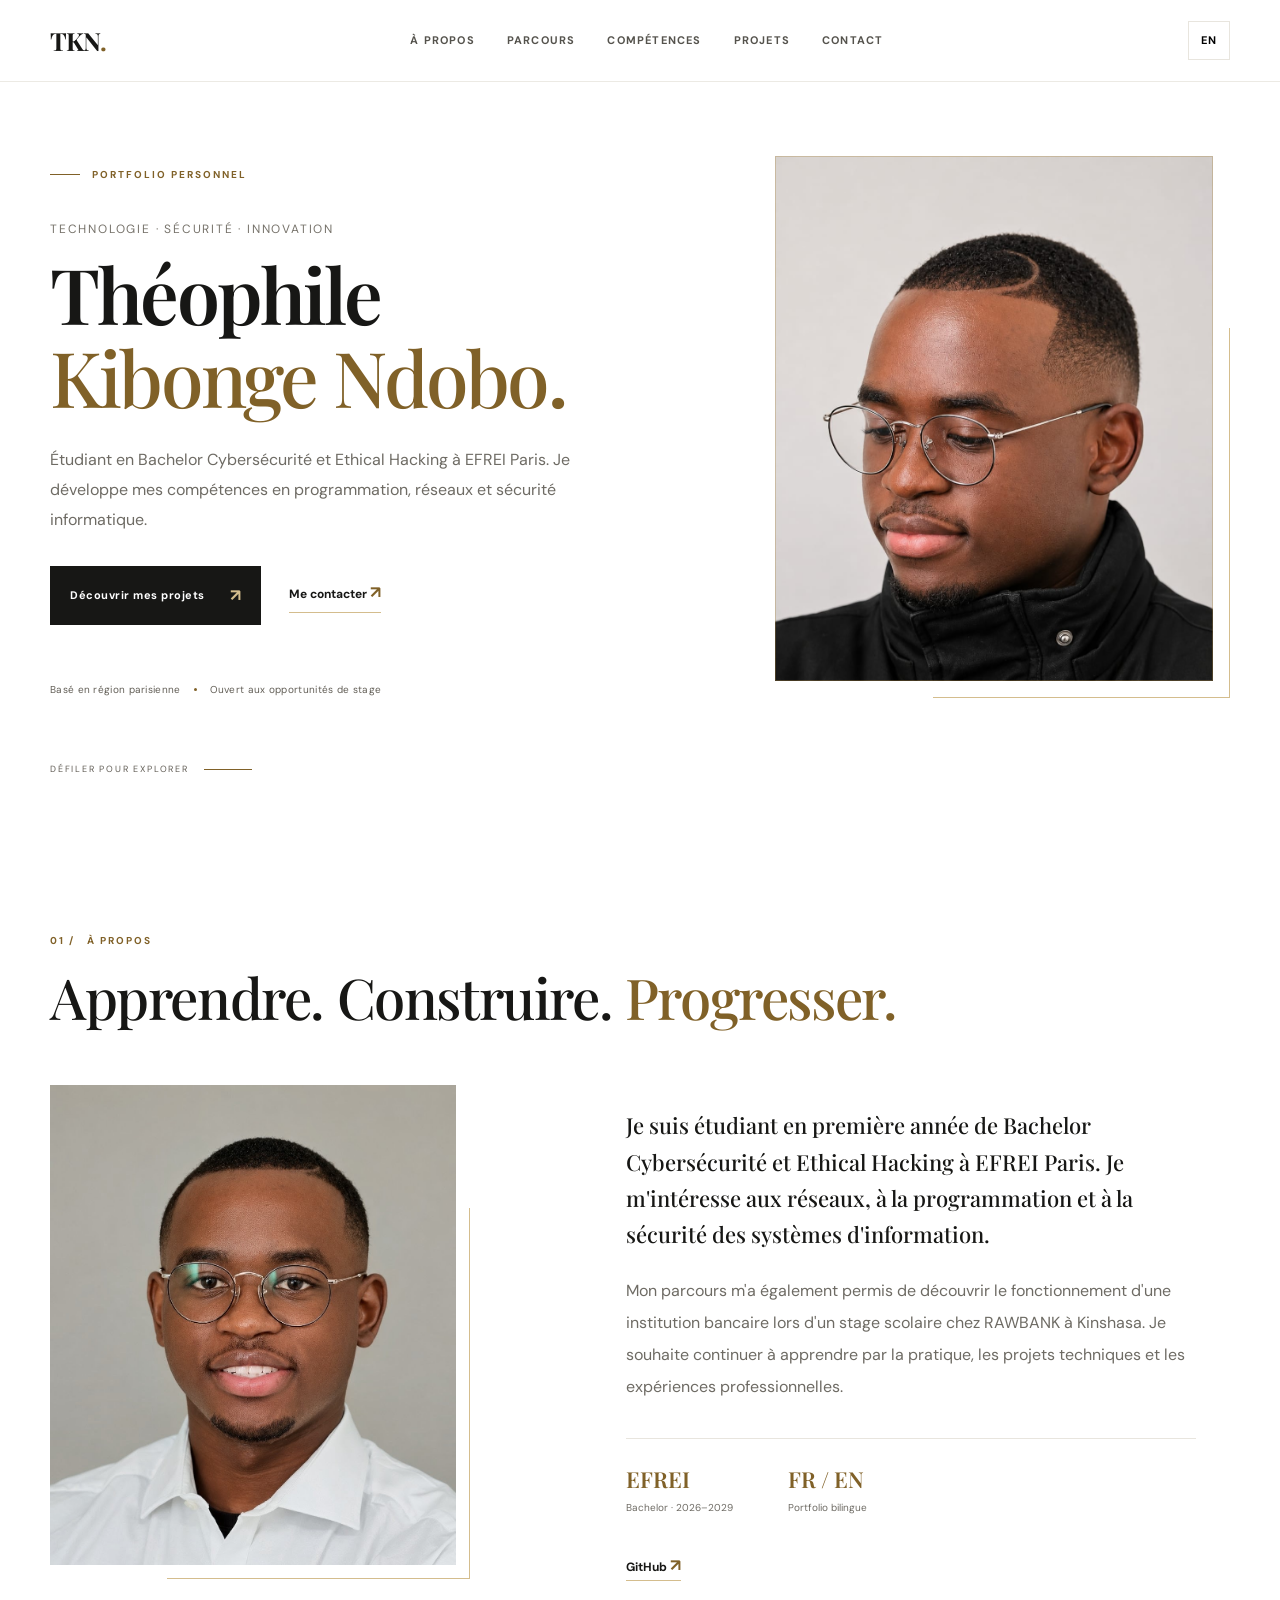
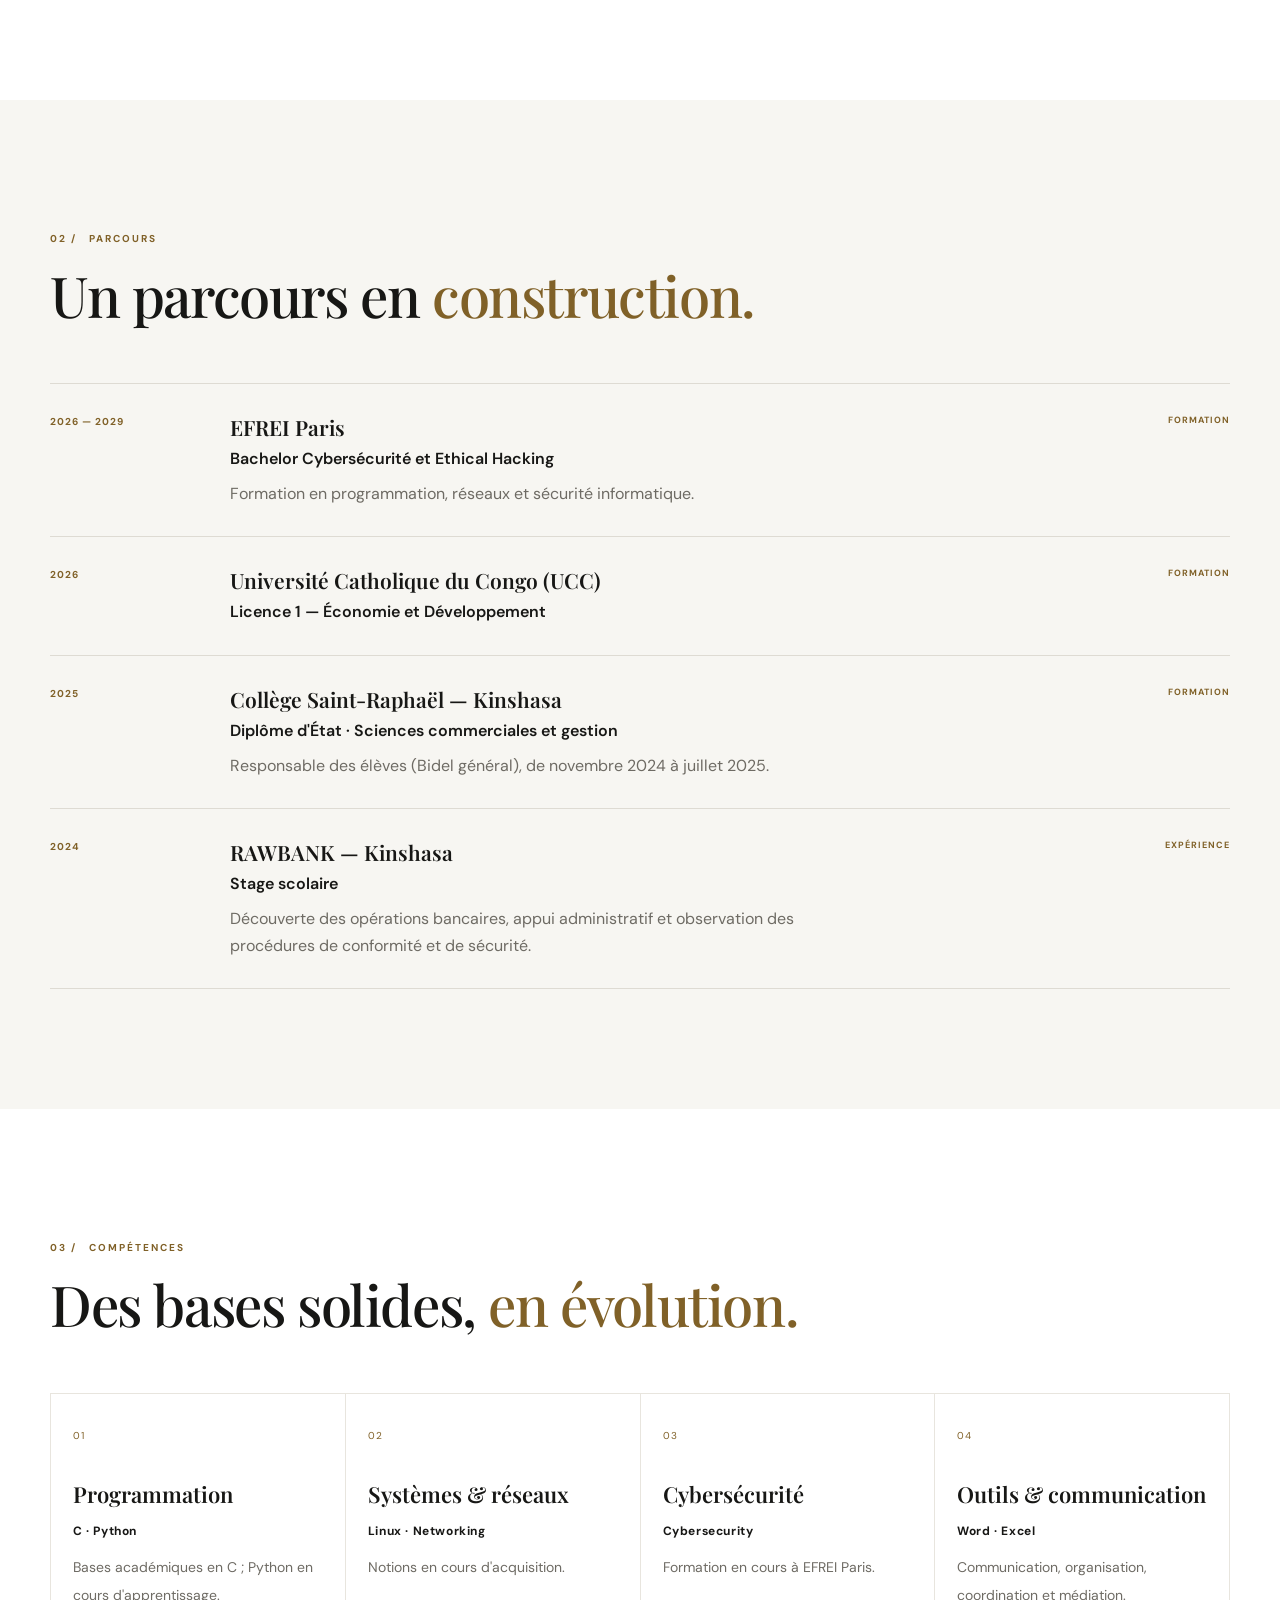
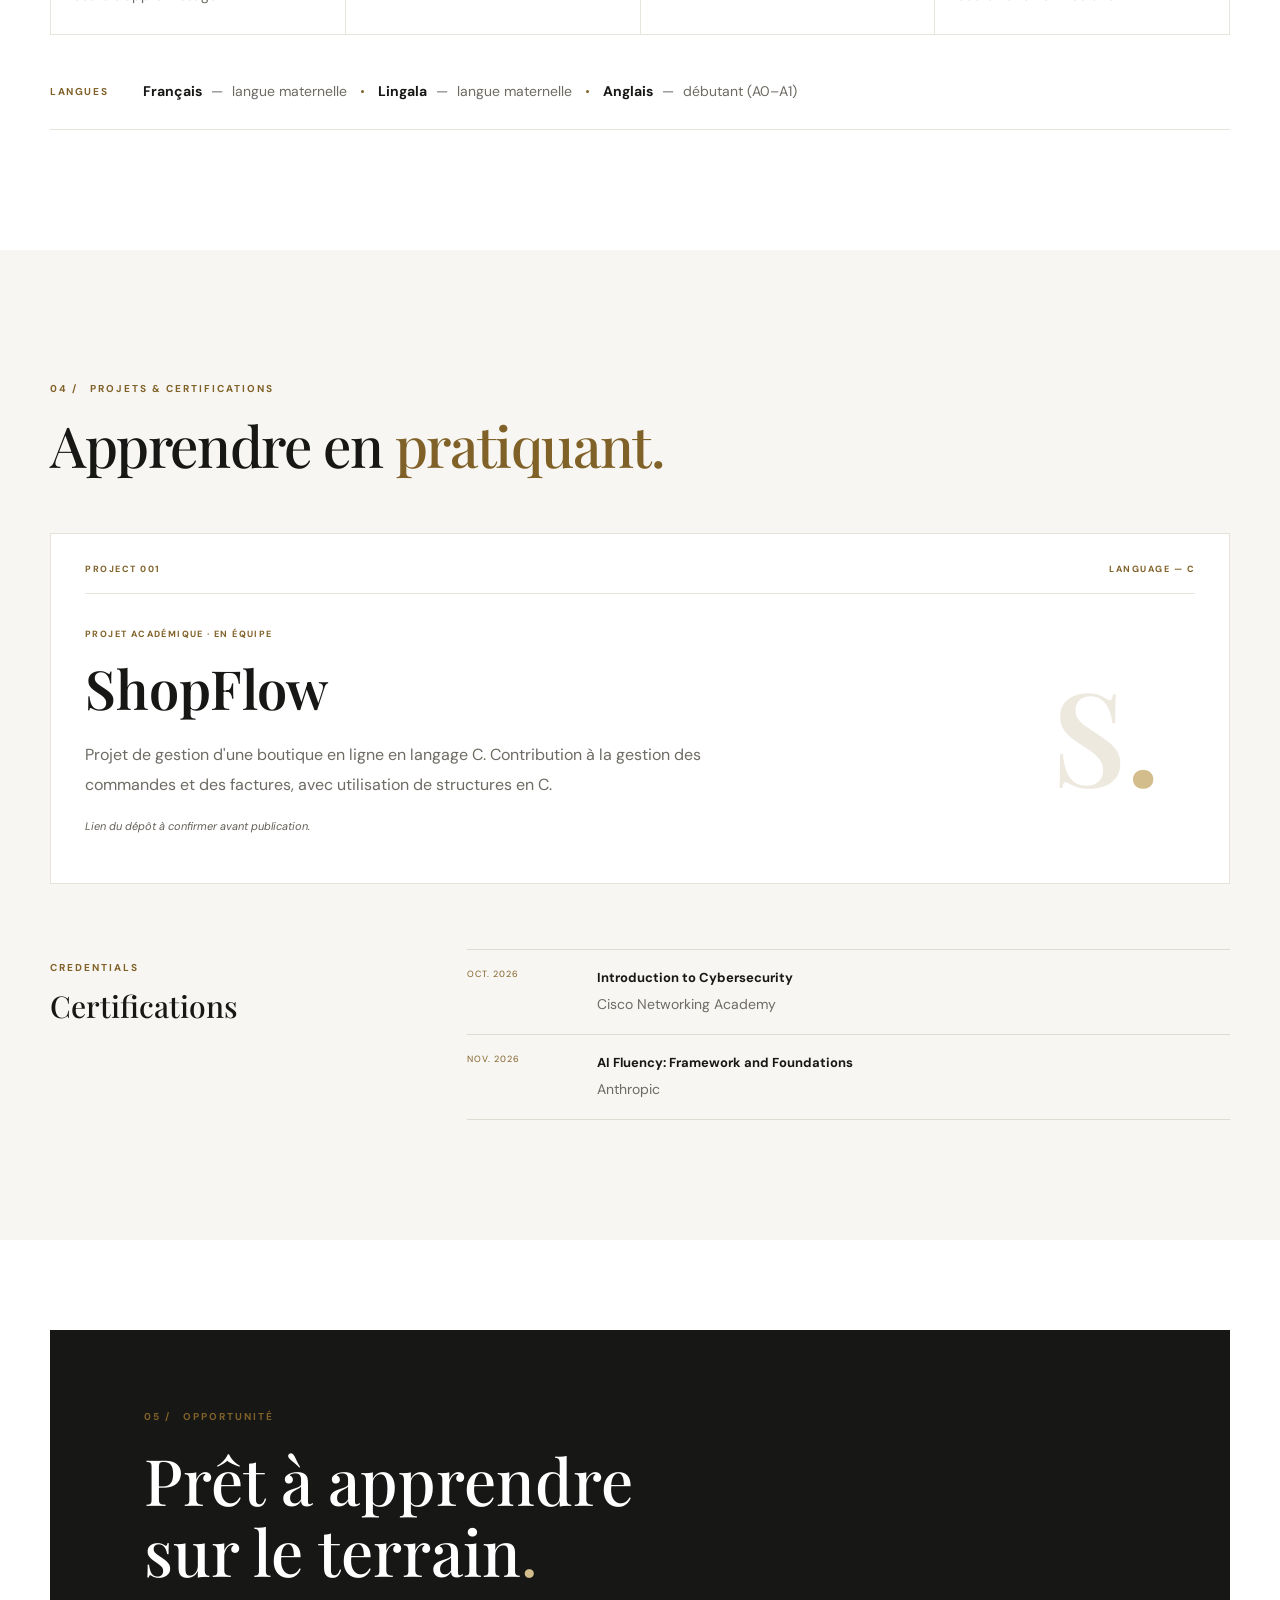
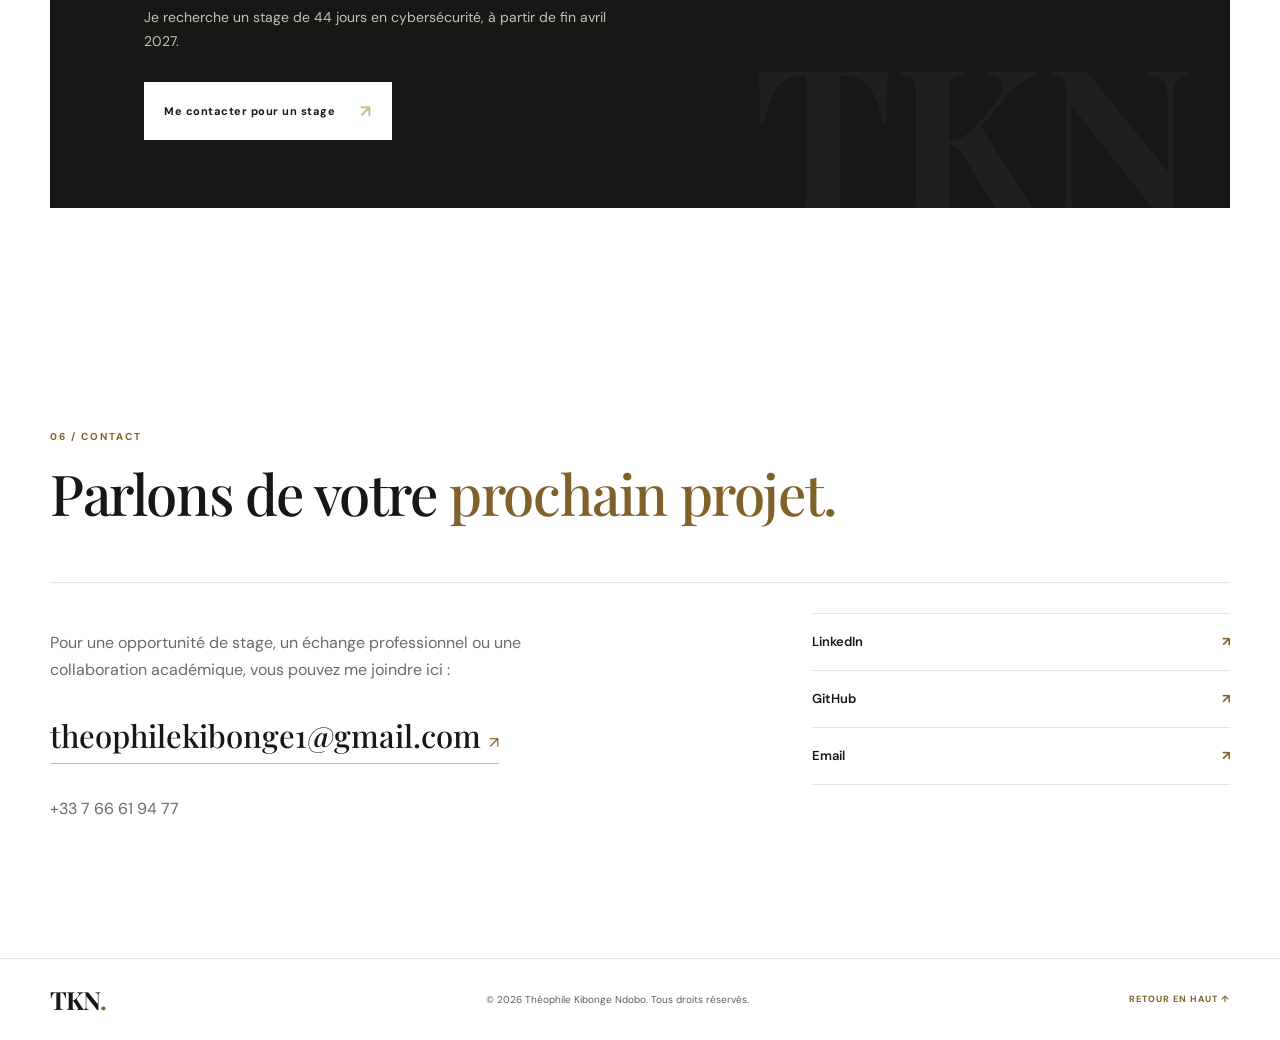
==== commit c0dc2376: "Corriger la durée du stage à 44 jours Updated internship duration from 45 days to 44 days." ====
--- a/index.html
+++ b/index.html
@@ -207,7 +207,7 @@
       <div class="certifications reveal"><div><p class="eyebrow">CREDENTIALS</p><h3 data-fr="Certifications" data-en="Certifications">Certifications</h3></div><div class="cert-list"><article><span>OCT. 2026</span><div><b>Introduction to Cybersecurity</b><small>Cisco Networking Academy</small></div></article><article><span>NOV. 2026</span><div><b>AI Fluency: Framework and Foundations</b><small>Anthropic</small></div></article></div></div>
     </div></section>
 
-    <section class="opportunity section-wrap"><div class="opportunity-inner reveal"><p class="eyebrow">05 / <span data-fr="OPPORTUNITÉ" data-en="OPPORTUNITY">OPPORTUNITÉ</span></p><h2 data-fr="Prêt à apprendre<br>sur le terrain<span>.</span>" data-en="Ready to learn<br>through experience<span>.</span>">Prêt à apprendre<br>sur le terrain<span>.</span></h2><p data-fr="Je recherche un stage de 45 jours en cybersécurité, à partir de fin avril 2027." data-en="I am seeking a 45-day cybersecurity internship starting in late April 2027.">Je recherche un stage de 45 jours en cybersécurité, à partir de fin avril 2027.</p><a class="button button-light" href="mailto:theophilekibonge1@gmail.com" data-fr="Me contacter pour un stage" data-en="Contact me about an internship">Me contacter pour un stage <span>↗</span></a></div></section>
+    <section class="opportunity section-wrap"><div class="opportunity-inner reveal"><p class="eyebrow">05 / <span data-fr="OPPORTUNITÉ" data-en="OPPORTUNITY">OPPORTUNITÉ</span></p><h2 data-fr="Prêt à apprendre<br>sur le terrain<span>.</span>" data-en="Ready to learn<br>through experience<span>.</span>">Prêt à apprendre<br>sur le terrain<span>.</span></h2><p data-fr="Je recherche un stage de 44 jours en cybersécurité, à partir de fin avril 2027." data-en="I am seeking a 44-day cybersecurity internship starting in late April 2027.">Je recherche un stage de 44 jours en cybersécurité, à partir de fin avril 2027.</p><a class="button button-light" href="mailto:theophilekibonge1@gmail.com" data-fr="Me contacter pour un stage" data-en="Contact me about an internship">Me contacter pour un stage <span>↗</span></a></div></section>
 
     <section class="contact section-wrap section-pad" id="contact">
       <div class="section-heading reveal"><p class="eyebrow">06 / CONTACT</p><h2 data-fr="Parlons de votre <em>prochain projet.</em>" data-en="Let's talk about your <em>next project.</em>">Parlons de votre <em>prochain projet.</em></h2></div>
